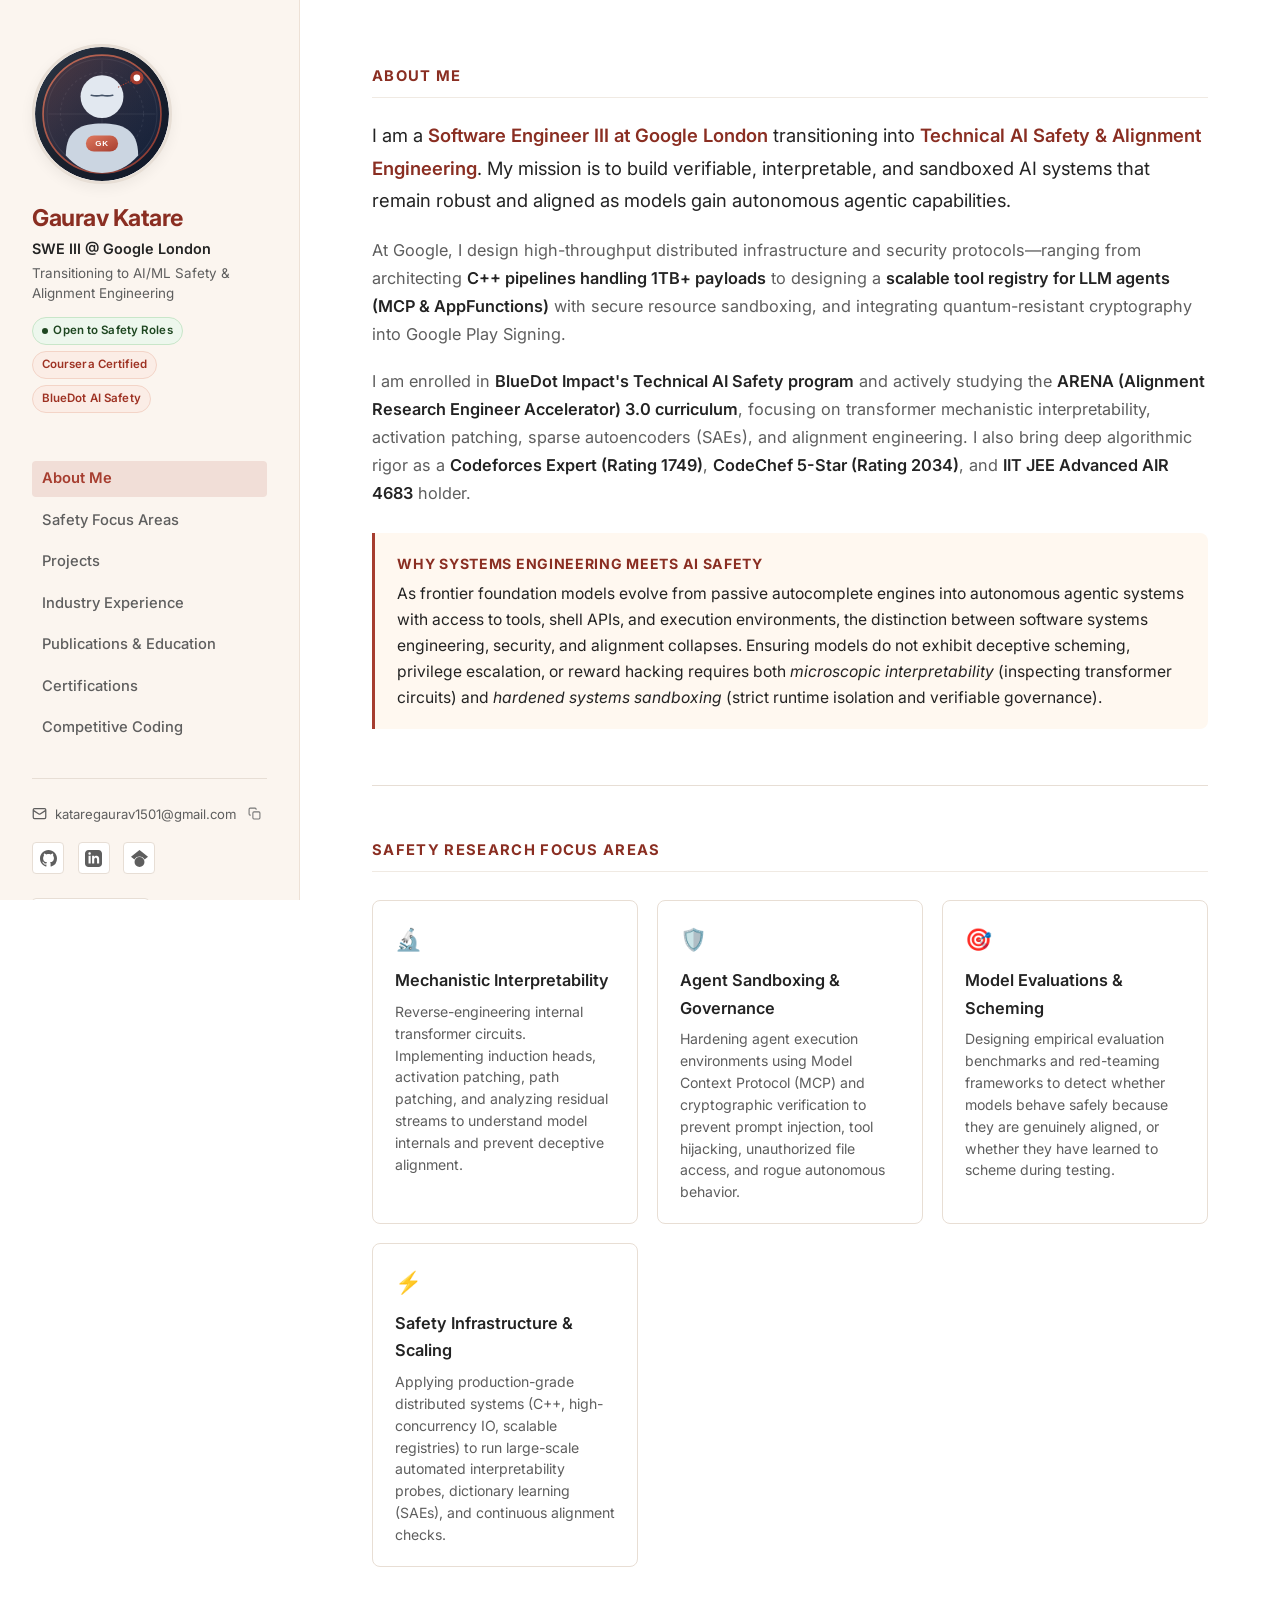
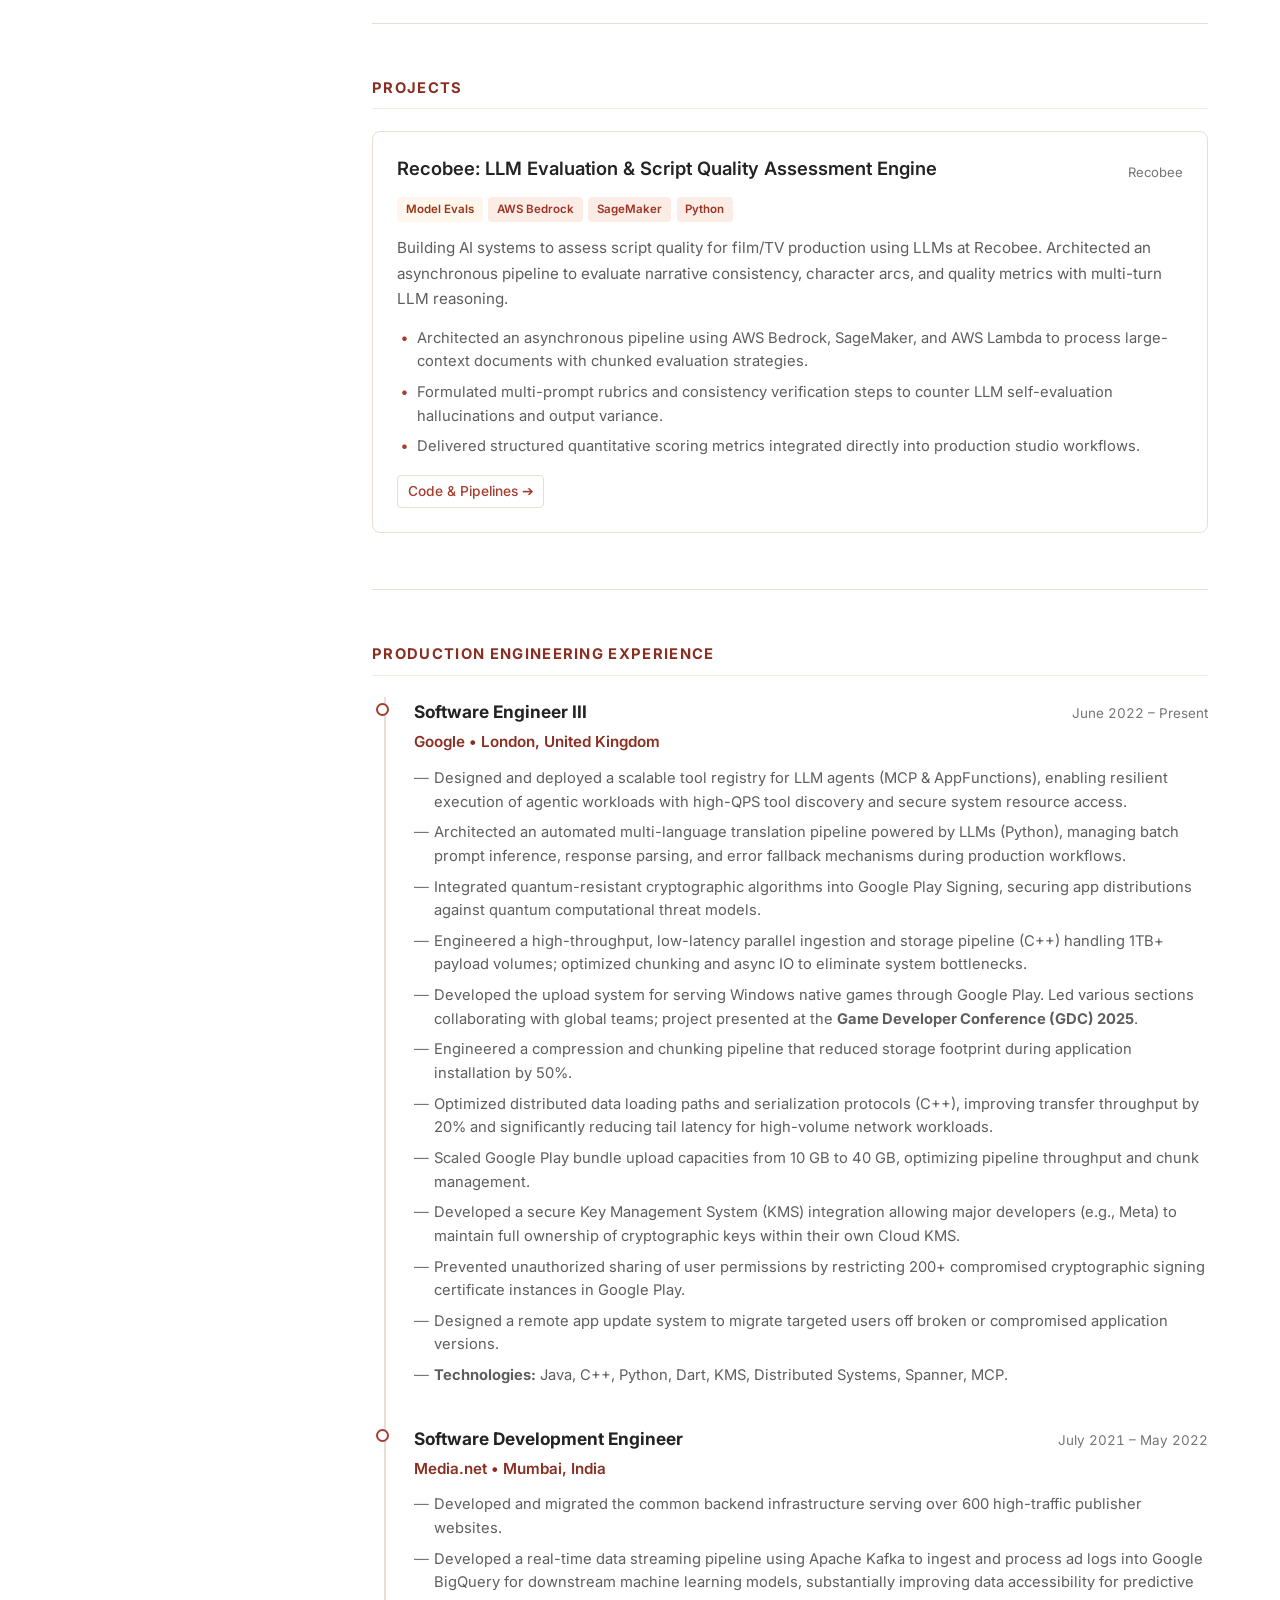
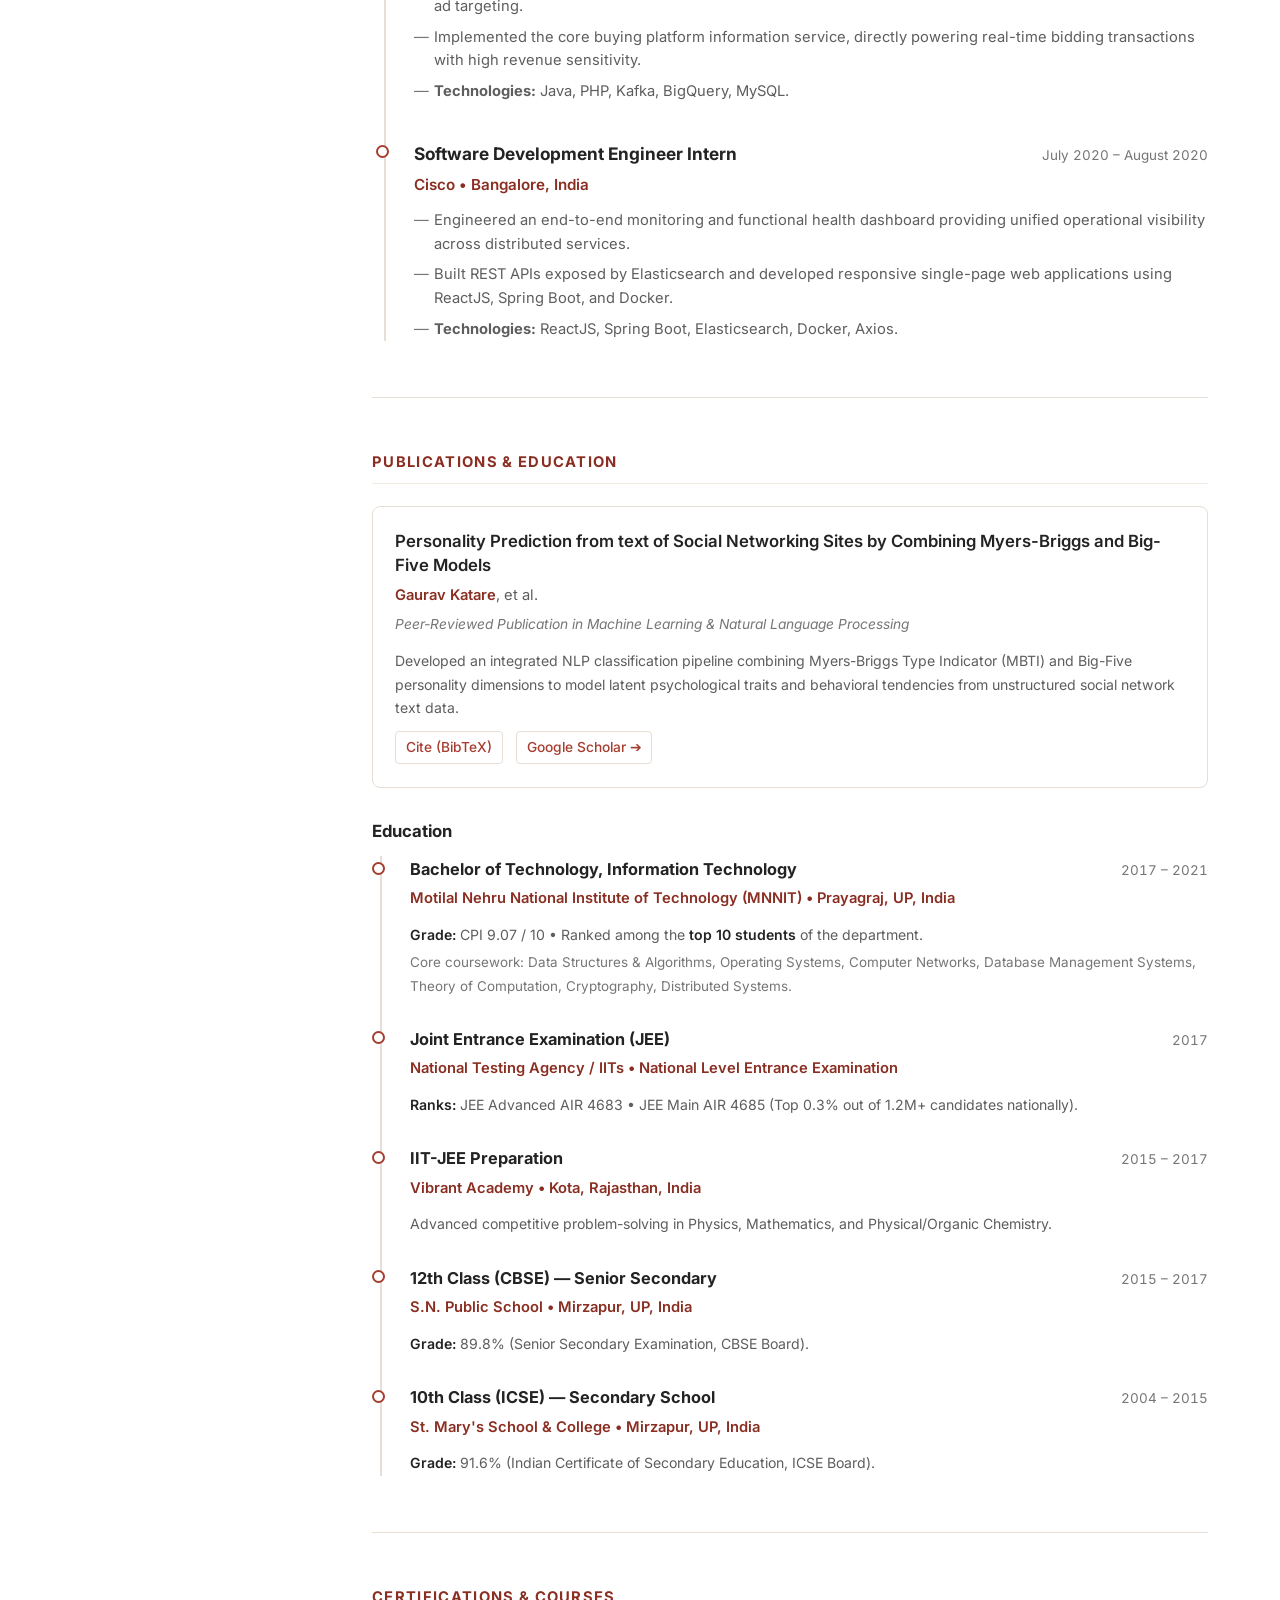
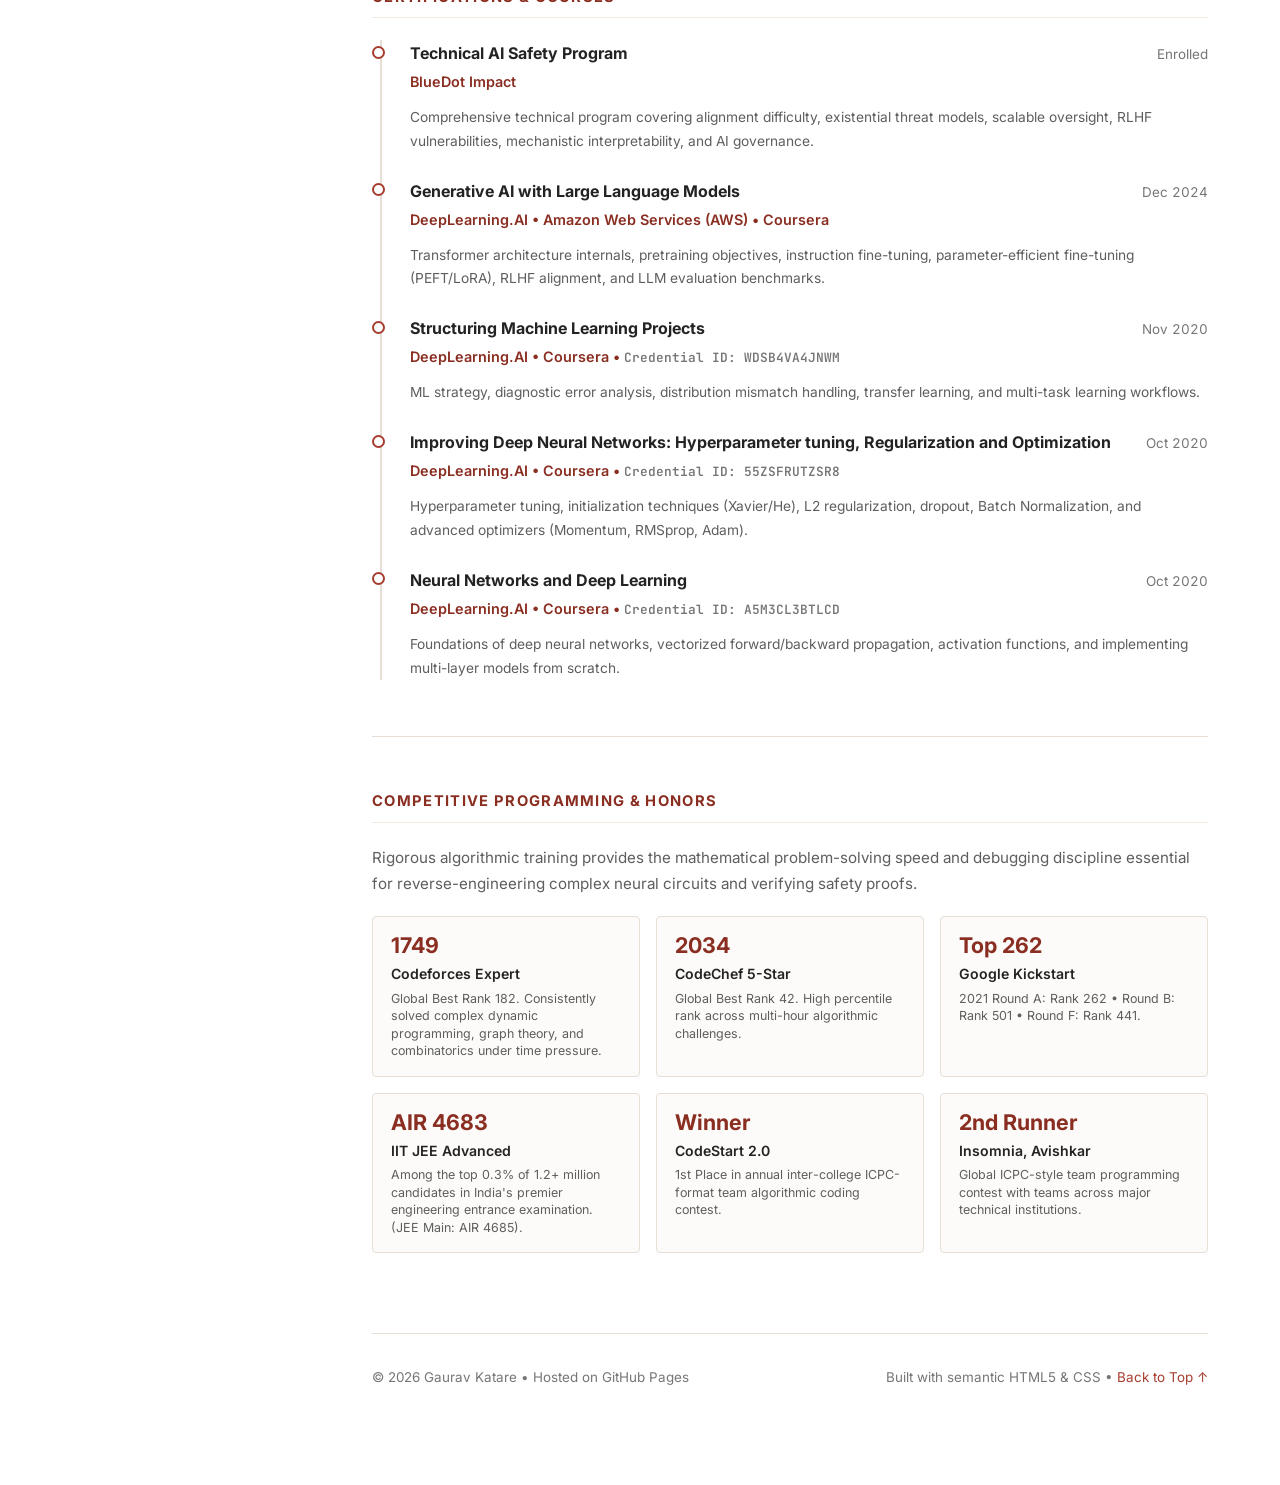
==== index.html @ e38e8970 "Add Certifications section from LinkedIn, update sidebar badge to Coursera Certified" ====
<!DOCTYPE html>
<html lang="en">
<head>
  <meta charset="UTF-8">
  <meta name="viewport" content="width=device-width, initial-scale=1.0">
  <title>Gaurav Katare | AI Safety & Alignment Engineer</title>
  <meta name="description" content="Gaurav Katare - Software Engineer III at Google London transitioning to Technical AI Safety & Alignment. Focused on mechanistic interpretability, agent tool sandboxing (MCP), and safety infrastructure.">
  <meta name="keywords" content="Gaurav Katare, AI Safety, Machine Learning Safety, Mechanistic Interpretability, ARENA, BlueDot Impact, Google, SWE III, Model Context Protocol, Alignment, Transformer Circuits">
  <meta name="author" content="Gaurav Katare">

  <!-- Open Graph / Meta -->
  <meta property="og:type" content="website">
  <meta property="og:url" content="https://gauravkatare.github.io/">
  <meta property="og:title" content="Gaurav Katare | AI Safety & Alignment Engineer">
  <meta property="og:description" content="Software Engineer III at Google London transitioning to Technical AI Safety. Bridging hardened systems engineering, cryptography, and transformer interpretability.">
  <meta property="og:image" content="assets/images/avatar.svg">

  <link rel="icon" type="image/svg+xml" href="assets/images/favicon.svg">
  
  <!-- Typography -->
  <link rel="preconnect" href="https://fonts.googleapis.com">
  <link rel="preconnect" href="https://fonts.gstatic.com" crossorigin>
  <link href="https://fonts.googleapis.com/css2?family=Inter:wght@400;500;600;700;800&family=JetBrains+Mono:wght@400;500;600&display=swap" rel="stylesheet">
  
  <!-- Stylesheets -->
  <link rel="stylesheet" href="assets/css/style.css">
</head>
<body>

  <div class="layout">
    <!-- ==========================================
         SIDEBAR (Fixed on Desktop, Stacked on Mobile)
         ========================================== -->
    <aside class="sidebar" id="sidebar">
      <div class="profile-section">
        <div class="headshot">
          <!-- Fallback hierarchy: Checks for profile.jpg, defaults to avatar.svg -->
          <img src="assets/images/avatar.svg" 
               onerror="this.onerror=null; this.src='assets/images/avatar.svg';" 
               alt="Gaurav Katare Headshot">
        </div>

        <h1 class="profile-name">Gaurav Katare</h1>
        <div class="profile-title">SWE III @ Google London</div>
        <div class="profile-subtitle">Transitioning to AI/ML Safety &amp; Alignment Engineering</div>

        <div class="profile-badges">
          <span class="badge-pill status">Open to Safety Roles</span>
          <span class="badge-pill">Coursera Certified</span>
          <span class="badge-pill">BlueDot AI Safety</span>
        </div>
      </div>

      <!-- Navigation Links -->
      <nav aria-label="Sidebar Navigation">
        <ul class="sidebar-nav">
          <li><a href="#about" class="active">About Me</a></li>
          <li><a href="#focus">Safety Focus Areas</a></li>
          <li><a href="#projects">Projects</a></li>
          <li><a href="#experience">Industry Experience</a></li>
          <li><a href="#publications">Publications &amp; Education</a></li>
          <li><a href="#certifications">Certifications</a></li>
          <li><a href="#honors">Competitive Coding</a></li>
        </ul>
      </nav>

      <!-- Sidebar Contacts & Socials -->
      <div class="sidebar-contacts">
        <div class="email-box">
          <svg width="15" height="15" viewBox="0 0 24 24" fill="none" stroke="currentColor" stroke-width="2"><rect x="2" y="4" width="20" height="16" rx="2"/><path d="m22 7-8.97 5.7a1.94 1.94 0 0 1-2.06 0L2 7"/></svg>
          <a href="mailto:kataregaurav1501@gmail.com">kataregaurav1501@gmail.com</a>
          <button class="copy-btn" id="copy-email-btn" title="Copy Email">
            <svg width="13" height="13" viewBox="0 0 24 24" fill="none" stroke="currentColor" stroke-width="2"><rect x="9" y="9" width="13" height="13" rx="2" ry="2"/><path d="M5 15H4a2 2 0 0 1-2-2V4a2 2 0 0 1 2-2h9a2 2 0 0 1 2 2v1"/></svg>
          </button>
        </div>

        <div class="social-links">
          <!-- GitHub -->
          <a href="https://github.com/GauravKatare" target="_blank" rel="noopener noreferrer" title="GitHub - @GauravKatare">
            <svg viewBox="0 0 24 24" fill="currentColor"><path d="M12 0C5.37 0 0 5.37 0 12c0 5.31 3.435 9.795 8.205 11.385.6.105.825-.255.825-.57 0-.285-.015-1.23-.015-2.235-3.015.555-3.795-.735-4.035-1.41-.135-.345-.72-1.41-1.23-1.695-.42-.225-1.02-.78-.015-.795.945-.015 1.62.87 1.845 1.23 1.08 1.815 2.805 1.305 3.495.99.105-.78.42-1.305.765-1.605-2.67-.3-5.46-1.335-5.46-5.925 0-1.305.465-2.385 1.23-3.225-.12-.3-.54-1.53.12-3.18 0 0 1.005-.315 3.3 1.23.96-.27 1.98-.405 3-.405s2.04.135 3 .405c2.295-1.56 3.3-1.23 3.3-1.23.66 1.65.24 2.88.12 3.18.765.84 1.23 1.905 1.23 3.225 0 4.605-2.805 5.625-5.475 5.925.435.375.81 1.095.81 2.22 0 1.605-.015 2.895-.015 3.3 0 .315.225.69.825.57A12.02 12.02 0 0 0 24 12c0-6.63-5.37-12-12-12z"/></svg>
          </a>
          <!-- LinkedIn -->
          <a href="https://www.linkedin.com/in/gaurav2000" target="_blank" rel="noopener noreferrer" title="LinkedIn - @gaurav2000">
            <svg viewBox="0 0 24 24" fill="currentColor"><path d="M19 0h-14c-2.761 0-5 2.239-5 5v14c0 2.761 2.239 5 5 5h14c2.762 0 5-2.239 5-5v-14c0-2.761-2.238-5-5-5zm-11 19h-3v-11h3v11zm-1.5-12.268c-.966 0-1.75-.79-1.75-1.764s.784-1.764 1.75-1.764 1.75.79 1.75 1.764-.783 1.764-1.75 1.764zm13.5 12.268h-3v-5.604c0-3.368-4-3.113-4 0v5.604h-3v-11h3v1.765c1.396-2.586 7-2.777 7 2.476v6.759z"/></svg>
          </a>
          <!-- Google Scholar / Research -->
          <a href="https://scholar.google.com" target="_blank" rel="noopener noreferrer" title="Google Scholar">
            <svg viewBox="0 0 24 24" fill="currentColor"><path d="M12 24a7 7 0 1 1 0-14 7 7 0 0 1 0 14zm0-24L0 9.5l4.838 3.94A8 8 0 0 1 12 9a8 8 0 0 1 7.162 4.44L24 9.5z"/></svg>
          </a>
        </div>

        <!-- Theme Toggle -->
        <button class="theme-toggle" id="theme-toggle" aria-label="Toggle Theme">
          <svg class="theme-icon" viewBox="0 0 24 24" fill="none"><path d="M20.354 15.354A9 9 0 018.646 3.646 9.003 9.003 0 0012 21a9.003 9.003 0 008.354-5.646z" stroke="currentColor" stroke-width="2" stroke-linecap="round"/></svg>
          <span class="theme-label">Dark Mode</span>
        </button>
      </div>
    </aside>

    <!-- ==========================================
         MAIN CONTENT AREA
         ========================================== -->
    <main class="main">
      <div class="content-inner">

        <!-- ── SECTION: ABOUT ME ── -->
        <section id="about">
          <div class="section-header">
            <h2>About Me</h2>
          </div>

          <p class="lead-intro">
            I am a <strong>Software Engineer III at Google London</strong> transitioning into <strong>Technical AI Safety &amp; Alignment Engineering</strong>. My mission is to build verifiable, interpretable, and sandboxed AI systems that remain robust and aligned as models gain autonomous agentic capabilities.
          </p>

          <p class="body-text">
            At Google, I design high-throughput distributed infrastructure and security protocols—ranging from architecting <strong>C++ pipelines handling 1TB+ payloads</strong> to designing a <strong>scalable tool registry for LLM agents (MCP &amp; AppFunctions)</strong> with secure resource sandboxing, and integrating quantum-resistant cryptography into Google Play Signing.
          </p>

          <p class="body-text">
            I am enrolled in <strong>BlueDot Impact's Technical AI Safety program</strong> and actively studying the <strong>ARENA (Alignment Research Engineer Accelerator) 3.0 curriculum</strong>, focusing on transformer mechanistic interpretability, activation patching, sparse autoencoders (SAEs), and alignment engineering. I also bring deep algorithmic rigor as a <strong>Codeforces Expert (Rating 1749)</strong>, <strong>CodeChef 5-Star (Rating 2034)</strong>, and <strong>IIT JEE Advanced AIR 4683</strong> holder.
          </p>

          <div class="mission-callout">
            <h4>Why Systems Engineering Meets AI Safety</h4>
            As frontier foundation models evolve from passive autocomplete engines into autonomous agentic systems with access to tools, shell APIs, and execution environments, the distinction between software systems engineering, security, and alignment collapses. Ensuring models do not exhibit deceptive scheming, privilege escalation, or reward hacking requires both <em>microscopic interpretability</em> (inspecting transformer circuits) and <em>hardened systems sandboxing</em> (strict runtime isolation and verifiable governance).
          </div>
        </section>

        <hr>

        <!-- ── SECTION: RESEARCH & SAFETY FOCUS ── -->
        <section id="focus">
          <div class="section-header">
            <h2>Safety Research Focus Areas</h2>
          </div>

          <div class="focus-grid">
            <div class="focus-card">
              <span class="focus-icon">🔬</span>
              <h4 class="focus-title">Mechanistic Interpretability</h4>
              <p class="focus-desc">
                Reverse-engineering internal transformer circuits. Implementing induction heads, activation patching, path patching, and analyzing residual streams to understand model internals and prevent deceptive alignment.
              </p>
            </div>

            <div class="focus-card">
              <span class="focus-icon">🛡️</span>
              <h4 class="focus-title">Agent Sandboxing &amp; Governance</h4>
              <p class="focus-desc">
                Hardening agent execution environments using Model Context Protocol (MCP) and cryptographic verification to prevent prompt injection, tool hijacking, unauthorized file access, and rogue autonomous behavior.
              </p>
            </div>

            <div class="focus-card">
              <span class="focus-icon">🎯</span>
              <h4 class="focus-title">Model Evaluations &amp; Scheming</h4>
              <p class="focus-desc">
                Designing empirical evaluation benchmarks and red-teaming frameworks to detect whether models behave safely because they are genuinely aligned, or whether they have learned to scheme during testing.
              </p>
            </div>

            <div class="focus-card">
              <span class="focus-icon">⚡</span>
              <h4 class="focus-title">Safety Infrastructure &amp; Scaling</h4>
              <p class="focus-desc">
                Applying production-grade distributed systems (C++, high-concurrency IO, scalable registries) to run large-scale automated interpretability probes, dictionary learning (SAEs), and continuous alignment checks.
              </p>
            </div>
          </div>
        </section>

        <hr>

        <!-- ── SECTION: PROJECTS ── -->
        <section id="projects">
          <div class="section-header">
            <h2>Projects</h2>
          </div>

          <!-- Recobee AI Script Evaluation Engine -->
          <article class="project-card">
            <div class="project-meta">
              <h3 class="project-title">Recobee: LLM Evaluation &amp; Script Quality Assessment Engine</h3>
              <span class="project-date">Recobee</span>
            </div>
            <div class="project-badges">
              <span class="tag evals">Model Evals</span>
              <span class="tag">AWS Bedrock</span>
              <span class="tag">SageMaker</span>
              <span class="tag">Python</span>
            </div>
            <p class="project-desc">
              Building AI systems to assess script quality for film/TV production using LLMs at Recobee. Architected an asynchronous pipeline to evaluate narrative consistency, character arcs, and quality metrics with multi-turn LLM reasoning.
            </p>
            <ul class="project-bullets">
              <li>Architected an asynchronous pipeline using AWS Bedrock, SageMaker, and AWS Lambda to process large-context documents with chunked evaluation strategies.</li>
              <li>Formulated multi-prompt rubrics and consistency verification steps to counter LLM self-evaluation hallucinations and output variance.</li>
              <li>Delivered structured quantitative scoring metrics integrated directly into production studio workflows.</li>
            </ul>
            <div class="project-links">
              <a href="https://github.com/GauravKatare" target="_blank" rel="noopener noreferrer" class="project-link-btn">Code &amp; Pipelines ➔</a>
            </div>
          </article>
        </section>

        <hr>

        <!-- ── SECTION: EXPERIENCE ── -->
        <section id="experience">
          <div class="section-header">
            <h2>Production Engineering Experience</h2>
          </div>

          <div class="timeline">
            <!-- Google -->
            <div class="timeline-item">
              <div class="timeline-marker"></div>
              <div class="timeline-role-row">
                <span class="timeline-role">Software Engineer III</span>
                <span class="timeline-date">June 2022 – Present</span>
              </div>
              <div class="timeline-company">Google &bull; London, United Kingdom</div>
              <ul class="timeline-bullets">
                <li>Designed and deployed a scalable tool registry for LLM agents (MCP &amp; AppFunctions), enabling resilient execution of agentic workloads with high-QPS tool discovery and secure system resource access.</li>
                <li>Architected an automated multi-language translation pipeline powered by LLMs (Python), managing batch prompt inference, response parsing, and error fallback mechanisms during production workflows.</li>
                <li>Integrated quantum-resistant cryptographic algorithms into Google Play Signing, securing app distributions against quantum computational threat models.</li>
                <li>Engineered a high-throughput, low-latency parallel ingestion and storage pipeline (C++) handling 1TB+ payload volumes; optimized chunking and async IO to eliminate system bottlenecks.</li>
                <li>Developed the upload system for serving Windows native games through Google Play. Led various sections collaborating with global teams; project presented at the <strong>Game Developer Conference (GDC) 2025</strong>.</li>
                <li>Engineered a compression and chunking pipeline that reduced storage footprint during application installation by 50%.</li>
                <li>Optimized distributed data loading paths and serialization protocols (C++), improving transfer throughput by 20% and significantly reducing tail latency for high-volume network workloads.</li>
                <li>Scaled Google Play bundle upload capacities from 10 GB to 40 GB, optimizing pipeline throughput and chunk management.</li>
                <li>Developed a secure Key Management System (KMS) integration allowing major developers (e.g., Meta) to maintain full ownership of cryptographic keys within their own Cloud KMS.</li>
                <li>Prevented unauthorized sharing of user permissions by restricting 200+ compromised cryptographic signing certificate instances in Google Play.</li>
                <li>Designed a remote app update system to migrate targeted users off broken or compromised application versions.</li>
                <li><strong>Technologies:</strong> Java, C++, Python, Dart, KMS, Distributed Systems, Spanner, MCP.</li>
              </ul>
            </div>

            <!-- Media.net -->
            <div class="timeline-item">
              <div class="timeline-marker"></div>
              <div class="timeline-role-row">
                <span class="timeline-role">Software Development Engineer</span>
                <span class="timeline-date">July 2021 – May 2022</span>
              </div>
              <div class="timeline-company">Media.net &bull; Mumbai, India</div>
              <ul class="timeline-bullets">
                <li>Developed and migrated the common backend infrastructure serving over 600 high-traffic publisher websites.</li>
                <li>Developed a real-time data streaming pipeline using Apache Kafka to ingest and process ad logs into Google BigQuery for downstream machine learning models, substantially improving data accessibility for predictive ad targeting.</li>
                <li>Implemented the core buying platform information service, directly powering real-time bidding transactions with high revenue sensitivity.</li>
                <li><strong>Technologies:</strong> Java, PHP, Kafka, BigQuery, MySQL.</li>
              </ul>
            </div>

            <!-- Cisco -->
            <div class="timeline-item">
              <div class="timeline-marker"></div>
              <div class="timeline-role-row">
                <span class="timeline-role">Software Development Engineer Intern</span>
                <span class="timeline-date">July 2020 – August 2020</span>
              </div>
              <div class="timeline-company">Cisco &bull; Bangalore, India</div>
              <ul class="timeline-bullets">
                <li>Engineered an end-to-end monitoring and functional health dashboard providing unified operational visibility across distributed services.</li>
                <li>Built REST APIs exposed by Elasticsearch and developed responsive single-page web applications using ReactJS, Spring Boot, and Docker.</li>
                <li><strong>Technologies:</strong> ReactJS, Spring Boot, Elasticsearch, Docker, Axios.</li>
              </ul>
            </div>
          </div>
        </section>

        <hr>

        <!-- ── SECTION: PUBLICATIONS & ACADEMICS ── -->
        <section id="publications">
          <div class="section-header">
            <h2>Publications &amp; Education</h2>
          </div>

          <!-- Publication Card -->
          <article class="pub-item">
            <h3 class="pub-title">Personality Prediction from text of Social Networking Sites by Combining Myers-Briggs and Big-Five Models</h3>
            <div class="pub-authors">
              <strong>Gaurav Katare</strong>, et al.
            </div>
            <div class="pub-venue">
              Peer-Reviewed Publication in Machine Learning &amp; Natural Language Processing
            </div>
            <p class="project-desc" style="font-size:0.88rem; margin-bottom:0.75rem;">
              Developed an integrated NLP classification pipeline combining Myers-Briggs Type Indicator (MBTI) and Big-Five personality dimensions to model latent psychological traits and behavioral tendencies from unstructured social network text data.
            </p>
            <div class="project-links">
              <a href="#" class="project-link-btn" data-open-bibtex>Cite (BibTeX)</a>
              <a href="https://scholar.google.com" target="_blank" rel="noopener noreferrer" class="project-link-btn">Google Scholar ➔</a>
            </div>
          </article>

          <!-- Education Card -->
          <div style="margin-top:2rem;">
            <h3 style="font-size:1.05rem; font-weight:700; color:var(--text); margin-bottom:0.8rem;">Education</h3>

            <div class="timeline" style="margin-left:0.5rem;">
              <!-- 1. MNNIT -->
              <div class="timeline-item" style="margin-bottom:1.75rem;">
                <div class="timeline-marker"></div>
                <div class="timeline-role-row">
                  <span class="timeline-role" style="font-size:1.02rem;">Bachelor of Technology, Information Technology</span>
                  <span class="timeline-date">2017 – 2021</span>
                </div>
                <div class="timeline-company" style="font-size:0.92rem;">
                  Motilal Nehru National Institute of Technology (MNNIT) &bull; Prayagraj, UP, India
                </div>
                <p class="body-text" style="font-size:0.88rem; margin-bottom:0.25rem;">
                  <strong>Grade:</strong> CPI 9.07 / 10 &bull; Ranked among the <strong>top 10 students</strong> of the department.
                </p>
                <p class="body-text" style="font-size:0.84rem; color:var(--text-light); margin-bottom:0;">
                  Core coursework: Data Structures &amp; Algorithms, Operating Systems, Computer Networks, Database Management Systems, Theory of Computation, Cryptography, Distributed Systems.
                </p>
              </div>

              <!-- 2. Joint Entrance Examination (JEE) -->
              <div class="timeline-item" style="margin-bottom:1.75rem;">
                <div class="timeline-marker"></div>
                <div class="timeline-role-row">
                  <span class="timeline-role" style="font-size:1.02rem;">Joint Entrance Examination (JEE)</span>
                  <span class="timeline-date">2017</span>
                </div>
                <div class="timeline-company" style="font-size:0.92rem;">
                  National Testing Agency / IITs &bull; National Level Entrance Examination
                </div>
                <p class="body-text" style="font-size:0.88rem; margin-bottom:0;">
                  <strong>Ranks:</strong> JEE Advanced AIR 4683 &bull; JEE Main AIR 4685 (Top 0.3% out of 1.2M+ candidates nationally).
                </p>
              </div>

              <!-- 3. Vibrant Academy -->
              <div class="timeline-item" style="margin-bottom:1.75rem;">
                <div class="timeline-marker"></div>
                <div class="timeline-role-row">
                  <span class="timeline-role" style="font-size:1.02rem;">IIT-JEE Preparation</span>
                  <span class="timeline-date">2015 – 2017</span>
                </div>
                <div class="timeline-company" style="font-size:0.92rem;">
                  Vibrant Academy &bull; Kota, Rajasthan, India
                </div>
                <p class="body-text" style="font-size:0.88rem; margin-bottom:0;">
                  Advanced competitive problem-solving in Physics, Mathematics, and Physical/Organic Chemistry.
                </p>
              </div>

              <!-- 4. S.N. Public School -->
              <div class="timeline-item" style="margin-bottom:1.75rem;">
                <div class="timeline-marker"></div>
                <div class="timeline-role-row">
                  <span class="timeline-role" style="font-size:1.02rem;">12th Class (CBSE) — Senior Secondary</span>
                  <span class="timeline-date">2015 – 2017</span>
                </div>
                <div class="timeline-company" style="font-size:0.92rem;">
                  S.N. Public School &bull; Mirzapur, UP, India
                </div>
                <p class="body-text" style="font-size:0.88rem; margin-bottom:0;">
                  <strong>Grade:</strong> 89.8% (Senior Secondary Examination, CBSE Board).
                </p>
              </div>

              <!-- 5. St. Mary's School & College -->
              <div class="timeline-item">
                <div class="timeline-marker"></div>
                <div class="timeline-role-row">
                  <span class="timeline-role" style="font-size:1.02rem;">10th Class (ICSE) — Secondary School</span>
                  <span class="timeline-date">2004 – 2015</span>
                </div>
                <div class="timeline-company" style="font-size:0.92rem;">
                  St. Mary's School &amp; College &bull; Mirzapur, UP, India
                </div>
                <p class="body-text" style="font-size:0.88rem; margin-bottom:0;">
                  <strong>Grade:</strong> 91.6% (Indian Certificate of Secondary Education, ICSE Board).
                </p>
              </div>
            </div>
          </div>
        </section>

        <hr>

        <!-- ── SECTION: CERTIFICATIONS ── -->
        <section id="certifications">
          <div class="section-header">
            <h2>Certifications &amp; Courses</h2>
          </div>

          <div class="timeline" style="margin-left:0.5rem;">
            <!-- BlueDot Impact AI Safety -->
            <div class="timeline-item" style="margin-bottom:1.5rem;">
              <div class="timeline-marker"></div>
              <div class="timeline-role-row">
                <span class="timeline-role" style="font-size:1rem;">Technical AI Safety Program</span>
                <span class="timeline-date">Enrolled</span>
              </div>
              <div class="timeline-company" style="font-size:0.9rem;">
                BlueDot Impact
              </div>
              <p class="body-text" style="font-size:0.86rem; margin-bottom:0;">
                Comprehensive technical program covering alignment difficulty, existential threat models, scalable oversight, RLHF vulnerabilities, mechanistic interpretability, and AI governance.
              </p>
            </div>

            <!-- Generative AI with Large Language Models -->
            <div class="timeline-item" style="margin-bottom:1.5rem;">
              <div class="timeline-marker"></div>
              <div class="timeline-role-row">
                <span class="timeline-role" style="font-size:1rem;">Generative AI with Large Language Models</span>
                <span class="timeline-date">Dec 2024</span>
              </div>
              <div class="timeline-company" style="font-size:0.9rem;">
                DeepLearning.AI &bull; Amazon Web Services (AWS) &bull; Coursera
              </div>
              <p class="body-text" style="font-size:0.86rem; margin-bottom:0;">
                Transformer architecture internals, pretraining objectives, instruction fine-tuning, parameter-efficient fine-tuning (PEFT/LoRA), RLHF alignment, and LLM evaluation benchmarks.
              </p>
            </div>

            <!-- Structuring Machine Learning Projects -->
            <div class="timeline-item" style="margin-bottom:1.5rem;">
              <div class="timeline-marker"></div>
              <div class="timeline-role-row">
                <span class="timeline-role" style="font-size:1rem;">Structuring Machine Learning Projects</span>
                <span class="timeline-date">Nov 2020</span>
              </div>
              <div class="timeline-company" style="font-size:0.9rem;">
                DeepLearning.AI &bull; Coursera &bull; <span style="font-family:var(--font-mono); font-size:0.8rem; color:var(--text-light);">Credential ID: WDSB4VA4JNWM</span>
              </div>
              <p class="body-text" style="font-size:0.86rem; margin-bottom:0;">
                ML strategy, diagnostic error analysis, distribution mismatch handling, transfer learning, and multi-task learning workflows.
              </p>
            </div>

            <!-- Improving Deep Neural Networks -->
            <div class="timeline-item" style="margin-bottom:1.5rem;">
              <div class="timeline-marker"></div>
              <div class="timeline-role-row">
                <span class="timeline-role" style="font-size:1rem;">Improving Deep Neural Networks: Hyperparameter tuning, Regularization and Optimization</span>
                <span class="timeline-date">Oct 2020</span>
              </div>
              <div class="timeline-company" style="font-size:0.9rem;">
                DeepLearning.AI &bull; Coursera &bull; <span style="font-family:var(--font-mono); font-size:0.8rem; color:var(--text-light);">Credential ID: 55ZSFRUTZSR8</span>
              </div>
              <p class="body-text" style="font-size:0.86rem; margin-bottom:0;">
                Hyperparameter tuning, initialization techniques (Xavier/He), L2 regularization, dropout, Batch Normalization, and advanced optimizers (Momentum, RMSprop, Adam).
              </p>
            </div>

            <!-- Neural Networks and Deep Learning -->
            <div class="timeline-item">
              <div class="timeline-marker"></div>
              <div class="timeline-role-row">
                <span class="timeline-role" style="font-size:1rem;">Neural Networks and Deep Learning</span>
                <span class="timeline-date">Oct 2020</span>
              </div>
              <div class="timeline-company" style="font-size:0.9rem;">
                DeepLearning.AI &bull; Coursera &bull; <span style="font-family:var(--font-mono); font-size:0.8rem; color:var(--text-light);">Credential ID: A5M3CL3BTLCD</span>
              </div>
              <p class="body-text" style="font-size:0.86rem; margin-bottom:0;">
                Foundations of deep neural networks, vectorized forward/backward propagation, activation functions, and implementing multi-layer models from scratch.
              </p>
            </div>
          </div>
        </section>

        <hr>

        <!-- ── SECTION: COMPETITIVE RIGOR & HONORS ── -->
        <section id="honors">
          <div class="section-header">
            <h2>Competitive Programming &amp; Honors</h2>
          </div>

          <p class="body-text" style="font-size:0.95rem;">
            Rigorous algorithmic training provides the mathematical problem-solving speed and debugging discipline essential for reverse-engineering complex neural circuits and verifying safety proofs.
          </p>

          <div class="honors-grid">
            <div class="honor-card">
              <div class="honor-stat">1749</div>
              <div class="honor-title">Codeforces Expert</div>
              <div class="honor-desc">Global Best Rank 182. Consistently solved complex dynamic programming, graph theory, and combinatorics under time pressure.</div>
            </div>

            <div class="honor-card">
              <div class="honor-stat">2034</div>
              <div class="honor-title">CodeChef 5-Star</div>
              <div class="honor-desc">Global Best Rank 42. High percentile rank across multi-hour algorithmic challenges.</div>
            </div>

            <div class="honor-card">
              <div class="honor-stat">Top 262</div>
              <div class="honor-title">Google Kickstart</div>
              <div class="honor-desc">2021 Round A: Rank 262 &bull; Round B: Rank 501 &bull; Round F: Rank 441.</div>
            </div>

            <div class="honor-card">
              <div class="honor-stat">AIR 4683</div>
              <div class="honor-title">IIT JEE Advanced</div>
              <div class="honor-desc">Among the top 0.3% of 1.2+ million candidates in India's premier engineering entrance examination. (JEE Main: AIR 4685).</div>
            </div>

            <div class="honor-card">
              <div class="honor-stat">Winner</div>
              <div class="honor-title">CodeStart 2.0</div>
              <div class="honor-desc">1st Place in annual inter-college ICPC-format team algorithmic coding contest.</div>
            </div>

            <div class="honor-card">
              <div class="honor-stat">2nd Runner</div>
              <div class="honor-title">Insomnia, Avishkar</div>
              <div class="honor-desc">Global ICPC-style team programming contest with teams across major technical institutions.</div>
            </div>
          </div>
        </section>

        <!-- ── FOOTER ── -->
        <footer>
          <div>
            &copy; 2026 Gaurav Katare &bull; Hosted on GitHub Pages
          </div>
          <div>
            Built with semantic HTML5 &amp; CSS &bull; <a href="#about">Back to Top ↑</a>
          </div>
        </footer>

      </div>
    </main>
  </div>

  <!-- ==========================================
       BIBTEX CITATION MODAL
       ========================================== -->
  <div class="modal-overlay" id="bibtex-modal">
    <div class="modal-content">
      <button class="modal-close" aria-label="Close modal">&times;</button>
      <h3 style="font-size:1.1rem; font-weight:700; margin-bottom:0.5rem; color:var(--text);">Cite Publication</h3>
      <p style="font-size:0.85rem; color:var(--text-muted); margin-bottom:1rem;">Copy the BibTeX entry below to cite this paper in your academic research:</p>
      
      <pre class="bibtex-code">@article{katare_personality_prediction,
  author    = {Gaurav Katare and collaborators},
  title     = {Personality Prediction from text of Social Networking Sites by Combining Myers-Briggs and Big-Five Models},
  year      = {2021},
  journal   = {Peer-Reviewed Proceedings in Natural Language Processing},
  url       = {https://gauravkatare.github.io}
}</pre>
      
      <div style="display:flex; justify-content:flex-end; gap:0.6rem;">
        <button class="project-link-btn" id="copy-bibtex-btn">Copy to Clipboard</button>
      </div>
    </div>
  </div>

  <!-- Scripts -->
  <script src="assets/js/main.js"></script>
</body>
</html>
---- assets/css/style.css ----
/* ==========================================================================
   GAURAV KATARE - PERSONAL WEBSITE STYLESHEET
   Clean Academic + Modern AI Safety Engineering Portfolio
   Inspired by sukratii.github.io with rich interactive safety extensions
   ========================================================================== */

:root {
  --font-sans: 'Inter', -apple-system, BlinkMacSystemFont, "Segoe UI", Roboto, Helvetica, Arial, sans-serif;
  --font-mono: "JetBrains Mono", "Fira Code", Menlo, Monaco, Consolas, monospace;
  
  /* Color Palette - Warm Academic Rust / Terracotta (Light Theme) */
  --bg: #ffffff;
  --bg-subtle: #fcfbf9;
  --text: #232323;
  --text-muted: #5e5e5e;
  --text-light: #767676;
  --link: #a63d2f;
  --link-hover: #c44738;
  --heading: #8a2e22;
  --border: #e7ded5;
  --border-light: #f0eae3;
  --tag-bg: #fbede6;
  --tag-text: #9e3223;
  --tag-border: #f3d4c7;
  --sidebar-bg: #fbf5ef;
  --sidebar-border: #ede1d6;
  --card-bg: #ffffff;
  --card-border: #e8ded4;
  --card-hover-border: #d4b5a3;
  --code-bg: #f5ede6;
  --code-text: #83271c;
  --highlight-bg: #fff8f0;
  --success-bg: #edf7ed;
  --success-text: #1e4620;
  --success-border: #c8e6c9;
  
  /* Layout Dimensions */
  --sidebar-w: 300px;
  --content-max-w: 860px;
  --radius-sm: 4px;
  --radius-md: 8px;
  --radius-lg: 12px;
  --radius-full: 9999px;
  --transition: all 0.2s cubic-bezier(0.16, 1, 0.3, 1);
}

[data-theme="dark"] {
  --bg: #141312;
  --bg-subtle: #1b1917;
  --text: #e9e2db;
  --text-muted: #aba094;
  --text-light: #8a7f74;
  --link: #e27d62;
  --link-hover: #f39b83;
  --heading: #ed846a;
  --border: #2d2926;
  --border-light: #24201d;
  --tag-bg: #2e1c15;
  --tag-text: #f0957d;
  --tag-border: #4d2f24;
  --sidebar-bg: #1b1816;
  --sidebar-border: #292420;
  --card-bg: #1c1a18;
  --card-border: #332d28;
  --card-hover-border: #52443a;
  --code-bg: #27221e;
  --code-text: #f4a28d;
  --highlight-bg: #241c17;
  --success-bg: #132817;
  --success-text: #81c784;
  --success-border: #1b4d24;
}

/* Reset & Base */
*, *::before, *::after {
  box-sizing: border-box;
  margin: 0;
  padding: 0;
}

html {
  scroll-behavior: smooth;
  font-size: 16px;
  text-size-adjust: 100%;
}

body {
  font-family: var(--font-sans);
  background-color: var(--bg);
  color: var(--text);
  line-height: 1.68;
  -webkit-font-smoothing: antialiased;
  -moz-osx-font-smoothing: grayscale;
  transition: background-color 0.3s ease, color 0.3s ease;
  min-height: 100vh;
}

a {
  color: var(--link);
  text-decoration: none;
  transition: var(--transition);
}

a:hover {
  color: var(--link-hover);
  text-decoration: underline;
  text-underline-offset: 3px;
}

/* ── Two-Column Layout ── */
.layout {
  display: flex;
  min-height: 100vh;
}

/* ── Fixed Sidebar ── */
.sidebar {
  width: var(--sidebar-w);
  flex-shrink: 0;
  position: fixed;
  top: 0;
  left: 0;
  height: 100vh;
  padding: 2.75rem 2rem 2rem;
  display: flex;
  flex-direction: column;
  overflow-y: auto;
  background: var(--sidebar-bg);
  border-right: 1px solid var(--sidebar-border);
  transition: background-color 0.3s ease, border-color 0.3s ease;
  z-index: 100;
}

.profile-section {
  display: flex;
  flex-direction: column;
  align-items: flex-start;
  margin-bottom: 2rem;
}

.headshot {
  width: 140px;
  height: 140px;
  border-radius: var(--radius-full);
  overflow: hidden;
  margin-bottom: 1.25rem;
  border: 3px solid var(--border);
  box-shadow: 0 4px 14px rgba(0, 0, 0, 0.06);
  background: var(--card-bg);
  transition: transform 0.25s ease, border-color 0.25s ease;
}

.headshot:hover {
  transform: scale(1.03);
  border-color: var(--link);
}

.headshot img {
  width: 100%;
  height: 100%;
  object-fit: cover;
  display: block;
}

.profile-name {
  font-size: 1.45rem;
  font-weight: 700;
  color: var(--heading);
  letter-spacing: -0.02em;
  line-height: 1.25;
  margin-bottom: 0.35rem;
}

.profile-title {
  font-size: 0.9rem;
  font-weight: 600;
  color: var(--text);
  line-height: 1.4;
  margin-bottom: 0.35rem;
}

.profile-subtitle {
  font-size: 0.84rem;
  color: var(--text-muted);
  line-height: 1.45;
  margin-bottom: 0.85rem;
}

.profile-badges {
  display: flex;
  flex-wrap: wrap;
  gap: 0.4rem;
  margin-bottom: 1rem;
}

.badge-pill {
  font-size: 0.72rem;
  font-weight: 600;
  padding: 0.2rem 0.55rem;
  border-radius: var(--radius-full);
  background: var(--tag-bg);
  color: var(--tag-text);
  border: 1px solid var(--tag-border);
  letter-spacing: 0.01em;
}

.badge-pill.status {
  background: var(--success-bg);
  color: var(--success-text);
  border-color: var(--success-border);
  display: inline-flex;
  align-items: center;
  gap: 0.35rem;
}

.badge-pill.status::before {
  content: "";
  display: inline-block;
  width: 6px;
  height: 6px;
  border-radius: 50%;
  background: currentColor;
}

/* Sidebar Navigation */
.sidebar-nav {
  list-style: none;
  margin-bottom: 2rem;
}

.sidebar-nav li {
  margin-bottom: 0.35rem;
}

.sidebar-nav a {
  font-size: 0.92rem;
  font-weight: 500;
  color: var(--text-muted);
  display: flex;
  align-items: center;
  padding: 0.35rem 0.65rem;
  border-radius: var(--radius-sm);
  transition: var(--transition);
  text-decoration: none;
}

.sidebar-nav a:hover {
  color: var(--link);
  background: rgba(166, 61, 47, 0.08);
  text-decoration: none;
  transform: translateX(3px);
}

.sidebar-nav a.active {
  color: var(--link);
  font-weight: 600;
  background: rgba(166, 61, 47, 0.12);
}

/* Social & Contact */
.sidebar-contacts {
  margin-top: auto;
  padding-top: 1.5rem;
  border-top: 1px solid var(--border);
}

.email-box {
  display: flex;
  align-items: center;
  gap: 0.5rem;
  font-size: 0.82rem;
  color: var(--text-muted);
  margin-bottom: 1.1rem;
  word-break: break-all;
}

.email-box a {
  color: var(--text-muted);
  text-decoration: none;
}

.email-box a:hover {
  color: var(--link);
  text-decoration: underline;
}

.copy-btn {
  background: none;
  border: none;
  cursor: pointer;
  color: var(--text-light);
  padding: 2px 4px;
  border-radius: var(--radius-sm);
  display: inline-flex;
  align-items: center;
  transition: var(--transition);
}

.copy-btn:hover {
  color: var(--link);
  background: var(--tag-bg);
}

.social-links {
  display: flex;
  gap: 0.85rem;
  align-items: center;
  margin-bottom: 1.5rem;
}

.social-links a {
  color: var(--text-muted);
  display: inline-flex;
  align-items: center;
  justify-content: center;
  width: 32px;
  height: 32px;
  border-radius: var(--radius-sm);
  border: 1px solid var(--border);
  background: var(--card-bg);
  transition: var(--transition);
}

.social-links a:hover {
  color: var(--link);
  border-color: var(--link);
  transform: translateY(-2px);
  text-decoration: none;
}

.social-links svg {
  width: 17px;
  height: 17px;
}

/* Theme Toggle */
.theme-toggle {
  background: var(--card-bg);
  border: 1px solid var(--border);
  color: var(--text-muted);
  cursor: pointer;
  padding: 0.45rem 0.8rem;
  border-radius: var(--radius-sm);
  display: inline-flex;
  align-items: center;
  gap: 0.5rem;
  font-size: 0.8rem;
  font-family: inherit;
  font-weight: 500;
  width: fit-content;
  transition: var(--transition);
}

.theme-toggle:hover {
  color: var(--link);
  border-color: var(--link);
}

.theme-toggle svg {
  width: 14px;
  height: 14px;
}

/* ── Main Content Area ── */
.main {
  flex: 1;
  min-width: 0;
  margin-left: var(--sidebar-w);
  padding: 4rem 4.5rem 6rem;
  max-width: calc(var(--content-max-w) + var(--sidebar-w) + 9rem);
}

.content-inner {
  max-width: var(--content-max-w);
}

/* Mobile Header (Hidden on Desktop) */
.mobile-header {
  display: none;
}

/* Section Common Styling */
section {
  margin-bottom: 3.5rem;
}

.section-header {
  display: flex;
  align-items: center;
  justify-content: space-between;
  margin-bottom: 1.35rem;
  padding-bottom: 0.5rem;
  border-bottom: 1px solid var(--border-light);
}

h2 {
  font-size: 0.92rem;
  font-weight: 700;
  letter-spacing: 0.09em;
  text-transform: uppercase;
  color: var(--heading);
  display: flex;
  align-items: center;
  gap: 0.5rem;
}

h3 {
  font-size: 1.15rem;
  font-weight: 600;
  color: var(--text);
  line-height: 1.4;
  margin-bottom: 0.4rem;
}

hr {
  border: none;
  border-top: 1px solid var(--border);
  margin: 3.25rem 0;
}

/* ── About Me Section ── */
.lead-intro {
  font-size: 1.15rem;
  line-height: 1.75;
  color: var(--text);
  margin-bottom: 1.25rem;
}

.lead-intro strong {
  font-weight: 600;
  color: var(--heading);
}

.body-text {
  font-size: 1.02rem;
  line-height: 1.72;
  color: var(--text-muted);
  margin-bottom: 1.2rem;
}

.body-text strong {
  color: var(--text);
  font-weight: 600;
}

.mission-callout {
  background: var(--highlight-bg);
  border-left: 3px solid var(--link);
  padding: 1.15rem 1.4rem;
  border-radius: 0 var(--radius-md) var(--radius-md) 0;
  margin: 1.6rem 0;
  font-size: 0.98rem;
  line-height: 1.65;
  color: var(--text);
}

.mission-callout h4 {
  font-size: 0.88rem;
  text-transform: uppercase;
  letter-spacing: 0.05em;
  color: var(--heading);
  margin-bottom: 0.4rem;
}

/* ── Quick Highlight Cards ── */
.focus-grid {
  display: grid;
  grid-template-columns: repeat(auto-fit, minmax(240px, 1fr));
  gap: 1.2rem;
  margin: 1.8rem 0;
}

.focus-card {
  background: var(--card-bg);
  border: 1px solid var(--card-border);
  border-radius: var(--radius-md);
  padding: 1.25rem 1.35rem;
  transition: var(--transition);
}

.focus-card:hover {
  border-color: var(--card-hover-border);
  transform: translateY(-2px);
  box-shadow: 0 4px 12px rgba(0, 0, 0, 0.04);
}

.focus-icon {
  font-size: 1.35rem;
  margin-bottom: 0.6rem;
  display: inline-block;
}

.focus-title {
  font-size: 1.02rem;
  font-weight: 600;
  color: var(--text);
  margin-bottom: 0.4rem;
}

.focus-desc {
  font-size: 0.88rem;
  color: var(--text-muted);
  line-height: 1.55;
}

/* ── Interactive AI Safety Lab: Mechanistic Interpretability ── */
.lab-container {
  background: var(--card-bg);
  border: 1px solid var(--card-border);
  border-radius: var(--radius-lg);
  padding: 1.75rem;
  margin: 2rem 0;
  box-shadow: 0 6px 18px rgba(0, 0, 0, 0.04);
  position: relative;
}

.lab-header {
  display: flex;
  justify-content: space-between;
  align-items: flex-start;
  margin-bottom: 1.25rem;
  flex-wrap: wrap;
  gap: 0.75rem;
}

.lab-badge {
  font-size: 0.72rem;
  text-transform: uppercase;
  letter-spacing: 0.08em;
  font-weight: 700;
  padding: 0.25rem 0.65rem;
  border-radius: var(--radius-full);
  background: var(--tag-bg);
  color: var(--tag-text);
  border: 1px solid var(--tag-border);
}

.lab-title {
  font-size: 1.12rem;
  font-weight: 700;
  color: var(--text);
  margin-bottom: 0.25rem;
}

.lab-subtitle {
  font-size: 0.88rem;
  color: var(--text-muted);
  line-height: 1.5;
}

.lab-controls {
  display: flex;
  flex-wrap: wrap;
  gap: 0.6rem;
  margin-bottom: 1.25rem;
  align-items: center;
}

.lab-preset-btn {
  font-size: 0.8rem;
  font-weight: 500;
  padding: 0.35rem 0.75rem;
  border-radius: var(--radius-sm);
  border: 1px solid var(--border);
  background: var(--bg-subtle);
  color: var(--text);
  cursor: pointer;
  transition: var(--transition);
}

.lab-preset-btn:hover,
.lab-preset-btn.active {
  border-color: var(--link);
  background: var(--tag-bg);
  color: var(--link);
}

.lab-input-group {
  margin-bottom: 1.5rem;
}

.lab-input-label {
  font-size: 0.8rem;
  font-weight: 600;
  text-transform: uppercase;
  letter-spacing: 0.05em;
  color: var(--text-light);
  display: block;
  margin-bottom: 0.4rem;
}

.lab-input {
  width: 100%;
  font-family: var(--font-mono);
  font-size: 0.95rem;
  padding: 0.65rem 0.85rem;
  border-radius: var(--radius-sm);
  border: 1px solid var(--border);
  background: var(--bg-subtle);
  color: var(--text);
  outline: none;
  transition: var(--transition);
}

.lab-input:focus {
  border-color: var(--link);
  box-shadow: 0 0 0 2px rgba(166, 61, 47, 0.15);
}

/* Induction Circuit Visualizer */
.circuit-viz {
  background: var(--bg-subtle);
  border: 1px solid var(--border);
  border-radius: var(--radius-md);
  padding: 1.25rem;
  margin-bottom: 1.25rem;
}

.token-stream {
  display: flex;
  flex-wrap: wrap;
  gap: 0.45rem;
  margin-bottom: 1.5rem;
  align-items: center;
}

.token-chip {
  font-family: var(--font-mono);
  font-size: 0.88rem;
  padding: 0.35rem 0.65rem;
  border-radius: var(--radius-sm);
  background: var(--card-bg);
  border: 1px solid var(--border);
  color: var(--text);
  display: inline-flex;
  flex-direction: column;
  align-items: center;
  position: relative;
  transition: var(--transition);
}

.token-chip .idx {
  font-size: 0.62rem;
  color: var(--text-light);
  margin-top: 2px;
}

.token-chip.target-pred {
  border: 2px dashed var(--link);
  background: var(--tag-bg);
  color: var(--link);
  font-weight: 700;
}

.token-chip.match-a {
  border-color: #3b82f6;
  background: rgba(59, 130, 246, 0.1);
  color: #1d4ed8;
}

[data-theme="dark"] .token-chip.match-a {
  color: #93c5fd;
}

.token-chip.match-b {
  border-color: #10b981;
  background: rgba(16, 185, 129, 0.1);
  color: #047857;
}

[data-theme="dark"] .token-chip.match-b {
  color: #6ee7b7;
}

.circuit-steps {
  display: grid;
  grid-template-columns: 1fr 1fr;
  gap: 1rem;
  margin-bottom: 1.25rem;
}

.circuit-step-card {
  background: var(--card-bg);
  border: 1px solid var(--border);
  border-radius: var(--radius-sm);
  padding: 0.95rem;
}

.step-badge {
  font-size: 0.7rem;
  font-weight: 700;
  text-transform: uppercase;
  color: var(--link);
  display: block;
  margin-bottom: 0.35rem;
}

.step-card-title {
  font-size: 0.9rem;
  font-weight: 600;
  color: var(--text);
  margin-bottom: 0.3rem;
}

.step-card-body {
  font-size: 0.82rem;
  color: var(--text-muted);
  line-height: 1.5;
}

.ablation-slider-box {
  display: flex;
  align-items: center;
  justify-content: space-between;
  gap: 1rem;
  padding: 0.8rem 1rem;
  background: var(--card-bg);
  border: 1px solid var(--border);
  border-radius: var(--radius-sm);
}

.slider-info {
  font-size: 0.84rem;
  color: var(--text);
}

.slider-info strong {
  color: var(--heading);
}

.slider-control {
  flex: 1;
  max-width: 220px;
}

.prediction-outcome {
  margin-top: 1rem;
  padding: 0.85rem 1rem;
  border-radius: var(--radius-sm);
  font-size: 0.88rem;
  display: flex;
  align-items: center;
  justify-content: space-between;
  background: var(--highlight-bg);
  border: 1px solid var(--border);
}

.outcome-tag {
  font-weight: 600;
  color: var(--link);
}

/* ── Filter Tabs ── */
.filter-bar {
  display: flex;
  flex-wrap: wrap;
  gap: 0.5rem;
  margin-bottom: 1.75rem;
}

.filter-btn {
  font-size: 0.82rem;
  font-weight: 500;
  padding: 0.35rem 0.8rem;
  border-radius: var(--radius-full);
  border: 1px solid var(--border);
  background: var(--card-bg);
  color: var(--text-muted);
  cursor: pointer;
  transition: var(--transition);
}

.filter-btn:hover,
.filter-btn.active {
  border-color: var(--link);
  background: var(--tag-bg);
  color: var(--link);
  font-weight: 600;
}

/* ── Project Cards ── */
.project-card {
  background: var(--card-bg);
  border: 1px solid var(--card-border);
  border-radius: var(--radius-md);
  padding: 1.5rem;
  margin-bottom: 1.4rem;
  transition: var(--transition);
}

.project-card:hover {
  border-color: var(--card-hover-border);
  box-shadow: 0 4px 14px rgba(0, 0, 0, 0.04);
}

.project-meta {
  display: flex;
  align-items: center;
  justify-content: space-between;
  margin-bottom: 0.6rem;
  flex-wrap: wrap;
  gap: 0.5rem;
}

.project-title {
  font-size: 1.15rem;
  font-weight: 600;
  color: var(--text);
  line-height: 1.35;
}

.project-date {
  font-size: 0.82rem;
  color: var(--text-light);
  font-variant-numeric: tabular-nums;
}

.project-badges {
  display: flex;
  flex-wrap: wrap;
  gap: 0.35rem;
  margin: 0.6rem 0 0.85rem;
}

.tag {
  font-size: 0.72rem;
  font-weight: 600;
  padding: 0.18rem 0.55rem;
  border-radius: var(--radius-sm);
  background: var(--tag-bg);
  color: var(--tag-text);
}

.tag.systems {
  background: #eef2ff;
  color: #3730a3;
}

[data-theme="dark"] .tag.systems {
  background: #1e1b4b;
  color: #a5b4fc;
}

.tag.interp {
  background: #ecfdf5;
  color: #065f46;
}

[data-theme="dark"] .tag.interp {
  background: #064e3b;
  color: #6ee7b7;
}

.tag.evals {
  background: #fff7ed;
  color: #9a3412;
}

[data-theme="dark"] .tag.evals {
  background: #431407;
  color: #fdba74;
}

.project-desc {
  font-size: 0.95rem;
  color: var(--text-muted);
  line-height: 1.65;
  margin-bottom: 1rem;
}

.project-bullets {
  list-style: none;
  margin-bottom: 1rem;
}

.project-bullets li {
  font-size: 0.92rem;
  color: var(--text-muted);
  line-height: 1.6;
  position: relative;
  padding-left: 1.25rem;
  margin-bottom: 0.45rem;
}

.project-bullets li::before {
  content: "•";
  position: absolute;
  left: 0.25rem;
  color: var(--link);
  font-weight: bold;
}

.project-links {
  display: flex;
  gap: 0.85rem;
  align-items: center;
  font-size: 0.86rem;
}

.project-link-btn {
  display: inline-flex;
  align-items: center;
  gap: 0.35rem;
  font-weight: 500;
  color: var(--link);
  padding: 0.25rem 0.6rem;
  border-radius: var(--radius-sm);
  border: 1px solid var(--border);
  transition: var(--transition);
}

.project-link-btn:hover {
  background: var(--tag-bg);
  text-decoration: none;
  border-color: var(--link);
}

/* ── Experience Timeline ── */
.timeline {
  position: relative;
  border-left: 2px solid var(--border);
  margin-left: 0.75rem;
  padding-left: 1.75rem;
}

.timeline-item {
  position: relative;
  margin-bottom: 2.25rem;
}

.timeline-item:last-child {
  margin-bottom: 0;
}

.timeline-marker {
  position: absolute;
  left: -2.35rem;
  top: 0.35rem;
  width: 13px;
  height: 13px;
  border-radius: 50%;
  background: var(--bg);
  border: 2px solid var(--link);
  transition: var(--transition);
}

.timeline-item:hover .timeline-marker {
  background: var(--link);
}

.timeline-role-row {
  display: flex;
  justify-content: space-between;
  align-items: baseline;
  flex-wrap: wrap;
  gap: 0.5rem;
  margin-bottom: 0.2rem;
}

.timeline-role {
  font-size: 1.08rem;
  font-weight: 700;
  color: var(--text);
}

.timeline-date {
  font-size: 0.84rem;
  color: var(--text-light);
  font-variant-numeric: tabular-nums;
}

.timeline-company {
  font-size: 0.95rem;
  font-weight: 600;
  color: var(--heading);
  margin-bottom: 0.75rem;
}

.timeline-bullets {
  list-style: none;
}

.timeline-bullets li {
  font-size: 0.92rem;
  color: var(--text-muted);
  line-height: 1.6;
  position: relative;
  padding-left: 1.25rem;
  margin-bottom: 0.45rem;
}

.timeline-bullets li::before {
  content: "—";
  position: absolute;
  left: 0;
  color: var(--text-light);
}

/* ── Publications ── */
.pub-item {
  background: var(--card-bg);
  border: 1px solid var(--border);
  border-radius: var(--radius-md);
  padding: 1.4rem;
  margin-bottom: 1.25rem;
  transition: var(--transition);
}

.pub-item:hover {
  border-color: var(--card-hover-border);
}

.pub-title {
  font-size: 1.05rem;
  font-weight: 600;
  color: var(--text);
  margin-bottom: 0.35rem;
  line-height: 1.45;
}

.pub-authors {
  font-size: 0.92rem;
  color: var(--text-muted);
  margin-bottom: 0.3rem;
}

.pub-authors strong {
  color: var(--heading);
  font-weight: 600;
}

.pub-venue {
  font-size: 0.86rem;
  font-style: italic;
  color: var(--text-light);
  margin-bottom: 0.85rem;
}

/* ── Competitive Coding & Honors Grid ── */
.honors-grid {
  display: grid;
  grid-template-columns: repeat(auto-fit, minmax(200px, 1fr));
  gap: 1rem;
  margin-top: 1rem;
}

.honor-card {
  background: var(--bg-subtle);
  border: 1px solid var(--border);
  border-radius: var(--radius-sm);
  padding: 1rem 1.15rem;
  transition: var(--transition);
}

.honor-card:hover {
  border-color: var(--link);
  background: var(--card-bg);
}

.honor-stat {
  font-size: 1.35rem;
  font-weight: 700;
  color: var(--heading);
  line-height: 1.2;
  margin-bottom: 0.2rem;
}

.honor-title {
  font-size: 0.88rem;
  font-weight: 600;
  color: var(--text);
  margin-bottom: 0.25rem;
}

.honor-desc {
  font-size: 0.78rem;
  color: var(--text-muted);
  line-height: 1.4;
}

/* ── Notes / Writeups List ── */
.notes-list {
  list-style: none;
}

.note-item {
  padding: 1.15rem 0;
  border-bottom: 1px solid var(--border-light);
  display: flex;
  justify-content: space-between;
  align-items: baseline;
  flex-wrap: wrap;
  gap: 0.75rem;
}

.note-item:last-child {
  border-bottom: none;
}

.note-info {
  flex: 1;
  min-width: 260px;
}

.note-title {
  font-size: 1.02rem;
  font-weight: 600;
  margin-bottom: 0.3rem;
}

.note-title a {
  color: var(--text);
}

.note-title a:hover {
  color: var(--link);
}

.note-summary {
  font-size: 0.88rem;
  color: var(--text-muted);
  line-height: 1.5;
}

.note-meta {
  font-size: 0.8rem;
  color: var(--text-light);
  white-space: nowrap;
}

/* ── Footer ── */
footer {
  margin-top: 5rem;
  padding-top: 2rem;
  border-top: 1px solid var(--border);
  font-size: 0.84rem;
  color: var(--text-light);
  display: flex;
  justify-content: space-between;
  align-items: center;
  flex-wrap: wrap;
  gap: 1rem;
}

/* ── Modal for BibTeX / Details ── */
.modal-overlay {
  display: none;
  position: fixed;
  top: 0;
  left: 0;
  width: 100vw;
  height: 100vh;
  background: rgba(0, 0, 0, 0.6);
  backdrop-filter: blur(4px);
  z-index: 1000;
  align-items: center;
  justify-content: center;
  padding: 1.5rem;
}

.modal-overlay.active {
  display: flex;
}

.modal-content {
  background: var(--card-bg);
  border: 1px solid var(--border);
  border-radius: var(--radius-md);
  max-width: 600px;
  width: 100%;
  padding: 1.75rem;
  position: relative;
  box-shadow: 0 10px 30px rgba(0, 0, 0, 0.2);
}

.modal-close {
  position: absolute;
  top: 1rem;
  right: 1rem;
  background: none;
  border: none;
  font-size: 1.4rem;
  cursor: pointer;
  color: var(--text-muted);
}

.modal-close:hover {
  color: var(--link);
}

.bibtex-code {
  font-family: var(--font-mono);
  font-size: 0.82rem;
  background: var(--code-bg);
  color: var(--text);
  padding: 1rem;
  border-radius: var(--radius-sm);
  overflow-x: auto;
  white-space: pre-wrap;
  margin: 1rem 0;
  border: 1px solid var(--border);
}

/* ── Responsive Media Queries ── */
@media (max-width: 960px) {
  .layout {
    flex-direction: column;
  }
  
  .sidebar {
    width: 100%;
    height: auto;
    position: relative;
    border-right: none;
    border-bottom: 1px solid var(--sidebar-border);
    padding: 2rem 1.5rem;
  }
  
  .main {
    margin-left: 0;
    padding: 2.5rem 1.5rem 4rem;
    max-width: 100%;
  }
  
  .circuit-steps {
    grid-template-columns: 1fr;
  }
  
  .sidebar-contacts {
    margin-top: 1rem;
  }
}

@media print {
  .sidebar, .theme-toggle, .lab-container, .filter-bar, footer {
    display: none !important;
  }
  .main {
    margin: 0;
    padding: 0;
  }
}
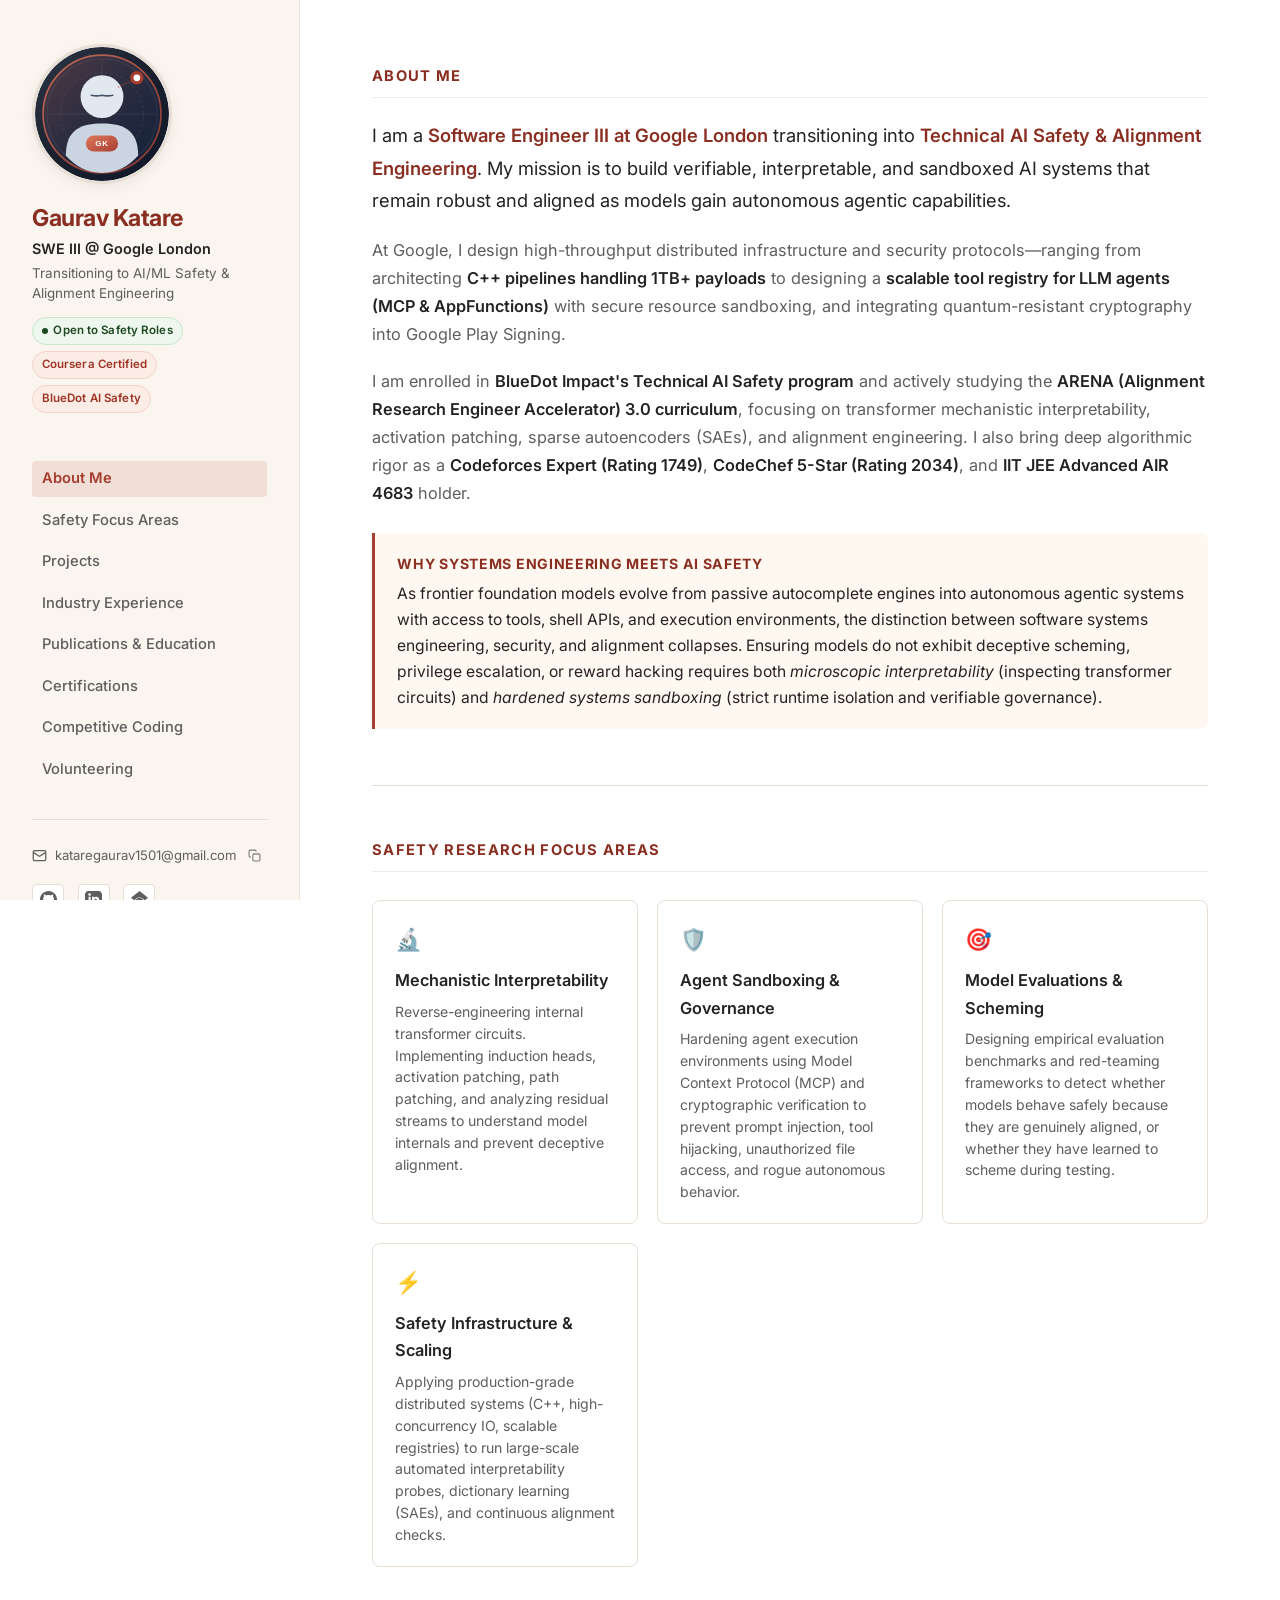
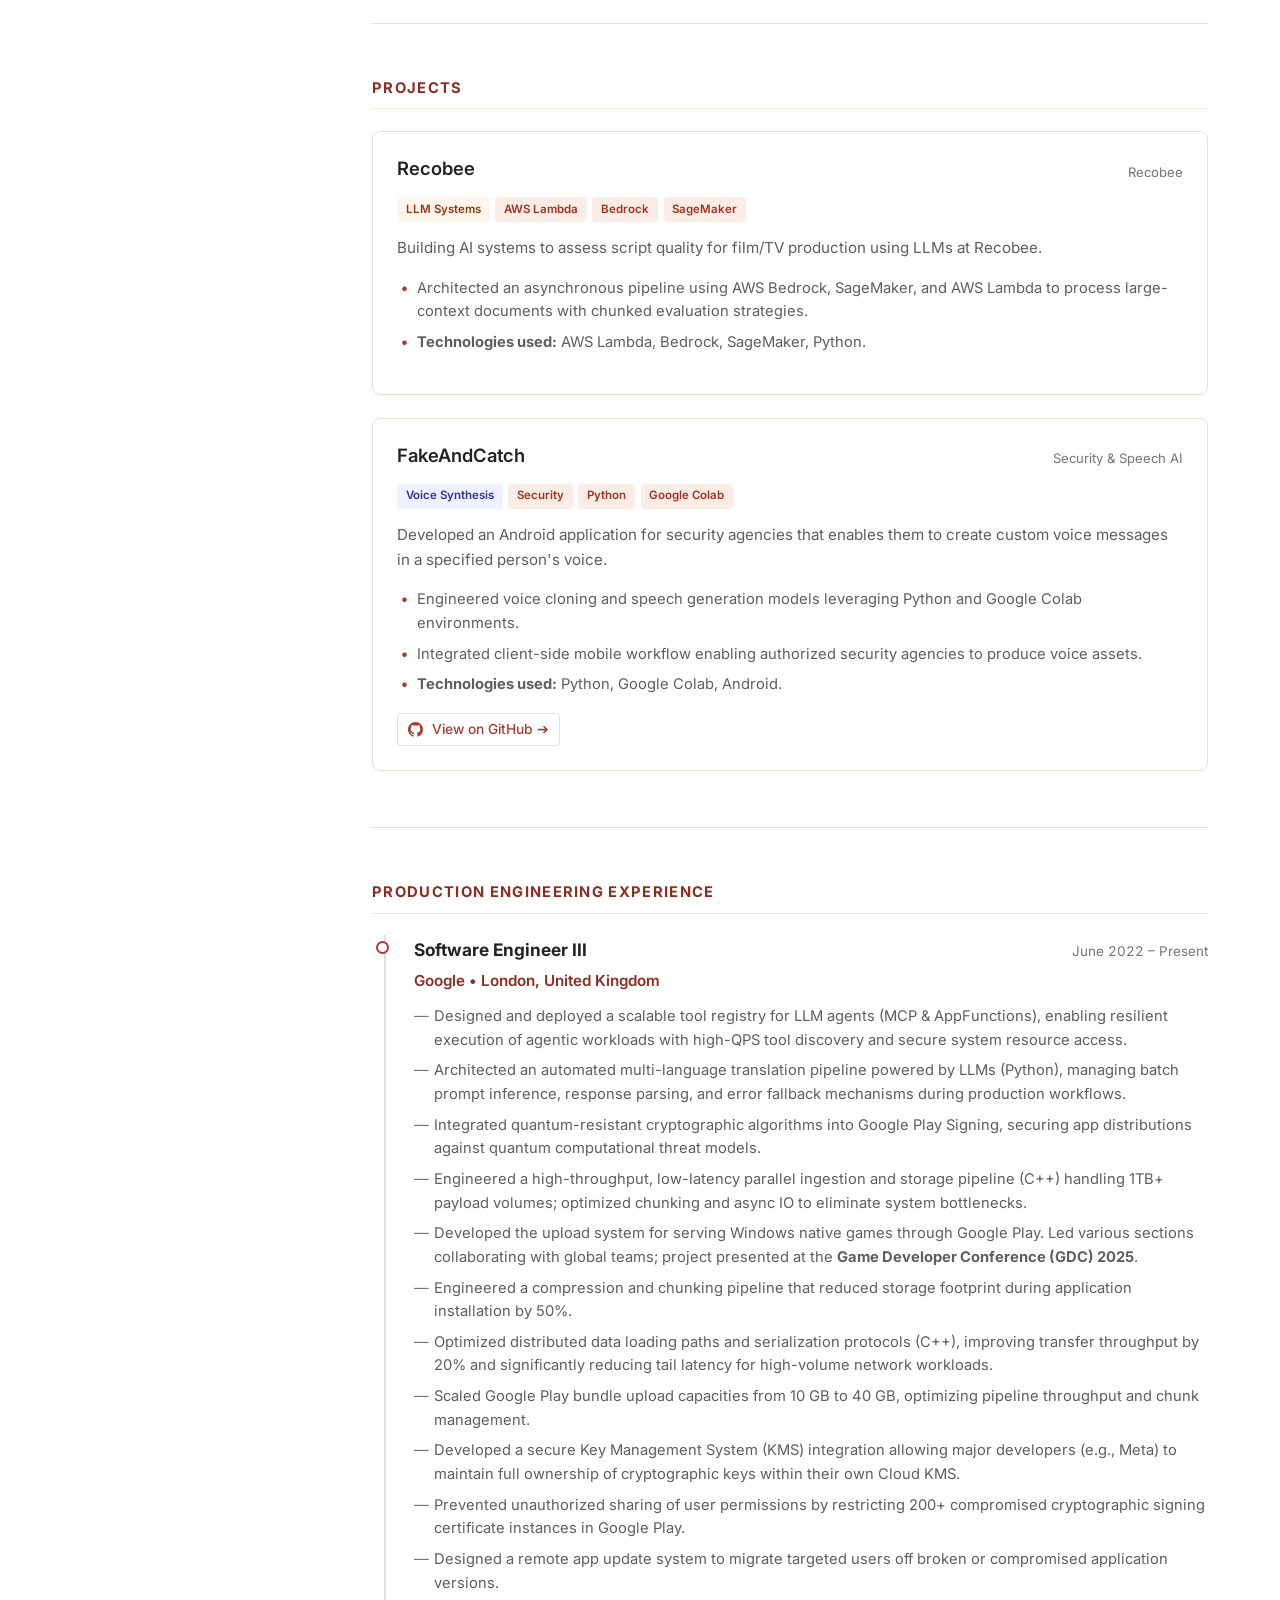
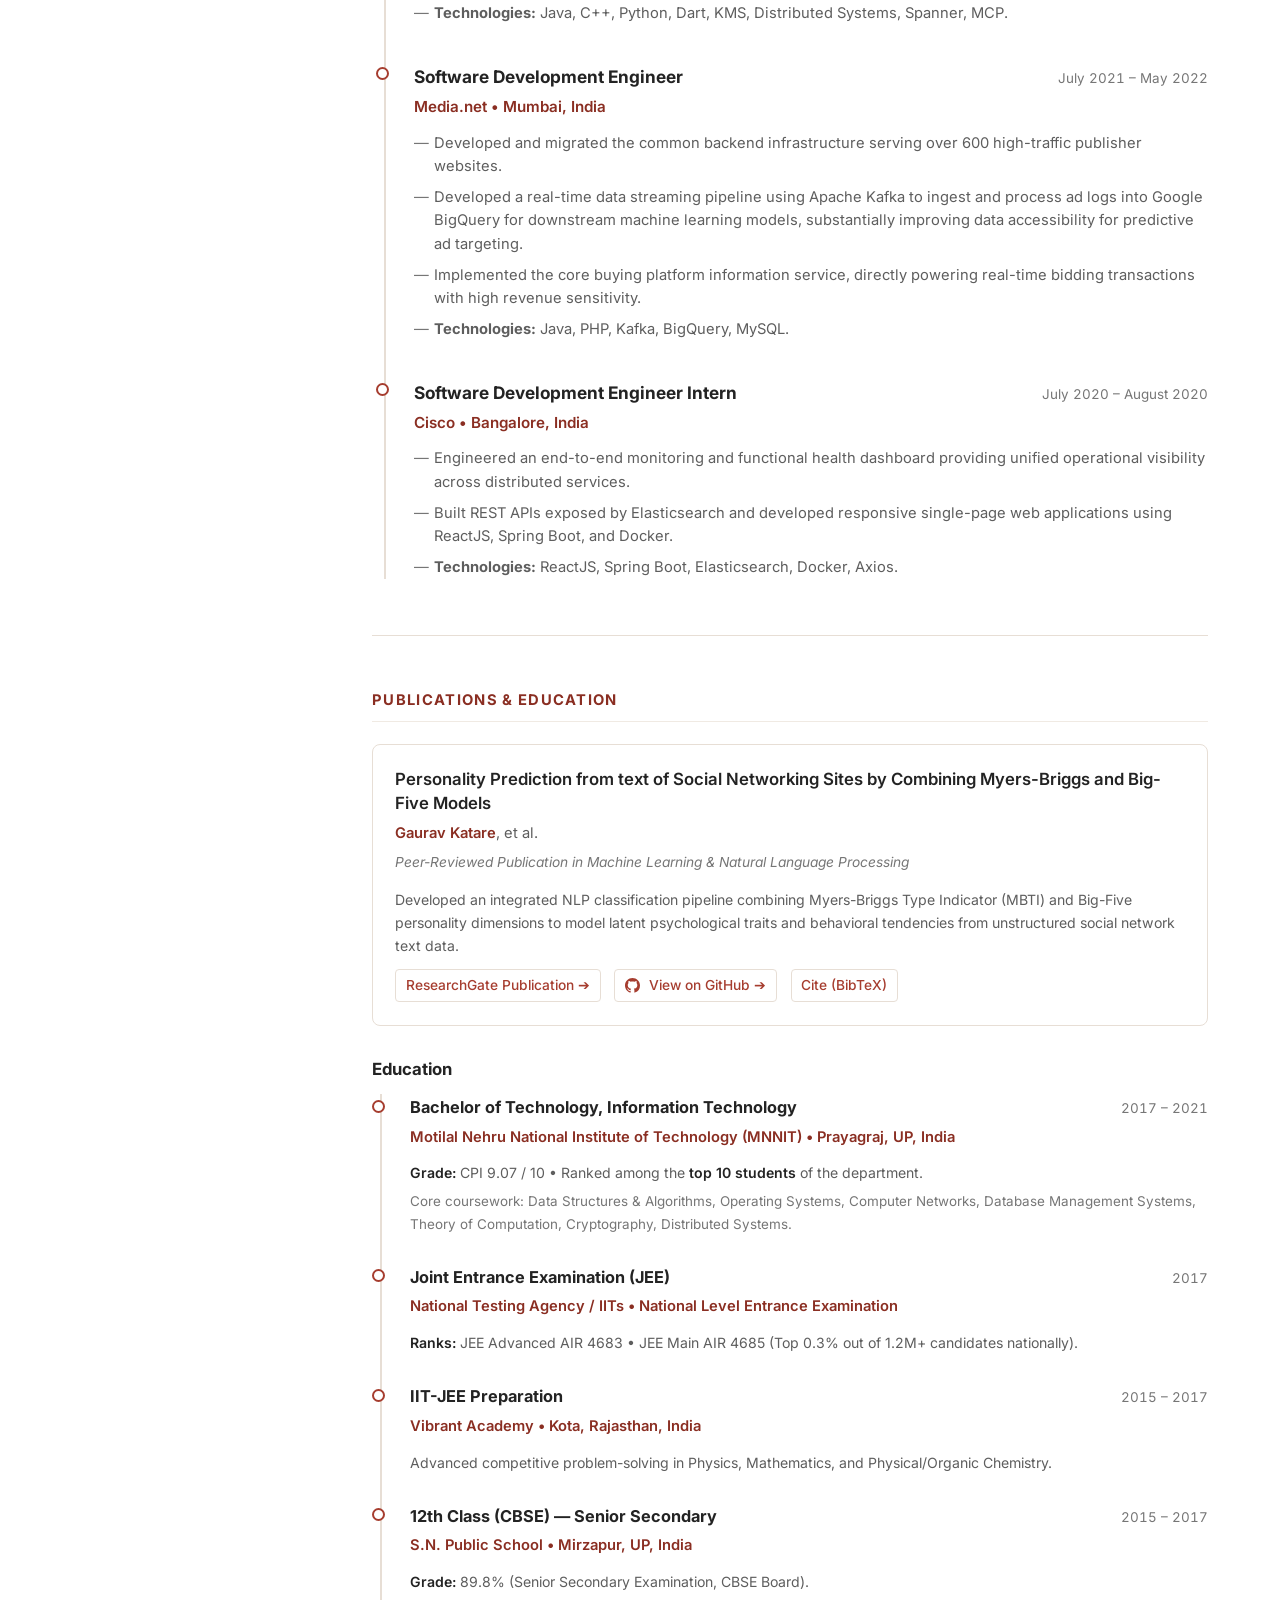
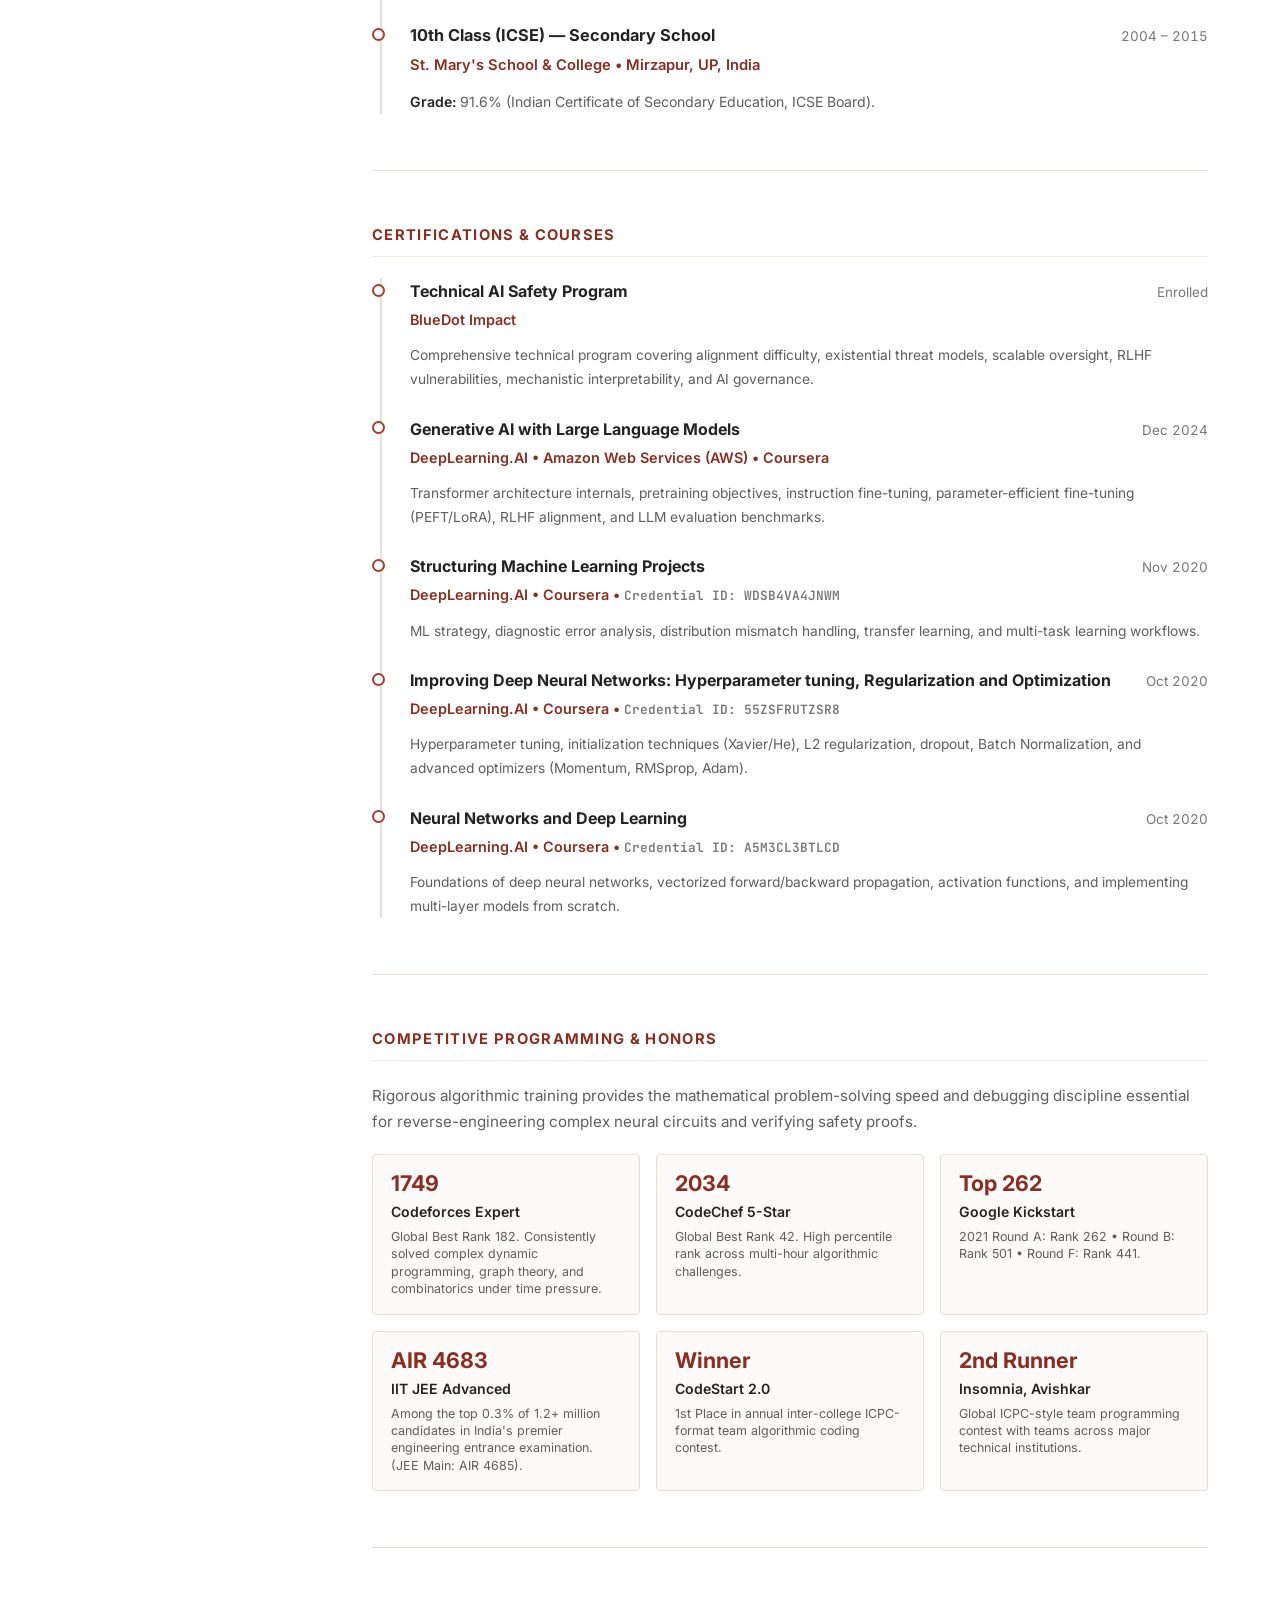
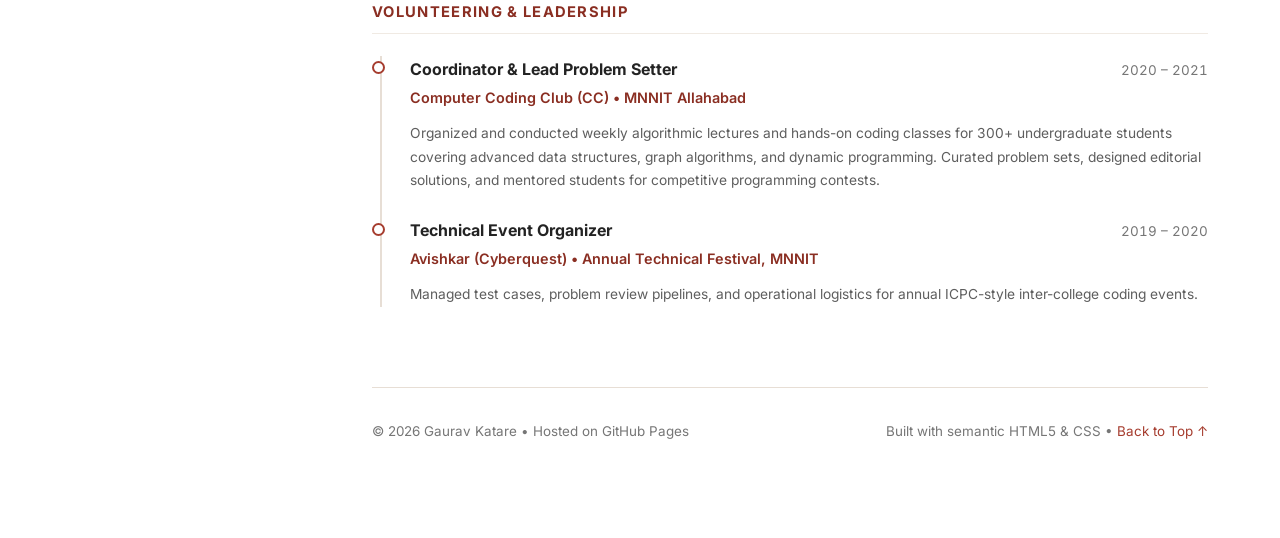
==== commit ca91d3dd: "Update Recobee, add FakeAndCatch project, add ResearchGate and GitHub links to publication, add Volu" ====
--- a/index.html
+++ b/index.html
@@ -61,6 +61,7 @@
           <li><a href="#publications">Publications &amp; Education</a></li>
           <li><a href="#certifications">Certifications</a></li>
           <li><a href="#honors">Competitive Coding</a></li>
+          <li><a href="#volunteer">Volunteering</a></li>
         </ul>
       </nav>
 
@@ -178,28 +179,52 @@
             <h2>Projects</h2>
           </div>
 
-          <!-- Recobee AI Script Evaluation Engine -->
+          <!-- Recobee AI Script Evaluation -->
           <article class="project-card">
             <div class="project-meta">
-              <h3 class="project-title">Recobee: LLM Evaluation &amp; Script Quality Assessment Engine</h3>
+              <h3 class="project-title">Recobee</h3>
               <span class="project-date">Recobee</span>
             </div>
             <div class="project-badges">
-              <span class="tag evals">Model Evals</span>
-              <span class="tag">AWS Bedrock</span>
+              <span class="tag evals">LLM Systems</span>
+              <span class="tag">AWS Lambda</span>
+              <span class="tag">Bedrock</span>
               <span class="tag">SageMaker</span>
-              <span class="tag">Python</span>
             </div>
             <p class="project-desc">
-              Building AI systems to assess script quality for film/TV production using LLMs at Recobee. Architected an asynchronous pipeline to evaluate narrative consistency, character arcs, and quality metrics with multi-turn LLM reasoning.
+              Building AI systems to assess script quality for film/TV production using LLMs at Recobee.
             </p>
             <ul class="project-bullets">
               <li>Architected an asynchronous pipeline using AWS Bedrock, SageMaker, and AWS Lambda to process large-context documents with chunked evaluation strategies.</li>
-              <li>Formulated multi-prompt rubrics and consistency verification steps to counter LLM self-evaluation hallucinations and output variance.</li>
-              <li>Delivered structured quantitative scoring metrics integrated directly into production studio workflows.</li>
+              <li><strong>Technologies used:</strong> AWS Lambda, Bedrock, SageMaker, Python.</li>
+            </ul>
+          </article>
+
+          <!-- FakeAndCatch Project -->
+          <article class="project-card">
+            <div class="project-meta">
+              <h3 class="project-title">FakeAndCatch</h3>
+              <span class="project-date">Security &amp; Speech AI</span>
+            </div>
+            <div class="project-badges">
+              <span class="tag systems">Voice Synthesis</span>
+              <span class="tag">Security</span>
+              <span class="tag">Python</span>
+              <span class="tag">Google Colab</span>
+            </div>
+            <p class="project-desc">
+              Developed an Android application for security agencies that enables them to create custom voice messages in a specified person's voice.
+            </p>
+            <ul class="project-bullets">
+              <li>Engineered voice cloning and speech generation models leveraging Python and Google Colab environments.</li>
+              <li>Integrated client-side mobile workflow enabling authorized security agencies to produce voice assets.</li>
+              <li><strong>Technologies used:</strong> Python, Google Colab, Android.</li>
             </ul>
             <div class="project-links">
-              <a href="https://github.com/GauravKatare" target="_blank" rel="noopener noreferrer" class="project-link-btn">Code &amp; Pipelines ➔</a>
+              <a href="https://github.com/GauravKatare/FakeAndCatch" target="_blank" rel="noopener noreferrer" class="project-link-btn">
+                <svg width="15" height="15" viewBox="0 0 24 24" fill="currentColor" style="vertical-align:middle; margin-right:4px;"><path d="M12 0C5.37 0 0 5.37 0 12c0 5.31 3.435 9.795 8.205 11.385.6.105.825-.255.825-.57 0-.285-.015-1.23-.015-2.235-3.015.555-3.795-.735-4.035-1.41-.135-.345-.72-1.41-1.23-1.695-.42-.225-1.02-.78-.015-.795.945-.015 1.62.87 1.845 1.23 1.08 1.815 2.805 1.305 3.495.99.105-.78.42-1.305.765-1.605-2.67-.3-5.46-1.335-5.46-5.925 0-1.305.465-2.385 1.23-3.225-.12-.3-.54-1.53.12-3.18 0 0 1.005-.315 3.3 1.23.96-.27 1.98-.405 3-.405s2.04.135 3 .405c2.295-1.56 3.3-1.23 3.3-1.23.66 1.65.24 2.88.12 3.18.765.84 1.23 1.905 1.23 3.225 0 4.605-2.805 5.625-5.475 5.925.435.375.81 1.095.81 2.22 0 1.605-.015 2.895-.015 3.3 0 .315.225.69.825.57A12.02 12.02 0 0 0 24 12c0-6.63-5.37-12-12-12z"/></svg>
+                View on GitHub ➔
+              </a>
             </div>
           </article>
         </section>
@@ -291,8 +316,14 @@
               Developed an integrated NLP classification pipeline combining Myers-Briggs Type Indicator (MBTI) and Big-Five personality dimensions to model latent psychological traits and behavioral tendencies from unstructured social network text data.
             </p>
             <div class="project-links">
+              <a href="https://www.researchgate.net/publication/365027312_Personality_Prediction_from_Text_of_Social_Networking_Sites_by_Combining_Myers-Briggs_and_Big_Five_Models" target="_blank" rel="noopener noreferrer" class="project-link-btn">
+                ResearchGate Publication ➔
+              </a>
+              <a href="https://github.com/GauravKatare/PersonalityPrediction" target="_blank" rel="noopener noreferrer" class="project-link-btn">
+                <svg width="15" height="15" viewBox="0 0 24 24" fill="currentColor" style="vertical-align:middle; margin-right:4px;"><path d="M12 0C5.37 0 0 5.37 0 12c0 5.31 3.435 9.795 8.205 11.385.6.105.825-.255.825-.57 0-.285-.015-1.23-.015-2.235-3.015.555-3.795-.735-4.035-1.41-.135-.345-.72-1.41-1.23-1.695-.42-.225-1.02-.78-.015-.795.945-.015 1.62.87 1.845 1.23 1.08 1.815 2.805 1.305 3.495.99.105-.78.42-1.305.765-1.605-2.67-.3-5.46-1.335-5.46-5.925 0-1.305.465-2.385 1.23-3.225-.12-.3-.54-1.53.12-3.18 0 0 1.005-.315 3.3 1.23.96-.27 1.98-.405 3-.405s2.04.135 3 .405c2.295-1.56 3.3-1.23 3.3-1.23.66 1.65.24 2.88.12 3.18.765.84 1.23 1.905 1.23 3.225 0 4.605-2.805 5.625-5.475 5.925.435.375.81 1.095.81 2.22 0 1.605-.015 2.895-.015 3.3 0 .315.225.69.825.57A12.02 12.02 0 0 0 24 12c0-6.63-5.37-12-12-12z"/></svg>
+                View on GitHub ➔
+              </a>
               <a href="#" class="project-link-btn" data-open-bibtex>Cite (BibTeX)</a>
-              <a href="https://scholar.google.com" target="_blank" rel="noopener noreferrer" class="project-link-btn">Google Scholar ➔</a>
             </div>
           </article>
 
@@ -515,6 +546,47 @@
               <div class="honor-stat">2nd Runner</div>
               <div class="honor-title">Insomnia, Avishkar</div>
               <div class="honor-desc">Global ICPC-style team programming contest with teams across major technical institutions.</div>
+            </div>
+          </div>
+        </section>
+
+        <hr>
+
+        <!-- ── SECTION: VOLUNTEERING ── -->
+        <section id="volunteer">
+          <div class="section-header">
+            <h2>Volunteering &amp; Leadership</h2>
+          </div>
+
+          <div class="timeline" style="margin-left:0.5rem;">
+            <!-- Computer Coding Club Coordinator -->
+            <div class="timeline-item" style="margin-bottom:1.5rem;">
+              <div class="timeline-marker"></div>
+              <div class="timeline-role-row">
+                <span class="timeline-role" style="font-size:1rem;">Coordinator &amp; Lead Problem Setter</span>
+                <span class="timeline-date">2020 – 2021</span>
+              </div>
+              <div class="timeline-company" style="font-size:0.9rem;">
+                Computer Coding Club (CC) &bull; MNNIT Allahabad
+              </div>
+              <p class="body-text" style="font-size:0.86rem; margin-bottom:0;">
+                Organized and conducted weekly algorithmic lectures and hands-on coding classes for 300+ undergraduate students covering advanced data structures, graph algorithms, and dynamic programming. Curated problem sets, designed editorial solutions, and mentored students for competitive programming contests.
+              </p>
+            </div>
+
+            <!-- Avishkar Technical Event Organizer -->
+            <div class="timeline-item">
+              <div class="timeline-marker"></div>
+              <div class="timeline-role-row">
+                <span class="timeline-role" style="font-size:1rem;">Technical Event Organizer</span>
+                <span class="timeline-date">2019 – 2020</span>
+              </div>
+              <div class="timeline-company" style="font-size:0.9rem;">
+                Avishkar (Cyberquest) &bull; Annual Technical Festival, MNNIT
+              </div>
+              <p class="body-text" style="font-size:0.86rem; margin-bottom:0;">
+                Managed test cases, problem review pipelines, and operational logistics for annual ICPC-style inter-college coding events.
+              </p>
             </div>
           </div>
         </section>
@@ -547,7 +619,7 @@
   title     = {Personality Prediction from text of Social Networking Sites by Combining Myers-Briggs and Big-Five Models},
   year      = {2021},
   journal   = {Peer-Reviewed Proceedings in Natural Language Processing},
-  url       = {https://gauravkatare.github.io}
+  url       = {https://www.researchgate.net/publication/365027312_Personality_Prediction_from_Text_of_Social_Networking_Sites_by_Combining_Myers-Briggs_and_Big_Five_Models}
 }</pre>
       
       <div style="display:flex; justify-content:flex-end; gap:0.6rem;">
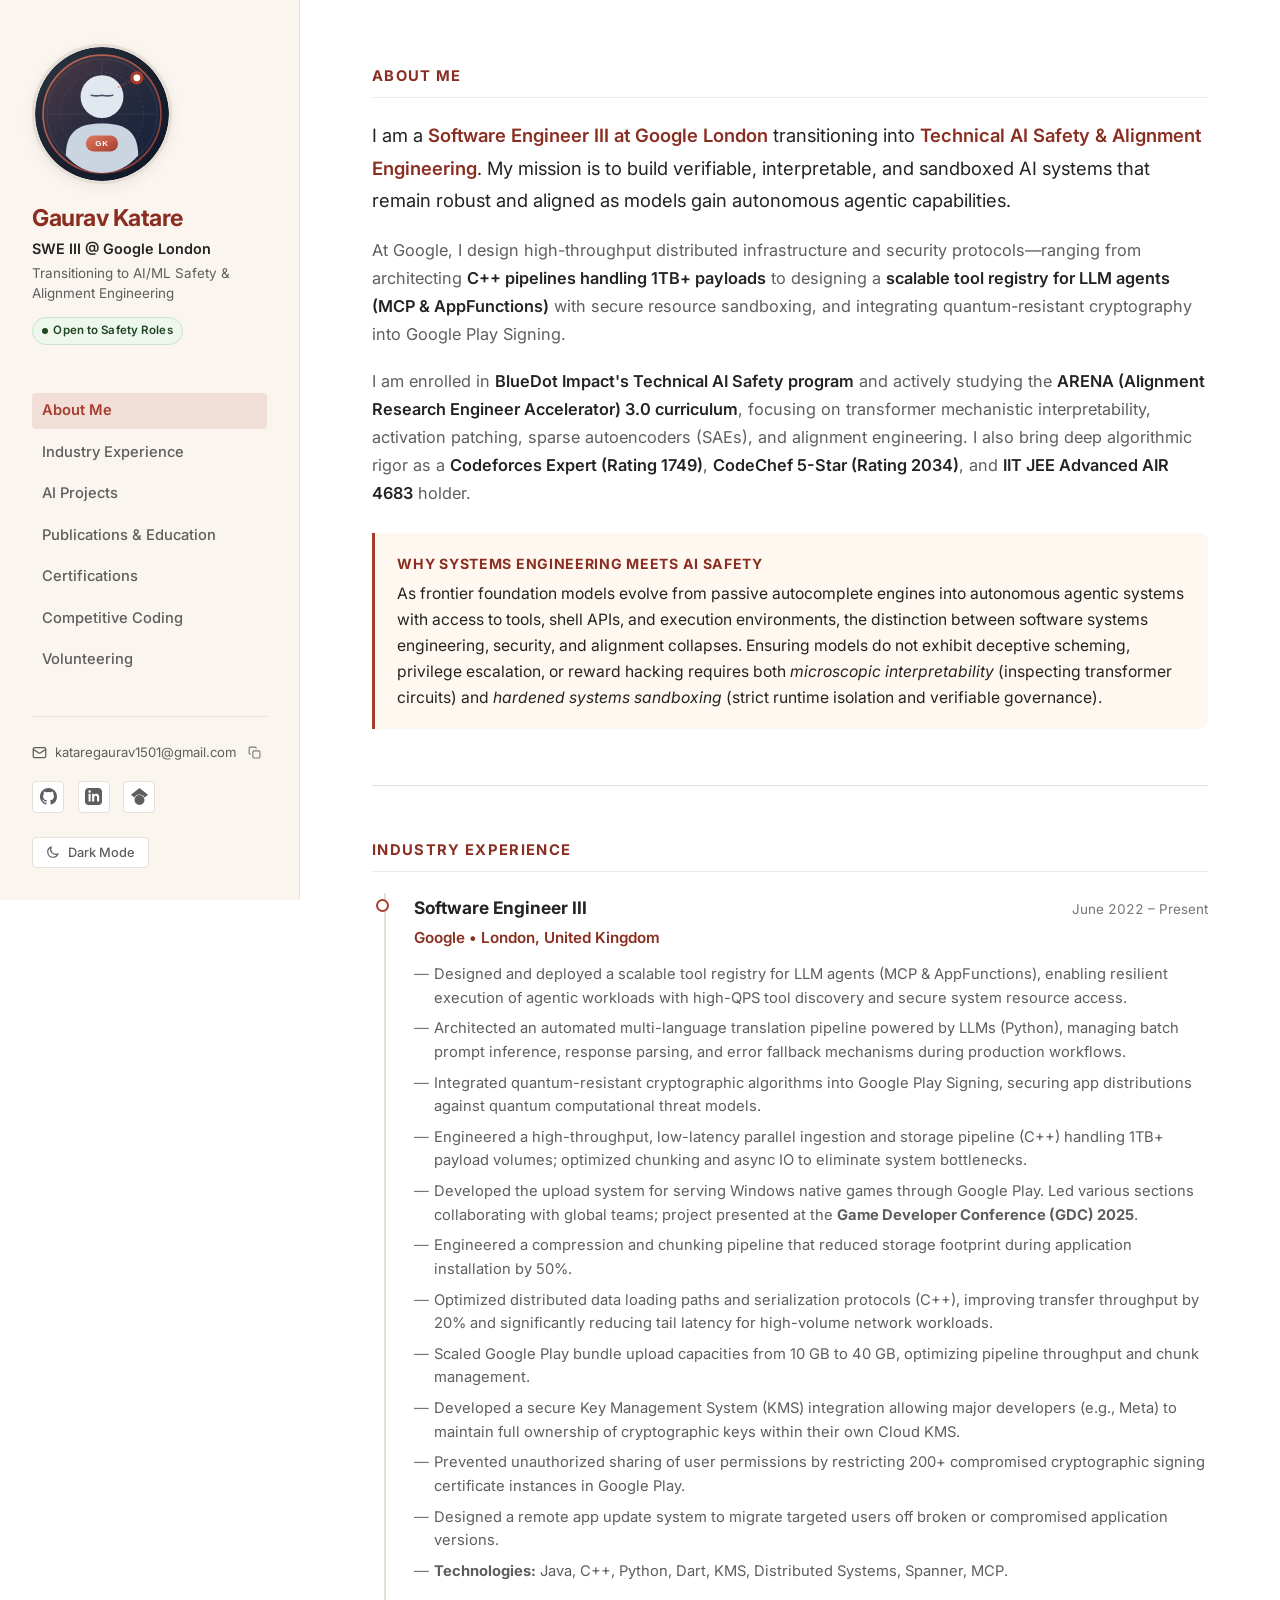
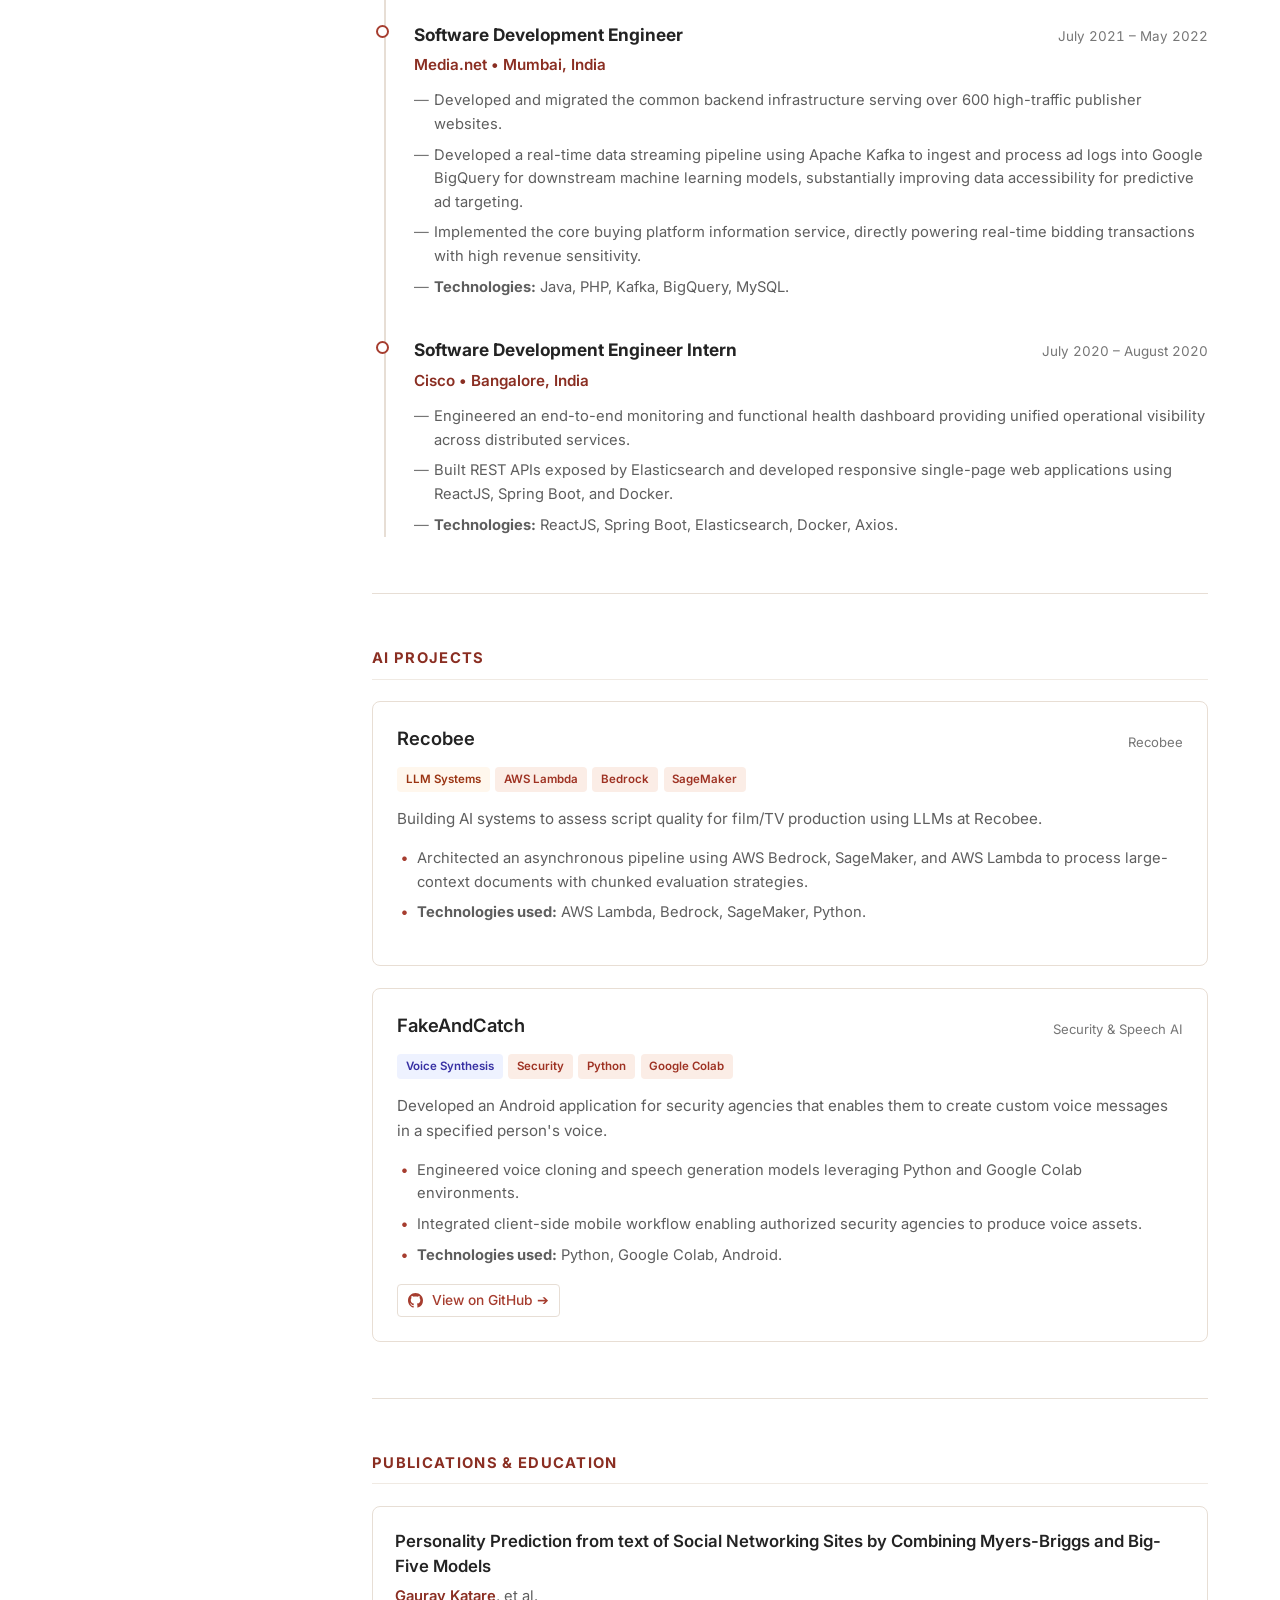
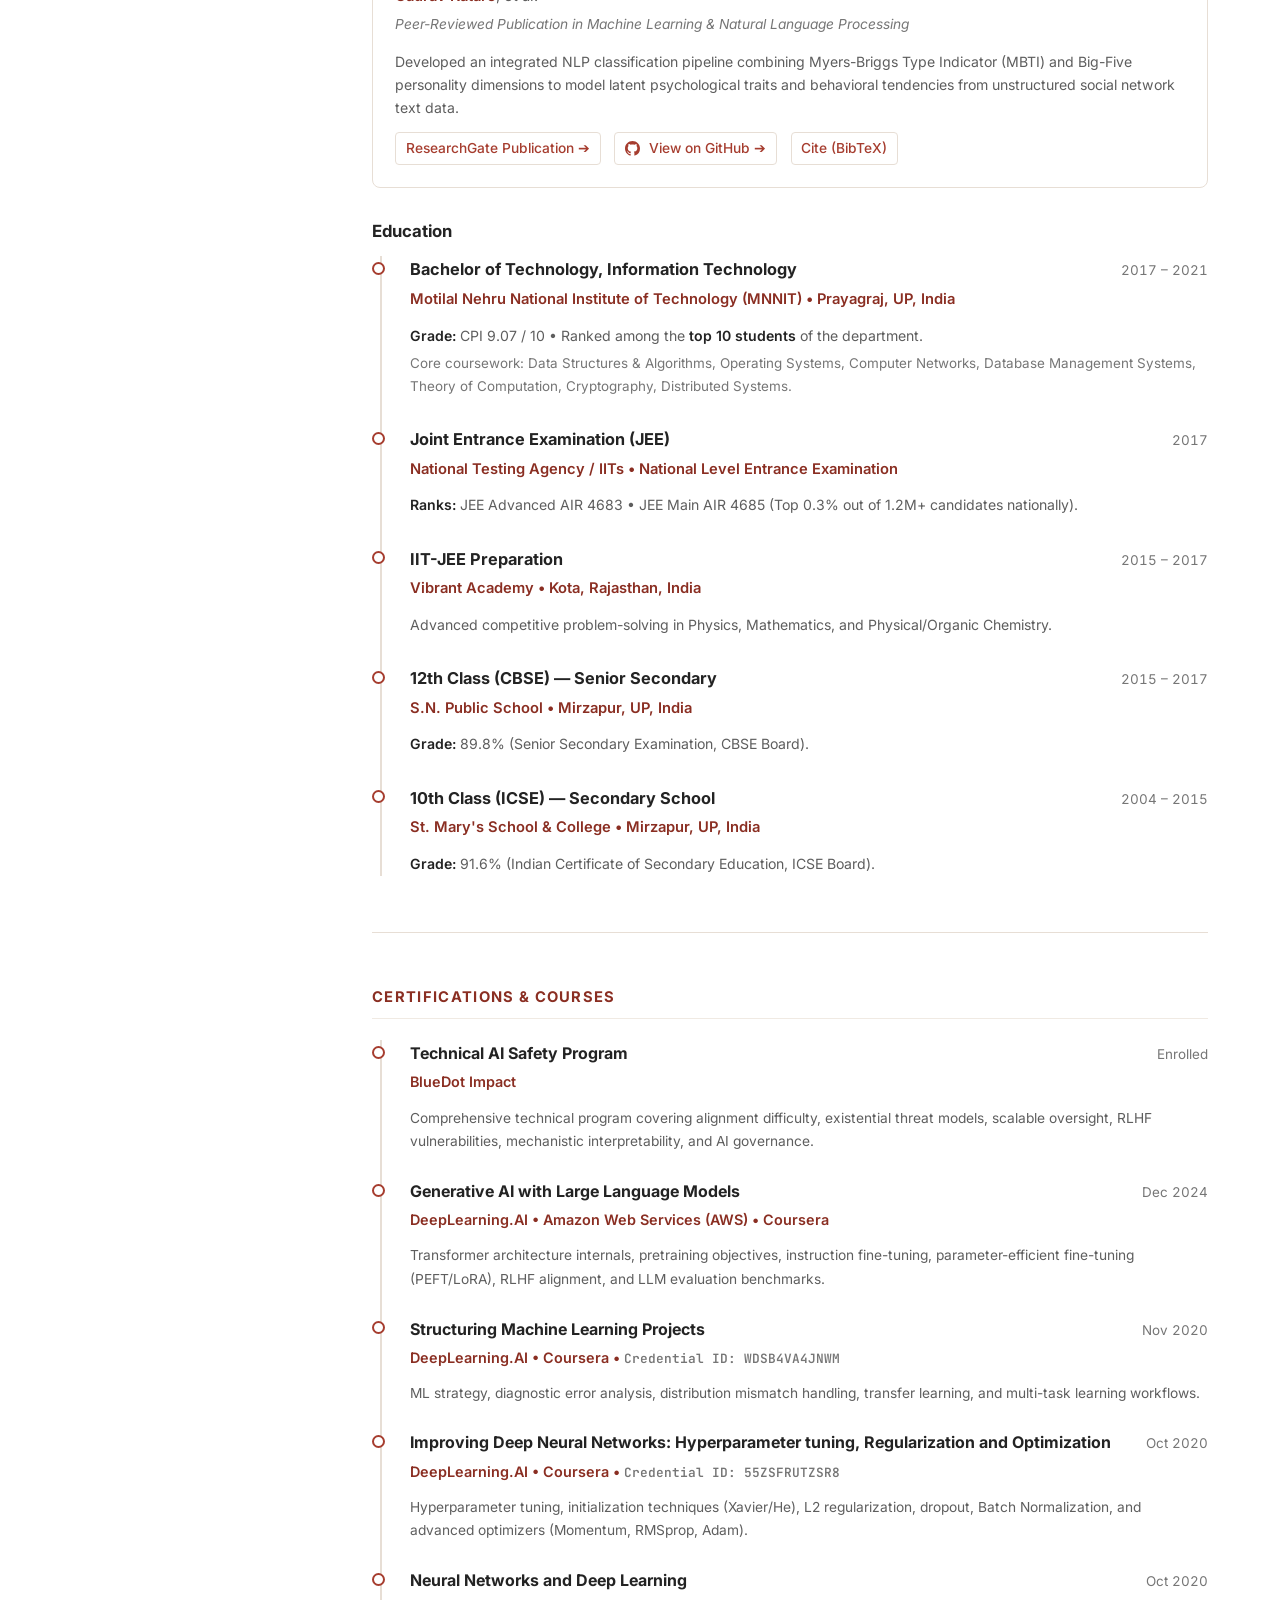
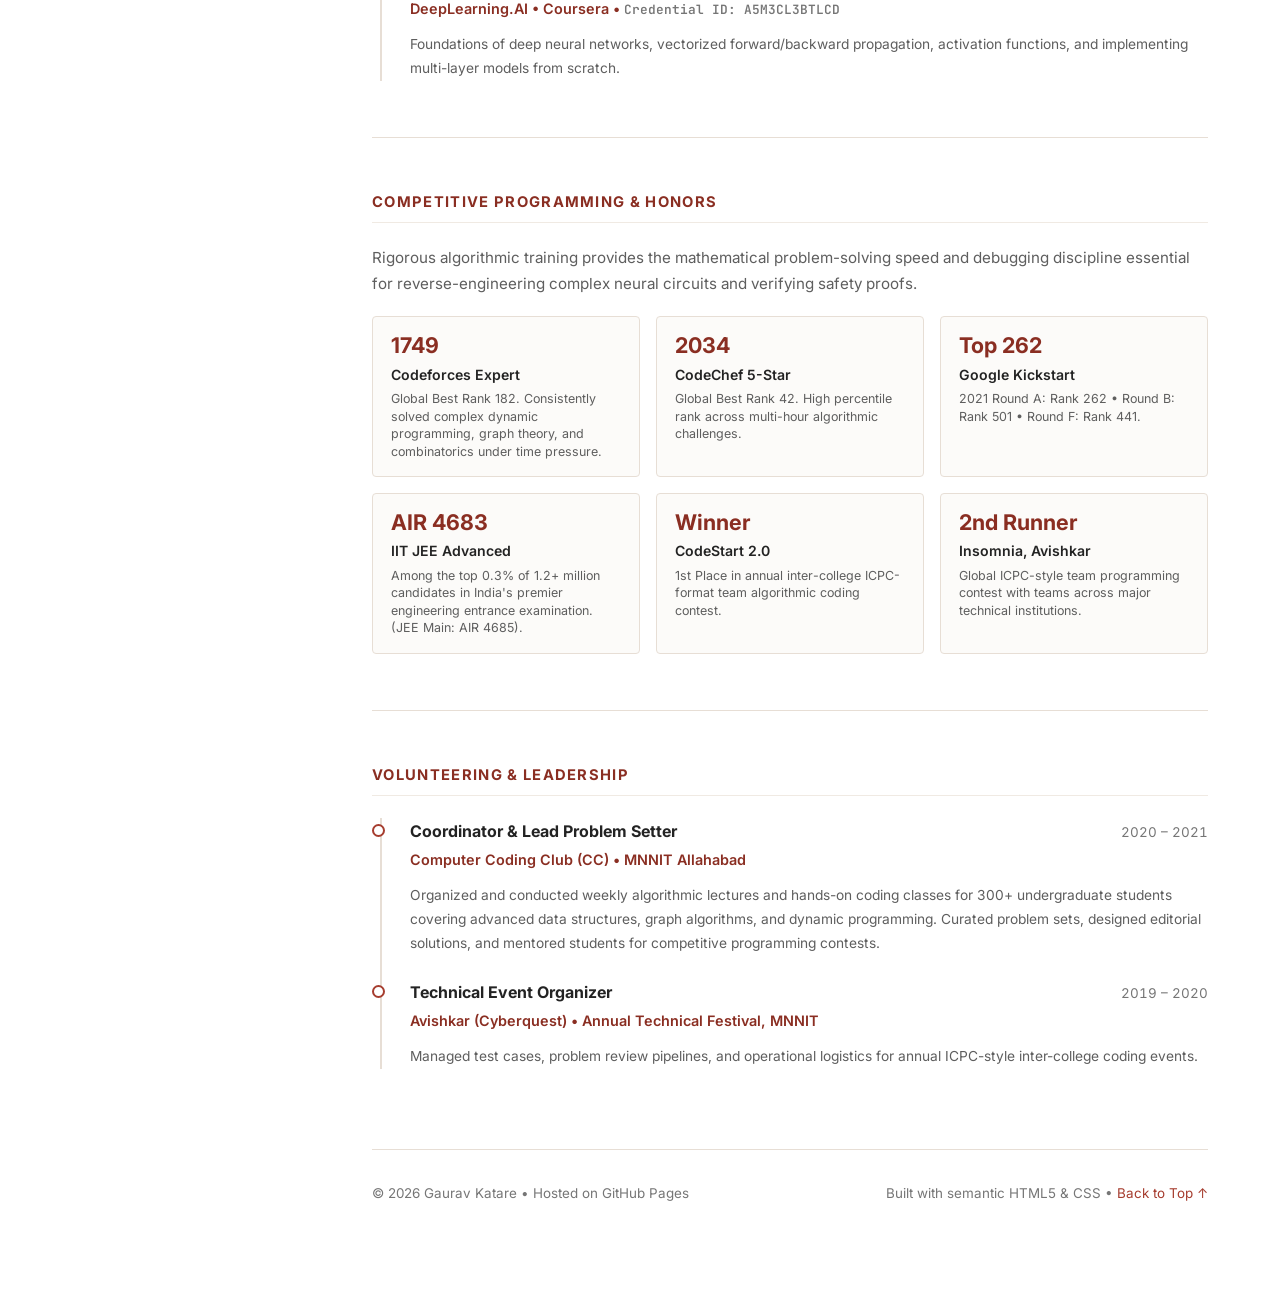
==== commit 89d16f37: "Reorder sections according to preference, remove Safety Focus Areas, remove Coursera & BlueDot badge" ====
--- a/index.html
+++ b/index.html
@@ -46,8 +46,6 @@
 
         <div class="profile-badges">
           <span class="badge-pill status">Open to Safety Roles</span>
-          <span class="badge-pill">Coursera Certified</span>
-          <span class="badge-pill">BlueDot AI Safety</span>
         </div>
       </div>
 
@@ -55,9 +53,8 @@
       <nav aria-label="Sidebar Navigation">
         <ul class="sidebar-nav">
           <li><a href="#about" class="active">About Me</a></li>
-          <li><a href="#focus">Safety Focus Areas</a></li>
-          <li><a href="#projects">Projects</a></li>
           <li><a href="#experience">Industry Experience</a></li>
+          <li><a href="#projects">AI Projects</a></li>
           <li><a href="#publications">Publications &amp; Education</a></li>
           <li><a href="#certifications">Certifications</a></li>
           <li><a href="#honors">Competitive Coding</a></li>
@@ -130,111 +127,10 @@
 
         <hr>
 
-        <!-- ── SECTION: RESEARCH & SAFETY FOCUS ── -->
-        <section id="focus">
-          <div class="section-header">
-            <h2>Safety Research Focus Areas</h2>
-          </div>
-
-          <div class="focus-grid">
-            <div class="focus-card">
-              <span class="focus-icon">🔬</span>
-              <h4 class="focus-title">Mechanistic Interpretability</h4>
-              <p class="focus-desc">
-                Reverse-engineering internal transformer circuits. Implementing induction heads, activation patching, path patching, and analyzing residual streams to understand model internals and prevent deceptive alignment.
-              </p>
-            </div>
-
-            <div class="focus-card">
-              <span class="focus-icon">🛡️</span>
-              <h4 class="focus-title">Agent Sandboxing &amp; Governance</h4>
-              <p class="focus-desc">
-                Hardening agent execution environments using Model Context Protocol (MCP) and cryptographic verification to prevent prompt injection, tool hijacking, unauthorized file access, and rogue autonomous behavior.
-              </p>
-            </div>
-
-            <div class="focus-card">
-              <span class="focus-icon">🎯</span>
-              <h4 class="focus-title">Model Evaluations &amp; Scheming</h4>
-              <p class="focus-desc">
-                Designing empirical evaluation benchmarks and red-teaming frameworks to detect whether models behave safely because they are genuinely aligned, or whether they have learned to scheme during testing.
-              </p>
-            </div>
-
-            <div class="focus-card">
-              <span class="focus-icon">⚡</span>
-              <h4 class="focus-title">Safety Infrastructure &amp; Scaling</h4>
-              <p class="focus-desc">
-                Applying production-grade distributed systems (C++, high-concurrency IO, scalable registries) to run large-scale automated interpretability probes, dictionary learning (SAEs), and continuous alignment checks.
-              </p>
-            </div>
-          </div>
-        </section>
-
-        <hr>
-
-        <!-- ── SECTION: PROJECTS ── -->
-        <section id="projects">
-          <div class="section-header">
-            <h2>Projects</h2>
-          </div>
-
-          <!-- Recobee AI Script Evaluation -->
-          <article class="project-card">
-            <div class="project-meta">
-              <h3 class="project-title">Recobee</h3>
-              <span class="project-date">Recobee</span>
-            </div>
-            <div class="project-badges">
-              <span class="tag evals">LLM Systems</span>
-              <span class="tag">AWS Lambda</span>
-              <span class="tag">Bedrock</span>
-              <span class="tag">SageMaker</span>
-            </div>
-            <p class="project-desc">
-              Building AI systems to assess script quality for film/TV production using LLMs at Recobee.
-            </p>
-            <ul class="project-bullets">
-              <li>Architected an asynchronous pipeline using AWS Bedrock, SageMaker, and AWS Lambda to process large-context documents with chunked evaluation strategies.</li>
-              <li><strong>Technologies used:</strong> AWS Lambda, Bedrock, SageMaker, Python.</li>
-            </ul>
-          </article>
-
-          <!-- FakeAndCatch Project -->
-          <article class="project-card">
-            <div class="project-meta">
-              <h3 class="project-title">FakeAndCatch</h3>
-              <span class="project-date">Security &amp; Speech AI</span>
-            </div>
-            <div class="project-badges">
-              <span class="tag systems">Voice Synthesis</span>
-              <span class="tag">Security</span>
-              <span class="tag">Python</span>
-              <span class="tag">Google Colab</span>
-            </div>
-            <p class="project-desc">
-              Developed an Android application for security agencies that enables them to create custom voice messages in a specified person's voice.
-            </p>
-            <ul class="project-bullets">
-              <li>Engineered voice cloning and speech generation models leveraging Python and Google Colab environments.</li>
-              <li>Integrated client-side mobile workflow enabling authorized security agencies to produce voice assets.</li>
-              <li><strong>Technologies used:</strong> Python, Google Colab, Android.</li>
-            </ul>
-            <div class="project-links">
-              <a href="https://github.com/GauravKatare/FakeAndCatch" target="_blank" rel="noopener noreferrer" class="project-link-btn">
-                <svg width="15" height="15" viewBox="0 0 24 24" fill="currentColor" style="vertical-align:middle; margin-right:4px;"><path d="M12 0C5.37 0 0 5.37 0 12c0 5.31 3.435 9.795 8.205 11.385.6.105.825-.255.825-.57 0-.285-.015-1.23-.015-2.235-3.015.555-3.795-.735-4.035-1.41-.135-.345-.72-1.41-1.23-1.695-.42-.225-1.02-.78-.015-.795.945-.015 1.62.87 1.845 1.23 1.08 1.815 2.805 1.305 3.495.99.105-.78.42-1.305.765-1.605-2.67-.3-5.46-1.335-5.46-5.925 0-1.305.465-2.385 1.23-3.225-.12-.3-.54-1.53.12-3.18 0 0 1.005-.315 3.3 1.23.96-.27 1.98-.405 3-.405s2.04.135 3 .405c2.295-1.56 3.3-1.23 3.3-1.23.66 1.65.24 2.88.12 3.18.765.84 1.23 1.905 1.23 3.225 0 4.605-2.805 5.625-5.475 5.925.435.375.81 1.095.81 2.22 0 1.605-.015 2.895-.015 3.3 0 .315.225.69.825.57A12.02 12.02 0 0 0 24 12c0-6.63-5.37-12-12-12z"/></svg>
-                View on GitHub ➔
-              </a>
-            </div>
-          </article>
-        </section>
-
-        <hr>
-
-        <!-- ── SECTION: EXPERIENCE ── -->
+        <!-- ── SECTION: INDUSTRY EXPERIENCE ── -->
         <section id="experience">
           <div class="section-header">
-            <h2>Production Engineering Experience</h2>
+            <h2>Industry Experience</h2>
           </div>
 
           <div class="timeline">
@@ -293,6 +189,64 @@
               </ul>
             </div>
           </div>
+        </section>
+
+        <hr>
+
+        <!-- ── SECTION: AI PROJECTS ── -->
+        <section id="projects">
+          <div class="section-header">
+            <h2>AI Projects</h2>
+          </div>
+
+          <!-- Recobee AI Script Evaluation -->
+          <article class="project-card">
+            <div class="project-meta">
+              <h3 class="project-title">Recobee</h3>
+              <span class="project-date">Recobee</span>
+            </div>
+            <div class="project-badges">
+              <span class="tag evals">LLM Systems</span>
+              <span class="tag">AWS Lambda</span>
+              <span class="tag">Bedrock</span>
+              <span class="tag">SageMaker</span>
+            </div>
+            <p class="project-desc">
+              Building AI systems to assess script quality for film/TV production using LLMs at Recobee.
+            </p>
+            <ul class="project-bullets">
+              <li>Architected an asynchronous pipeline using AWS Bedrock, SageMaker, and AWS Lambda to process large-context documents with chunked evaluation strategies.</li>
+              <li><strong>Technologies used:</strong> AWS Lambda, Bedrock, SageMaker, Python.</li>
+            </ul>
+          </article>
+
+          <!-- FakeAndCatch Project -->
+          <article class="project-card">
+            <div class="project-meta">
+              <h3 class="project-title">FakeAndCatch</h3>
+              <span class="project-date">Security &amp; Speech AI</span>
+            </div>
+            <div class="project-badges">
+              <span class="tag systems">Voice Synthesis</span>
+              <span class="tag">Security</span>
+              <span class="tag">Python</span>
+              <span class="tag">Google Colab</span>
+            </div>
+            <p class="project-desc">
+              Developed an Android application for security agencies that enables them to create custom voice messages in a specified person's voice.
+            </p>
+            <ul class="project-bullets">
+              <li>Engineered voice cloning and speech generation models leveraging Python and Google Colab environments.</li>
+              <li>Integrated client-side mobile workflow enabling authorized security agencies to produce voice assets.</li>
+              <li><strong>Technologies used:</strong> Python, Google Colab, Android.</li>
+            </ul>
+            <div class="project-links">
+              <a href="https://github.com/GauravKatare/FakeAndCatch" target="_blank" rel="noopener noreferrer" class="project-link-btn">
+                <svg width="15" height="15" viewBox="0 0 24 24" fill="currentColor" style="vertical-align:middle; margin-right:4px;"><path d="M12 0C5.37 0 0 5.37 0 12c0 5.31 3.435 9.795 8.205 11.385.6.105.825-.255.825-.57 0-.285-.015-1.23-.015-2.235-3.015.555-3.795-.735-4.035-1.41-.135-.345-.72-1.41-1.23-1.695-.42-.225-1.02-.78-.015-.795.945-.015 1.62.87 1.845 1.23 1.08 1.815 2.805 1.305 3.495.99.105-.78.42-1.305.765-1.605-2.67-.3-5.46-1.335-5.46-5.925 0-1.305.465-2.385 1.23-3.225-.12-.3-.54-1.53.12-3.18 0 0 1.005-.315 3.3 1.23.96-.27 1.98-.405 3-.405s2.04.135 3 .405c2.295-1.56 3.3-1.23 3.3-1.23.66 1.65.24 2.88.12 3.18.765.84 1.23 1.905 1.23 3.225 0 4.605-2.805 5.625-5.475 5.925.435.375.81 1.095.81 2.22 0 1.605-.015 2.895-.015 3.3 0 .315.225.69.825.57A12.02 12.02 0 0 0 24 12c0-6.63-5.37-12-12-12z"/></svg>
+                View on GitHub ➔
+              </a>
+            </div>
+          </article>
         </section>
 
         <hr>
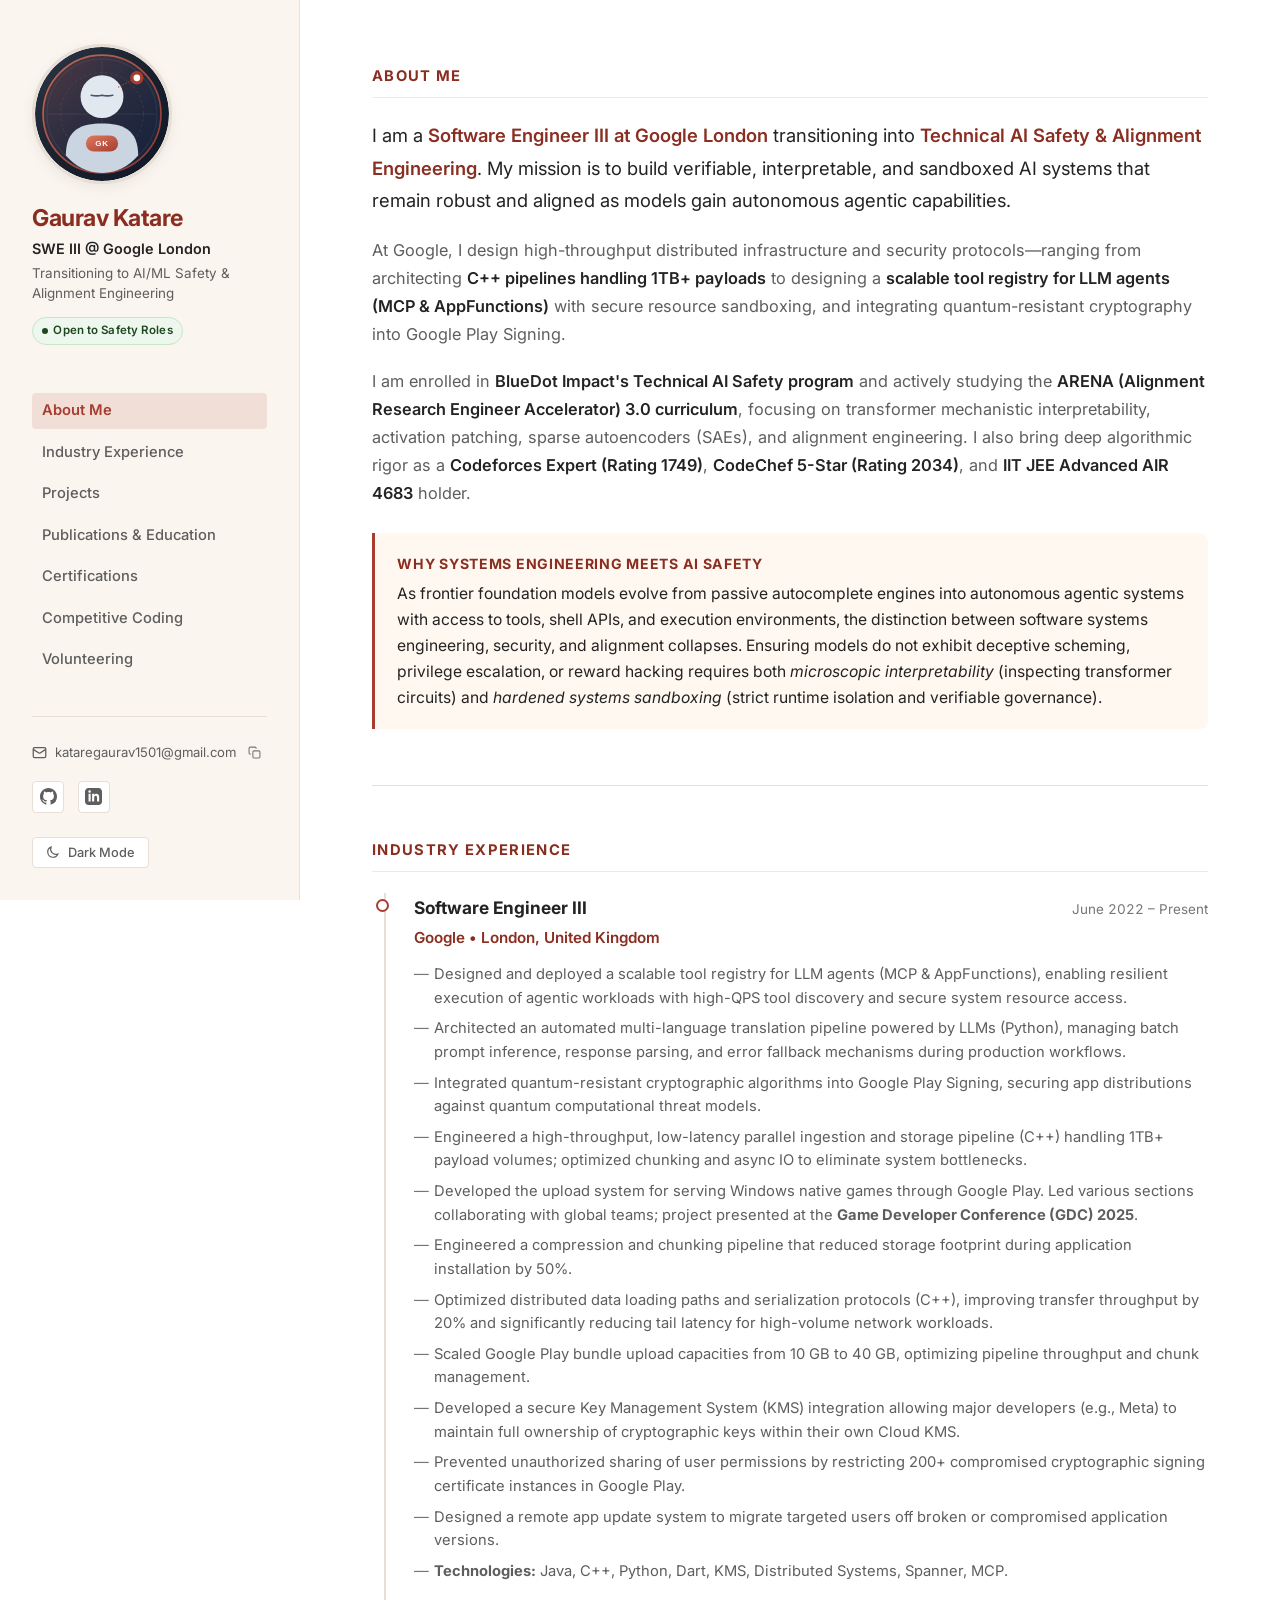
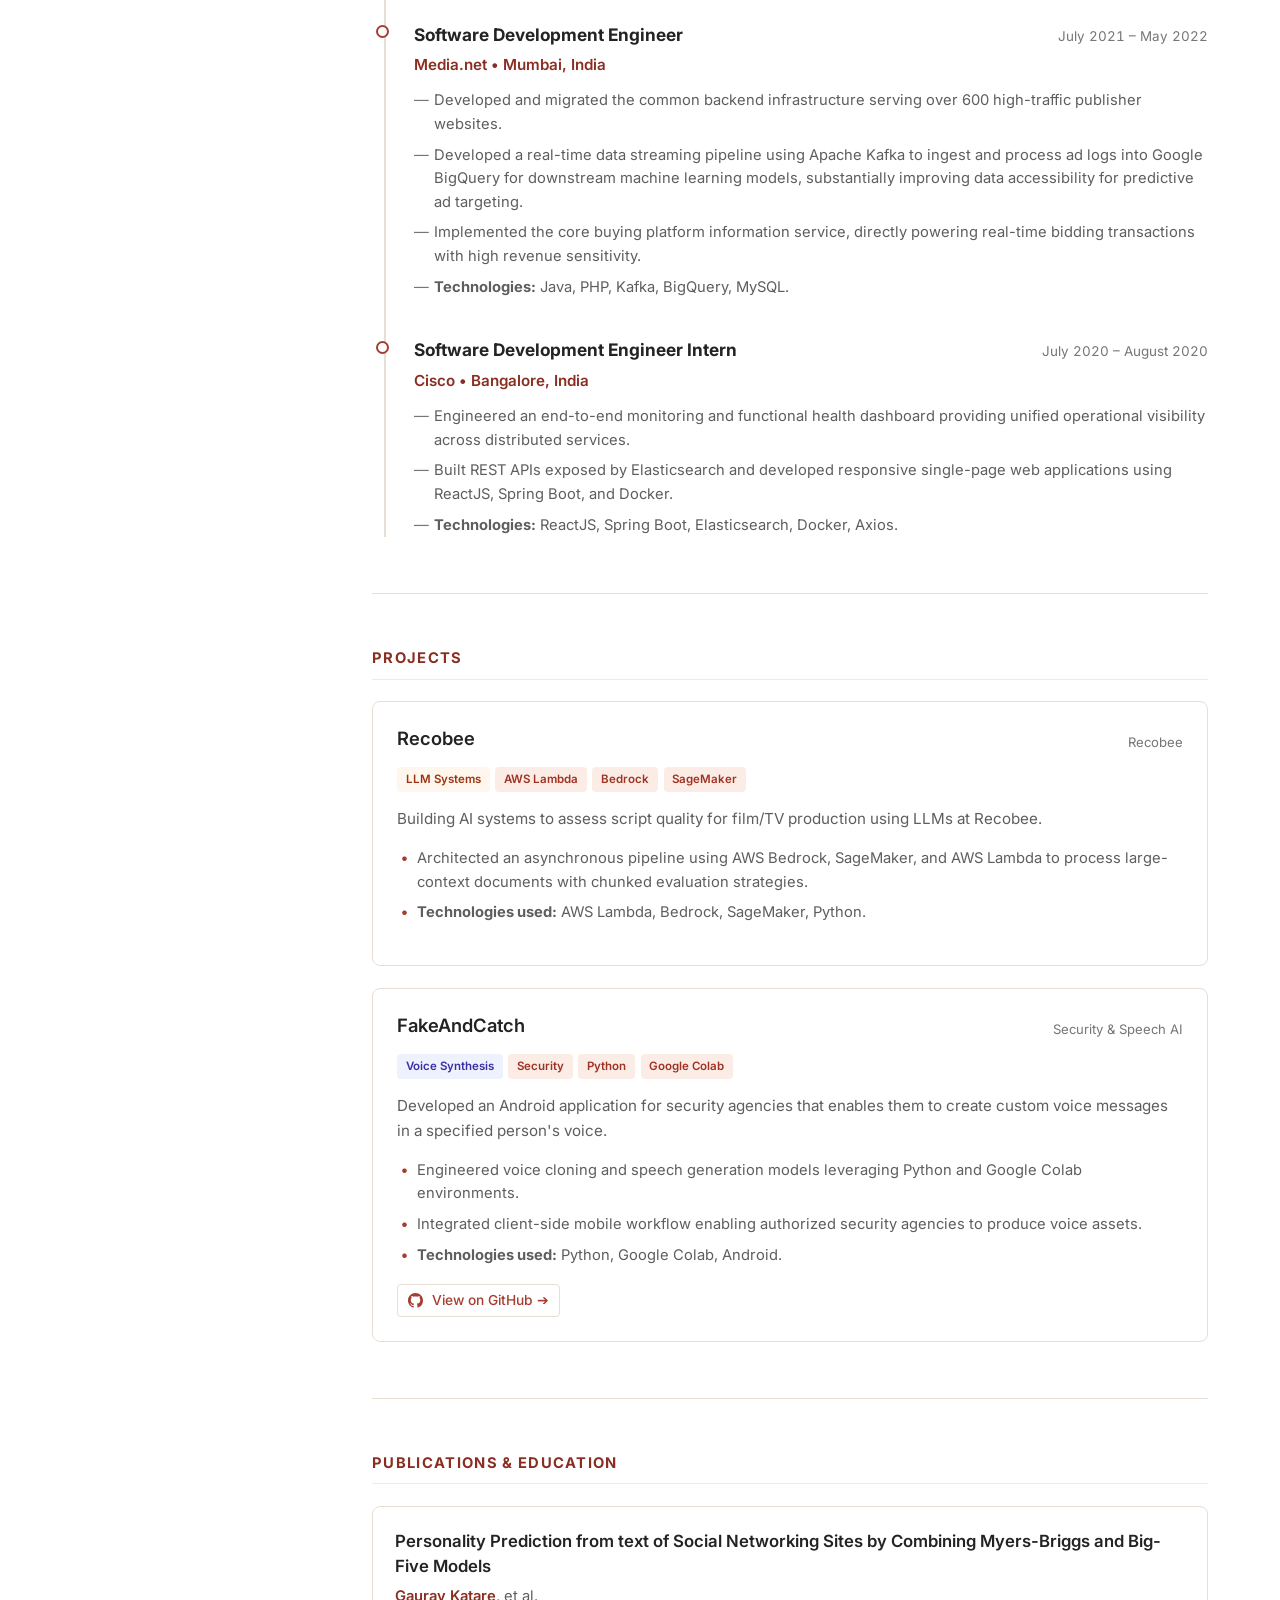
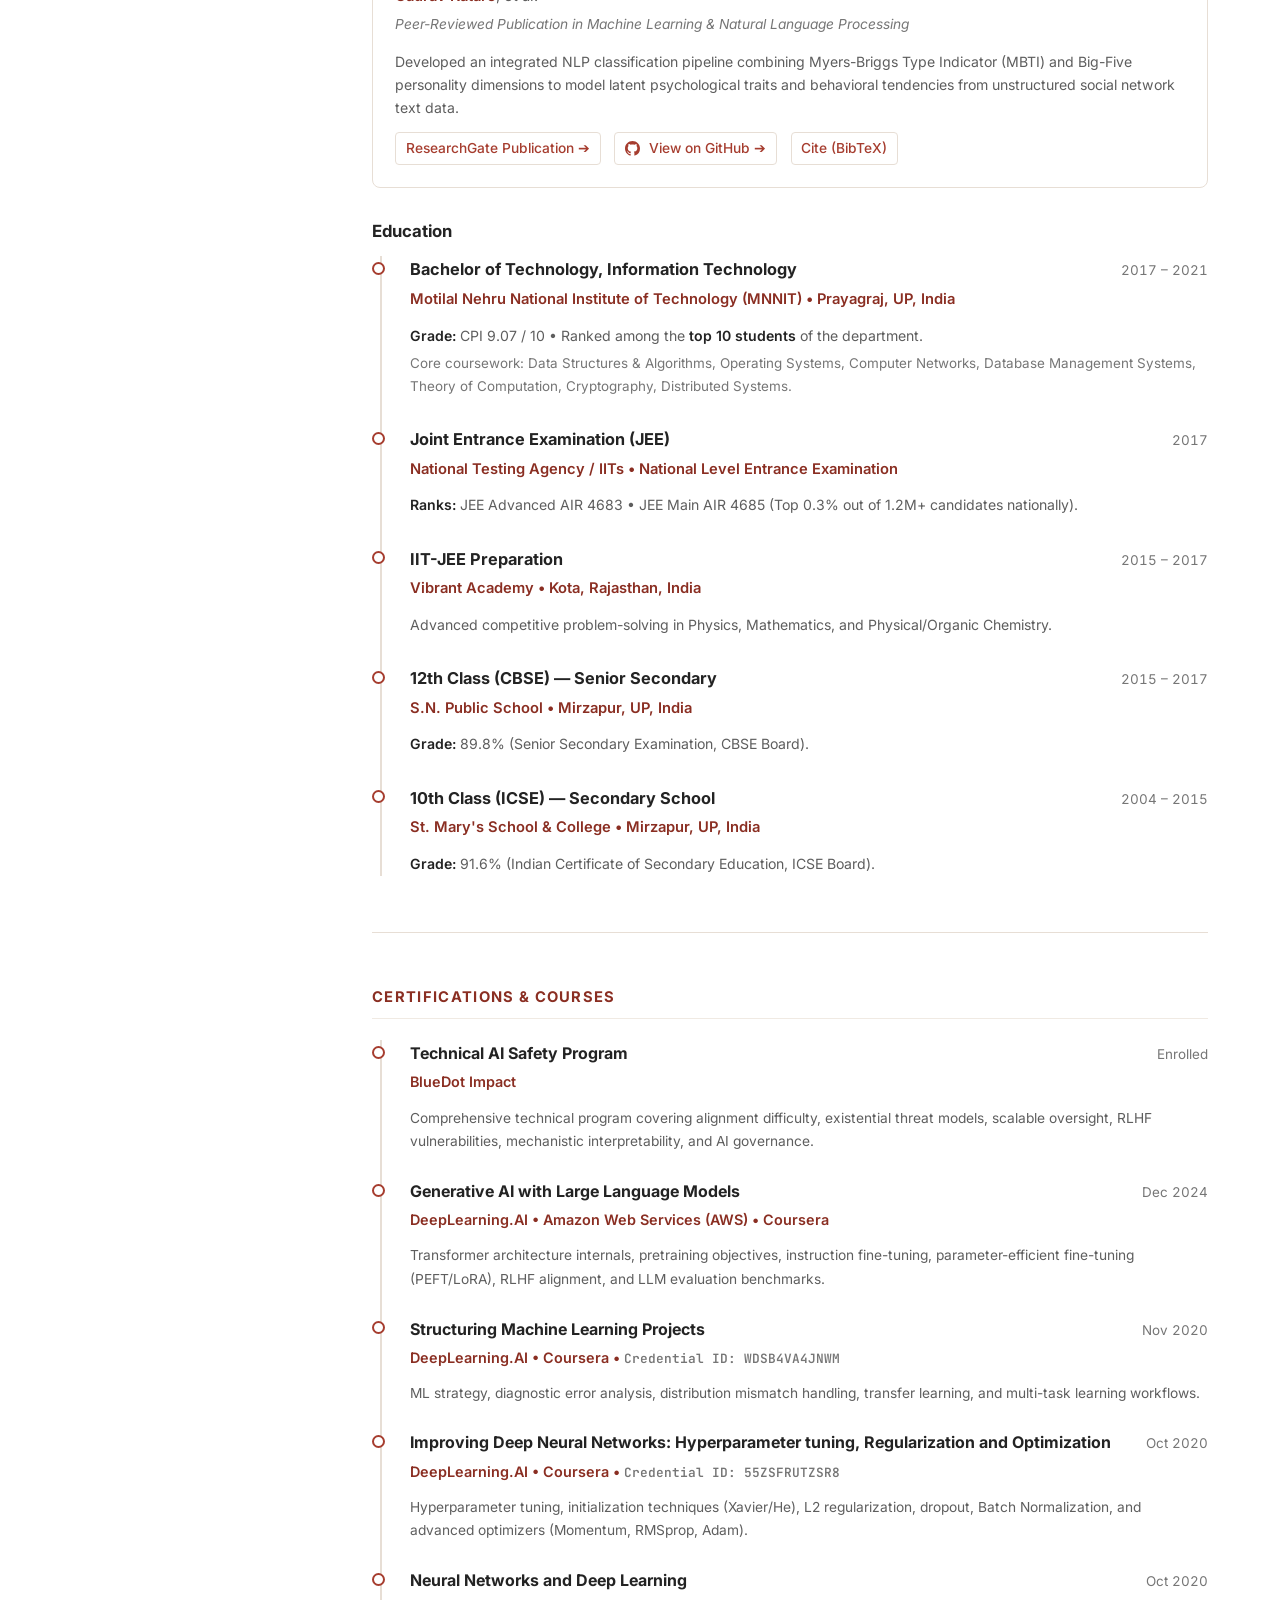
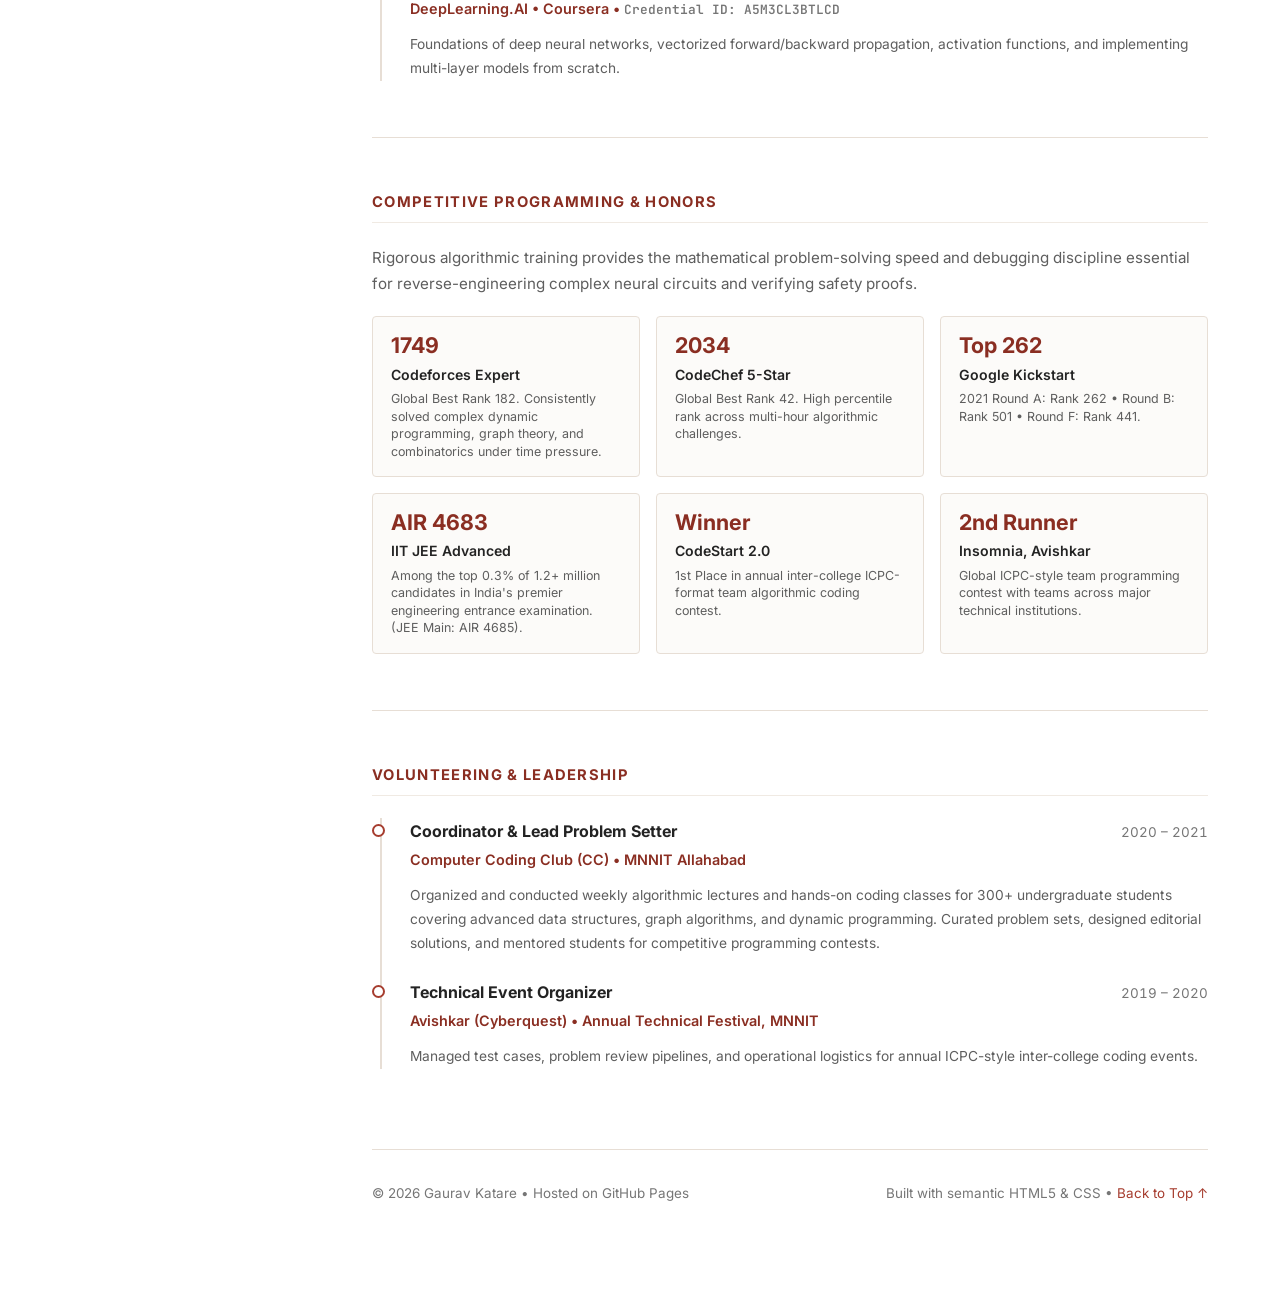
==== commit 369c869c: "Rename AI Projects to Projects, remove Google Scholar from sidebar links" ====
--- a/index.html
+++ b/index.html
@@ -54,7 +54,7 @@
         <ul class="sidebar-nav">
           <li><a href="#about" class="active">About Me</a></li>
           <li><a href="#experience">Industry Experience</a></li>
-          <li><a href="#projects">AI Projects</a></li>
+          <li><a href="#projects">Projects</a></li>
           <li><a href="#publications">Publications &amp; Education</a></li>
           <li><a href="#certifications">Certifications</a></li>
           <li><a href="#honors">Competitive Coding</a></li>
@@ -80,10 +80,6 @@
           <!-- LinkedIn -->
           <a href="https://www.linkedin.com/in/gaurav2000" target="_blank" rel="noopener noreferrer" title="LinkedIn - @gaurav2000">
             <svg viewBox="0 0 24 24" fill="currentColor"><path d="M19 0h-14c-2.761 0-5 2.239-5 5v14c0 2.761 2.239 5 5 5h14c2.762 0 5-2.239 5-5v-14c0-2.761-2.238-5-5-5zm-11 19h-3v-11h3v11zm-1.5-12.268c-.966 0-1.75-.79-1.75-1.764s.784-1.764 1.75-1.764 1.75.79 1.75 1.764-.783 1.764-1.75 1.764zm13.5 12.268h-3v-5.604c0-3.368-4-3.113-4 0v5.604h-3v-11h3v1.765c1.396-2.586 7-2.777 7 2.476v6.759z"/></svg>
-          </a>
-          <!-- Google Scholar / Research -->
-          <a href="https://scholar.google.com" target="_blank" rel="noopener noreferrer" title="Google Scholar">
-            <svg viewBox="0 0 24 24" fill="currentColor"><path d="M12 24a7 7 0 1 1 0-14 7 7 0 0 1 0 14zm0-24L0 9.5l4.838 3.94A8 8 0 0 1 12 9a8 8 0 0 1 7.162 4.44L24 9.5z"/></svg>
           </a>
         </div>
 
@@ -193,10 +189,10 @@
 
         <hr>
 
-        <!-- ── SECTION: AI PROJECTS ── -->
+        <!-- ── SECTION: PROJECTS ── -->
         <section id="projects">
           <div class="section-header">
-            <h2>AI Projects</h2>
+            <h2>Projects</h2>
           </div>
 
           <!-- Recobee AI Script Evaluation -->
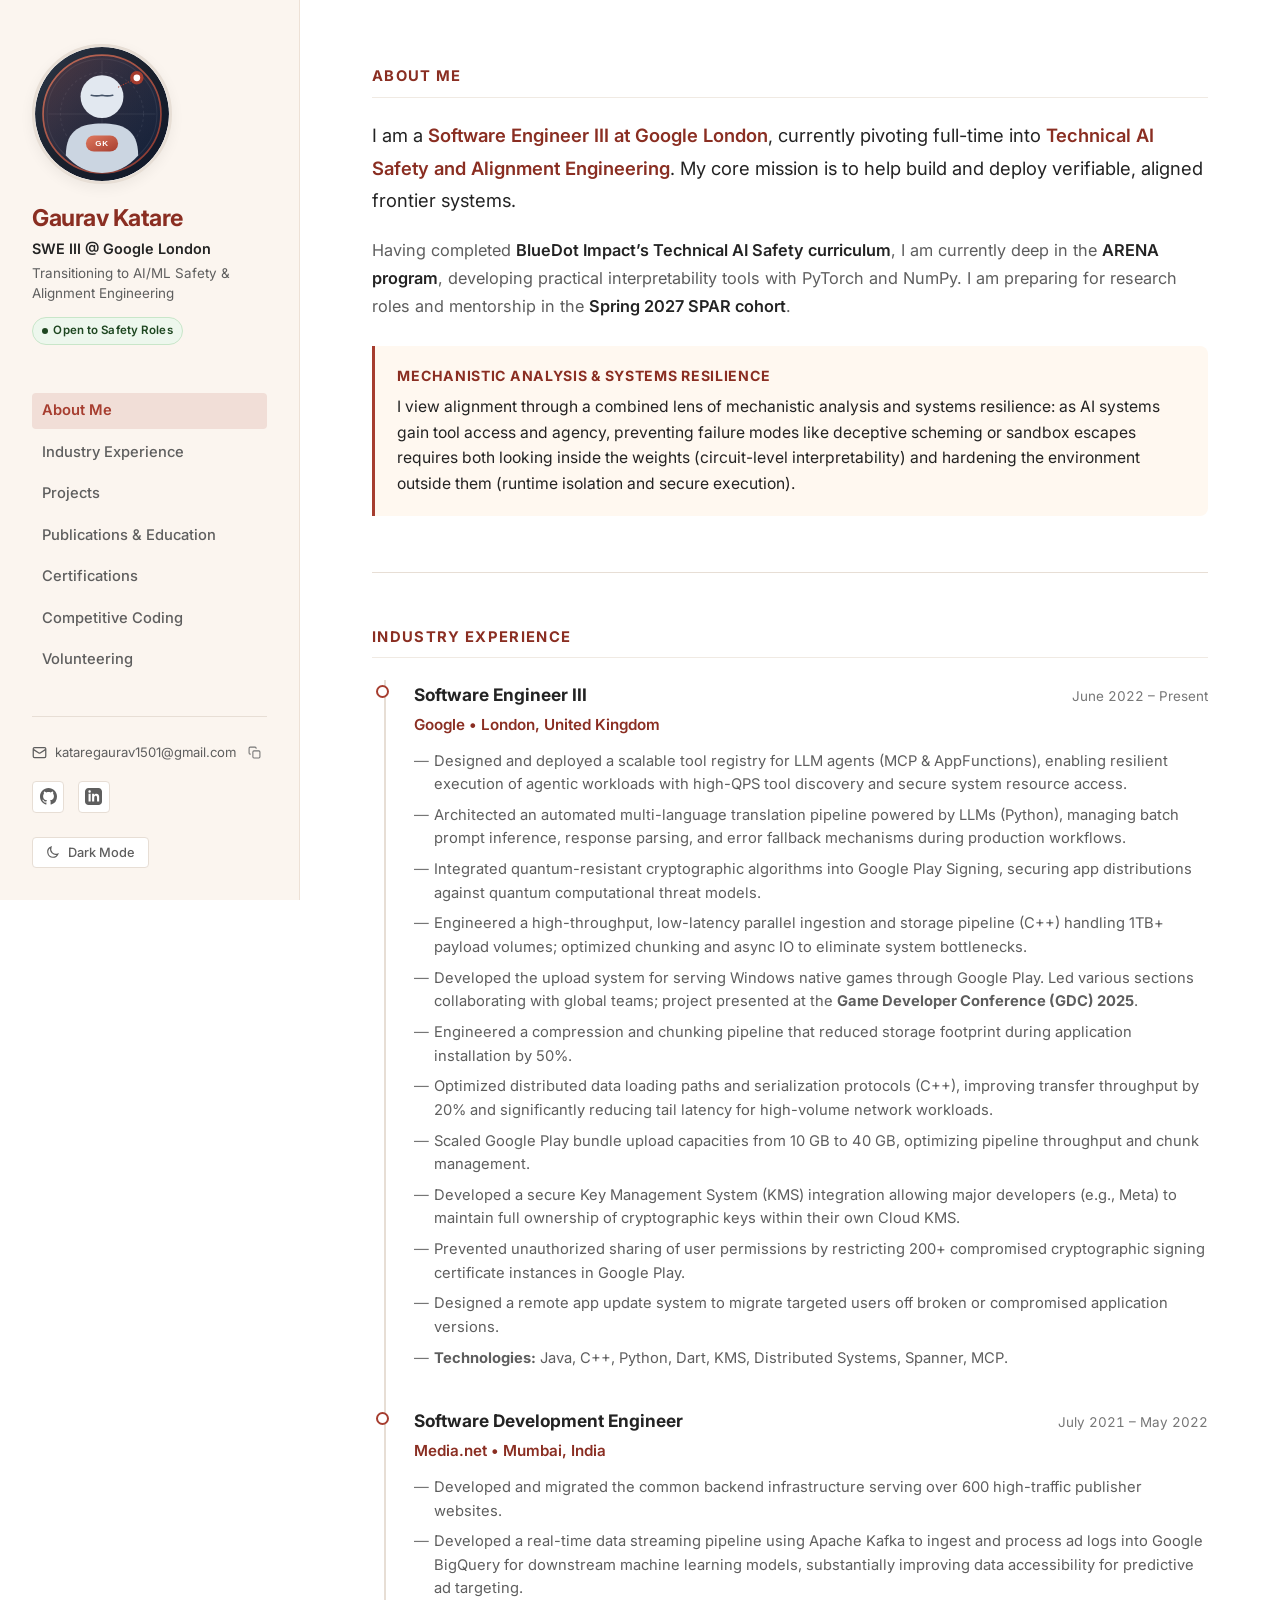
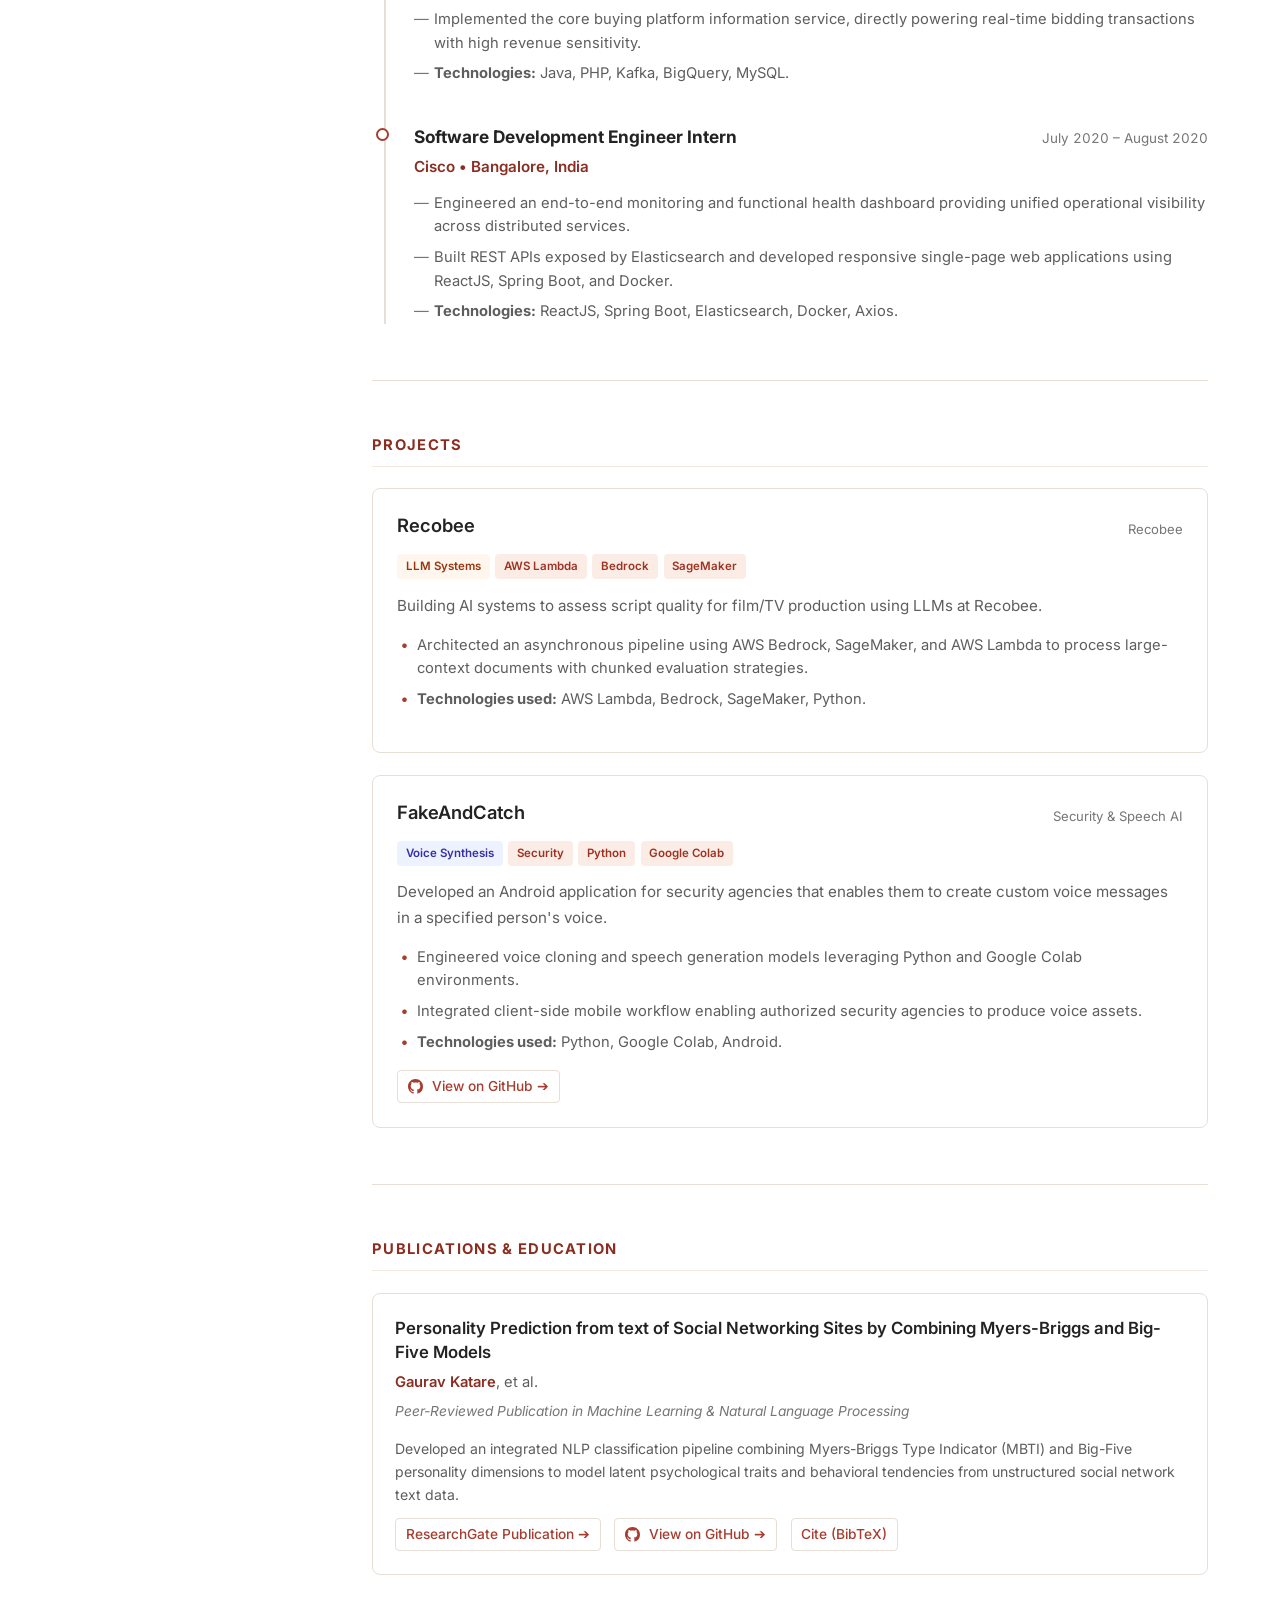
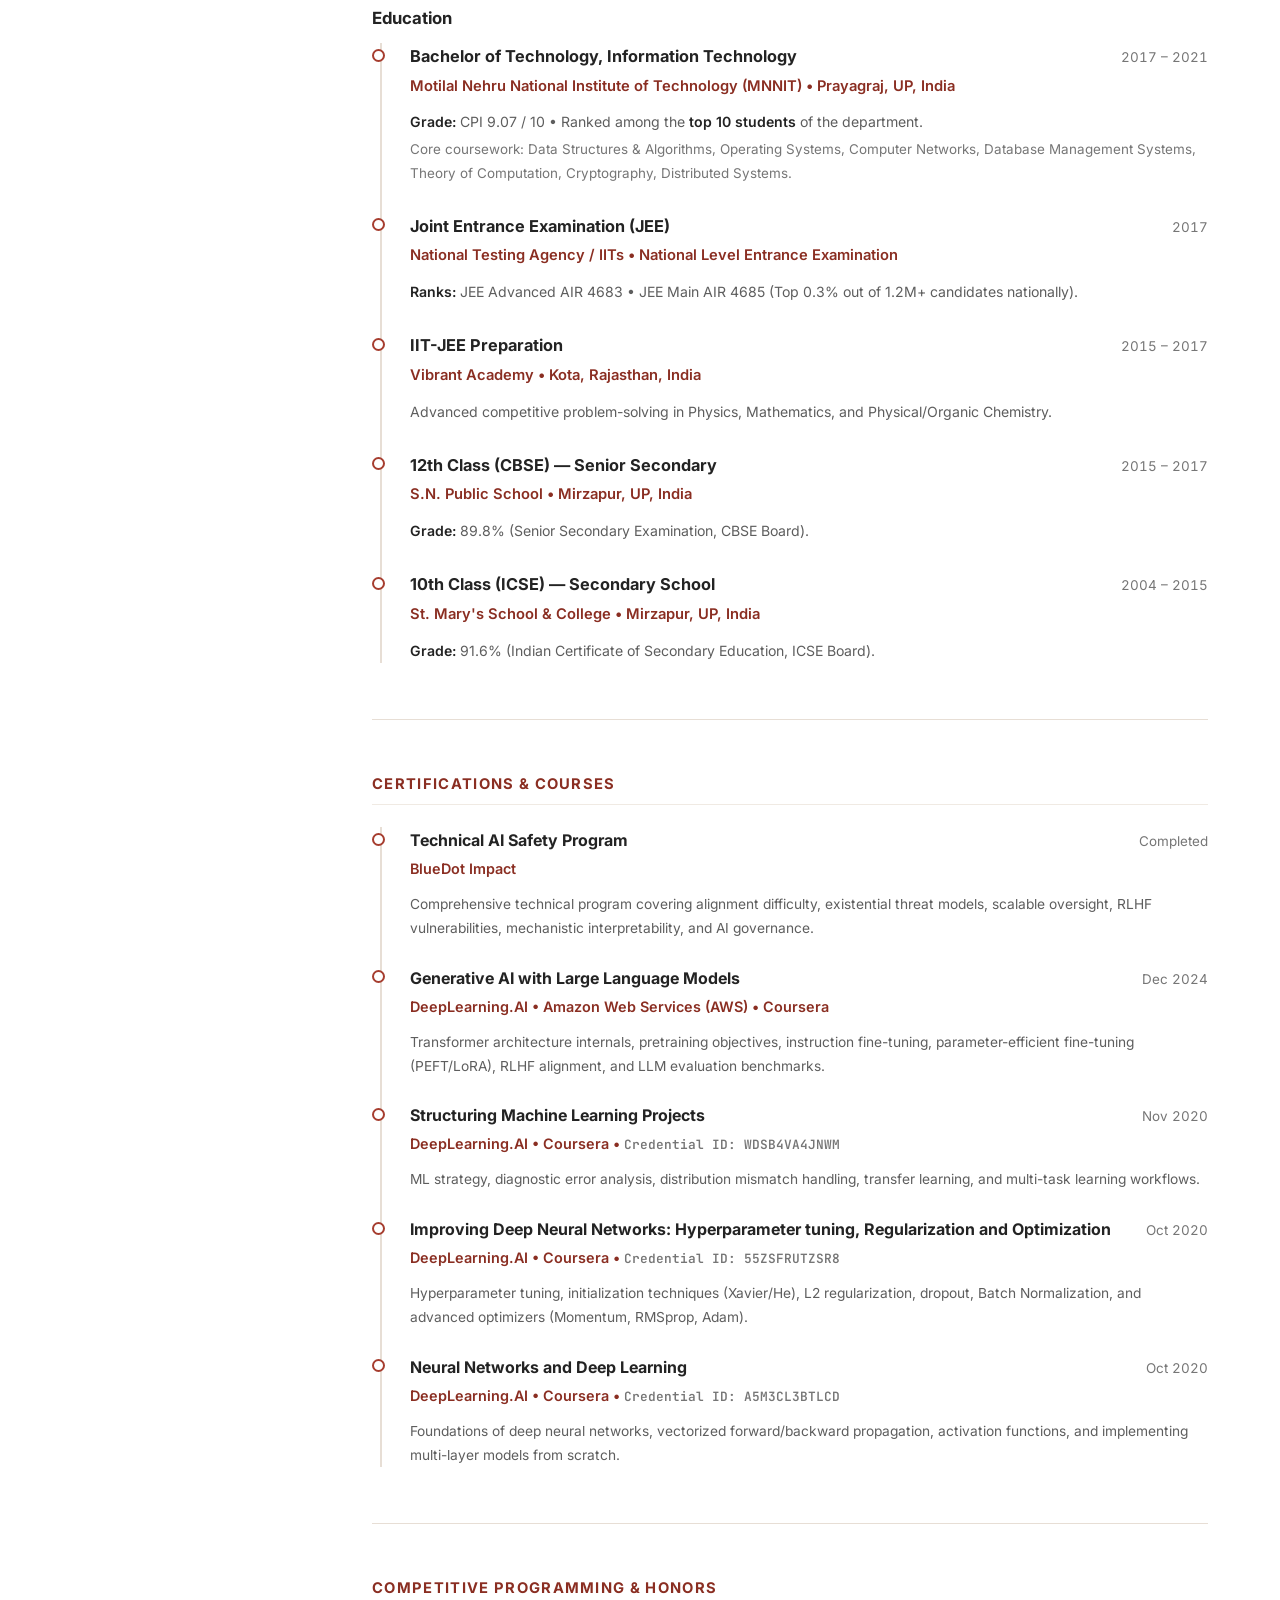
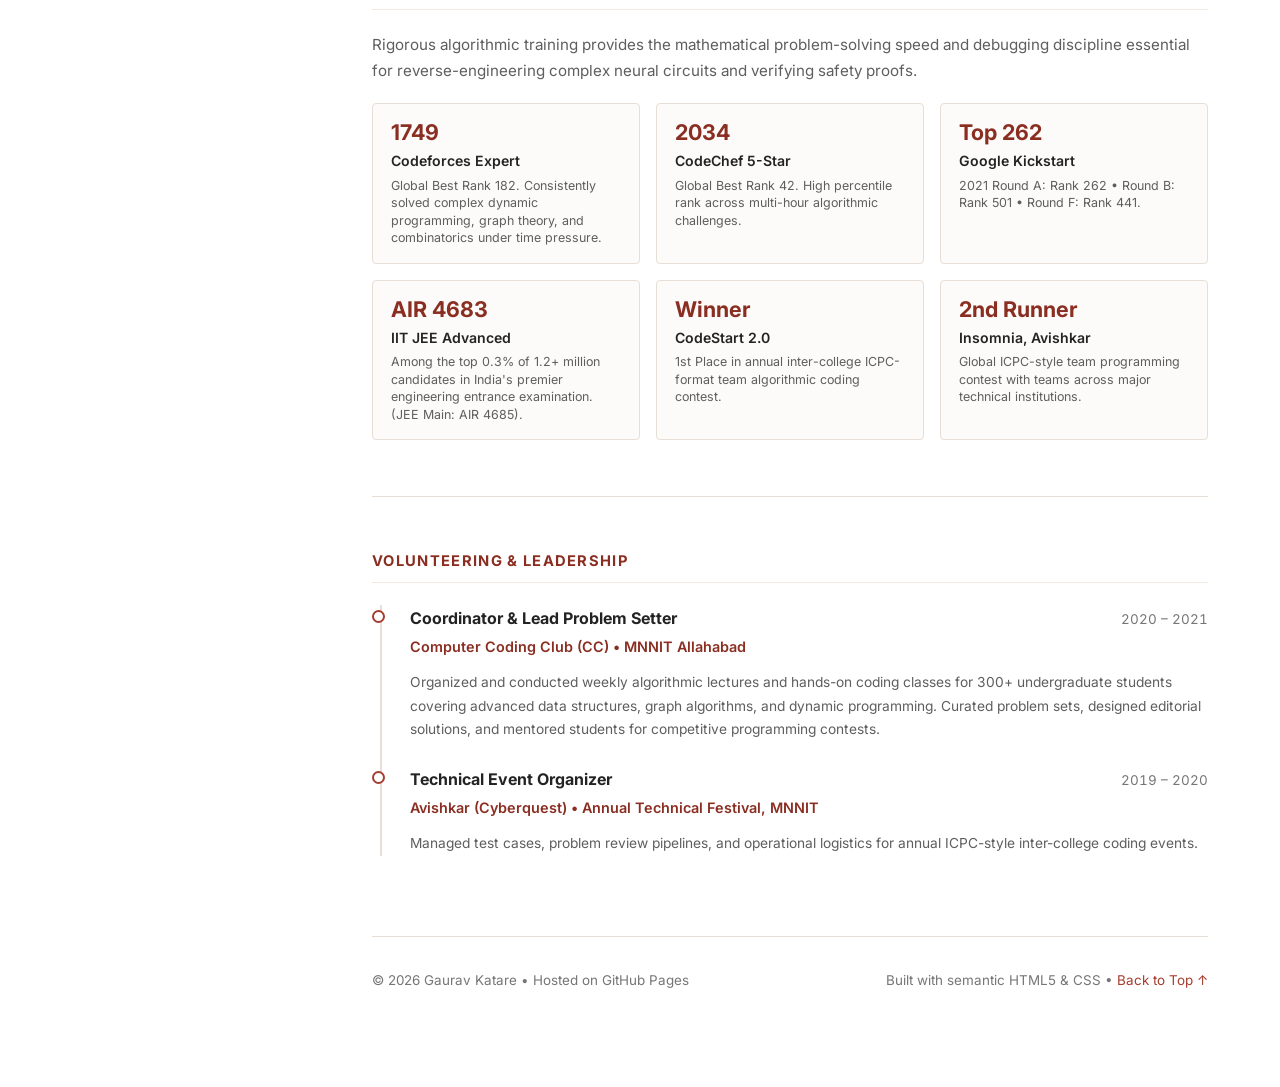
==== commit f86c4071: "Update About Me section with exact mission, ARENA, and SPAR 2027 details; set BlueDot status to Comp" ====
--- a/index.html
+++ b/index.html
@@ -104,20 +104,16 @@
           </div>
 
           <p class="lead-intro">
-            I am a <strong>Software Engineer III at Google London</strong> transitioning into <strong>Technical AI Safety &amp; Alignment Engineering</strong>. My mission is to build verifiable, interpretable, and sandboxed AI systems that remain robust and aligned as models gain autonomous agentic capabilities.
+            I am a <strong>Software Engineer III at Google London</strong>, currently pivoting full-time into <strong>Technical AI Safety and Alignment Engineering</strong>. My core mission is to help build and deploy verifiable, aligned frontier systems.
           </p>
 
           <p class="body-text">
-            At Google, I design high-throughput distributed infrastructure and security protocols—ranging from architecting <strong>C++ pipelines handling 1TB+ payloads</strong> to designing a <strong>scalable tool registry for LLM agents (MCP &amp; AppFunctions)</strong> with secure resource sandboxing, and integrating quantum-resistant cryptography into Google Play Signing.
+            Having completed <strong>BlueDot Impact’s Technical AI Safety curriculum</strong>, I am currently deep in the <strong>ARENA program</strong>, developing practical interpretability tools with PyTorch and NumPy. I am preparing for research roles and mentorship in the <strong>Spring 2027 SPAR cohort</strong>.
           </p>
 
-          <p class="body-text">
-            I am enrolled in <strong>BlueDot Impact's Technical AI Safety program</strong> and actively studying the <strong>ARENA (Alignment Research Engineer Accelerator) 3.0 curriculum</strong>, focusing on transformer mechanistic interpretability, activation patching, sparse autoencoders (SAEs), and alignment engineering. I also bring deep algorithmic rigor as a <strong>Codeforces Expert (Rating 1749)</strong>, <strong>CodeChef 5-Star (Rating 2034)</strong>, and <strong>IIT JEE Advanced AIR 4683</strong> holder.
-          </p>
-
           <div class="mission-callout">
-            <h4>Why Systems Engineering Meets AI Safety</h4>
-            As frontier foundation models evolve from passive autocomplete engines into autonomous agentic systems with access to tools, shell APIs, and execution environments, the distinction between software systems engineering, security, and alignment collapses. Ensuring models do not exhibit deceptive scheming, privilege escalation, or reward hacking requires both <em>microscopic interpretability</em> (inspecting transformer circuits) and <em>hardened systems sandboxing</em> (strict runtime isolation and verifiable governance).
+            <h4>Mechanistic Analysis &amp; Systems Resilience</h4>
+            I view alignment through a combined lens of mechanistic analysis and systems resilience: as AI systems gain tool access and agency, preventing failure modes like deceptive scheming or sandbox escapes requires both looking inside the weights (circuit-level interpretability) and hardening the environment outside them (runtime isolation and secure execution).
           </div>
         </section>
 
@@ -377,7 +373,7 @@
               <div class="timeline-marker"></div>
               <div class="timeline-role-row">
                 <span class="timeline-role" style="font-size:1rem;">Technical AI Safety Program</span>
-                <span class="timeline-date">Enrolled</span>
+                <span class="timeline-date">Completed</span>
               </div>
               <div class="timeline-company" style="font-size:0.9rem;">
                 BlueDot Impact
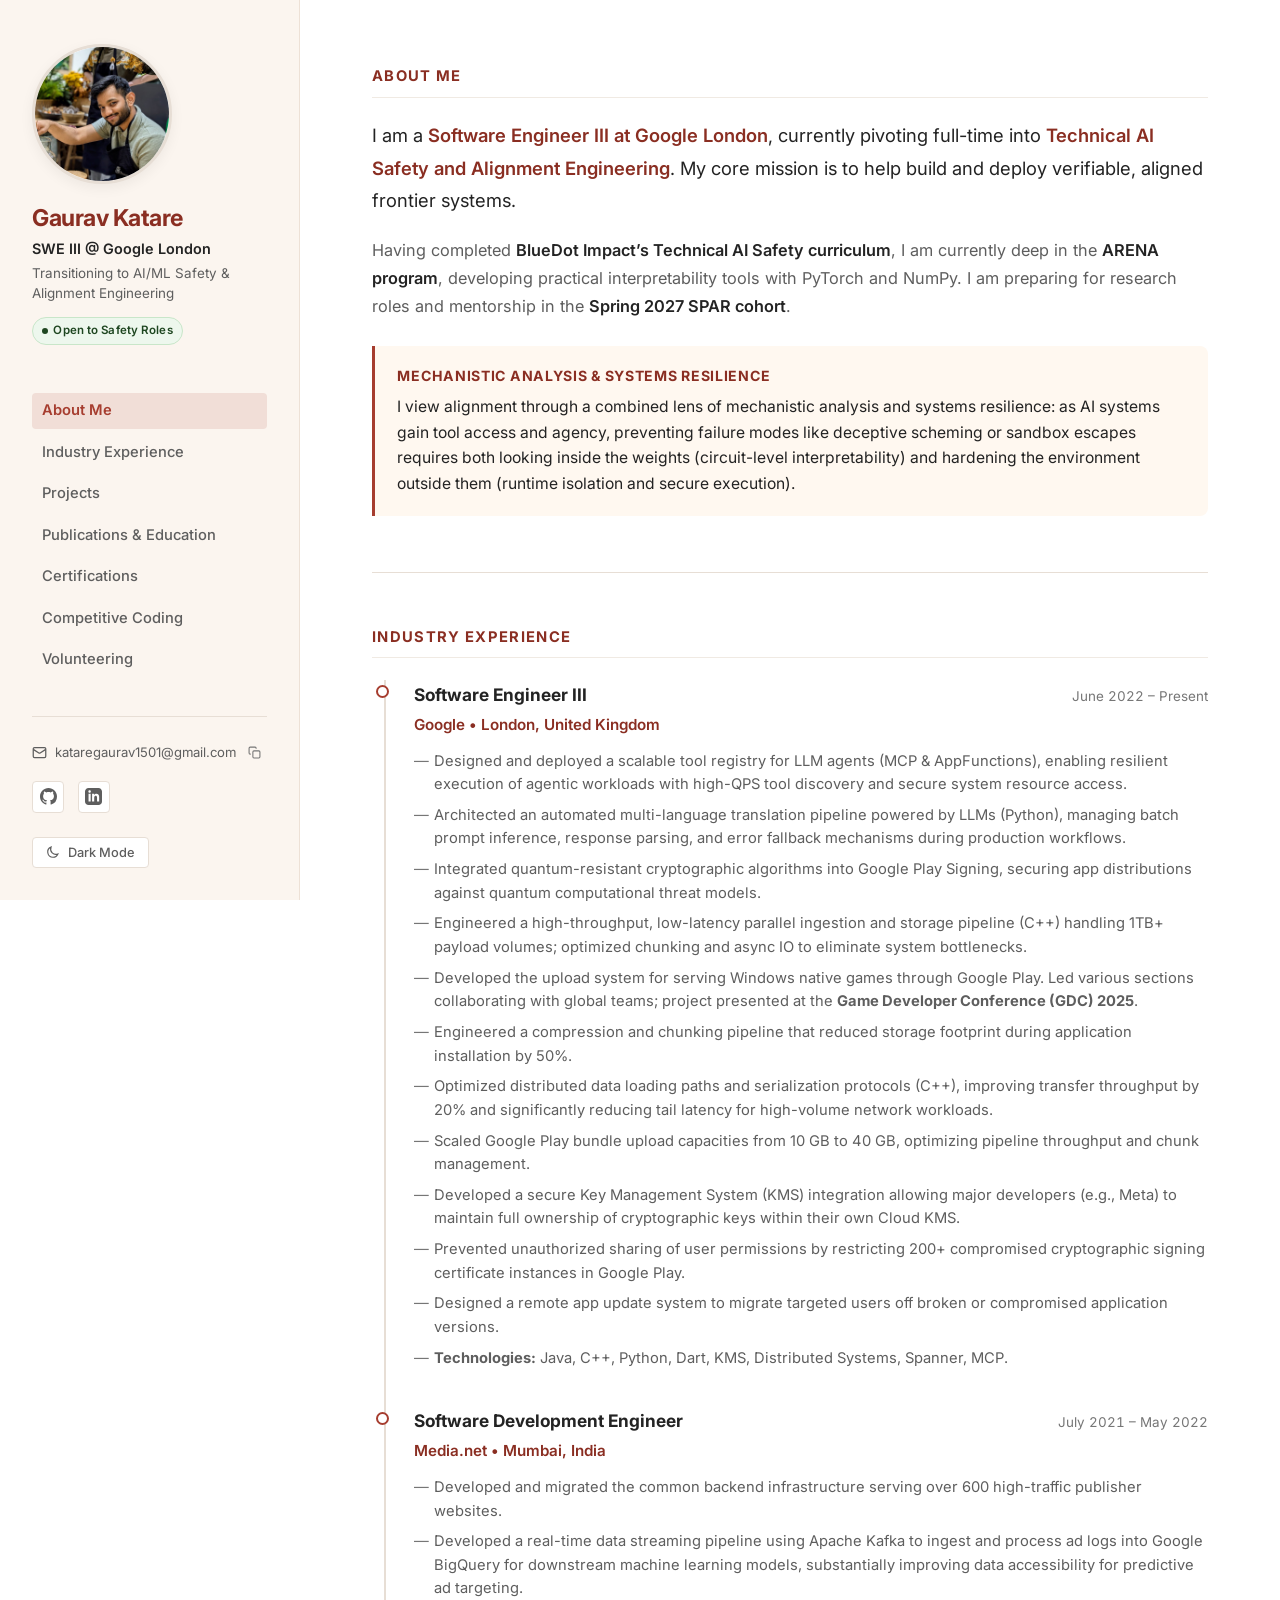
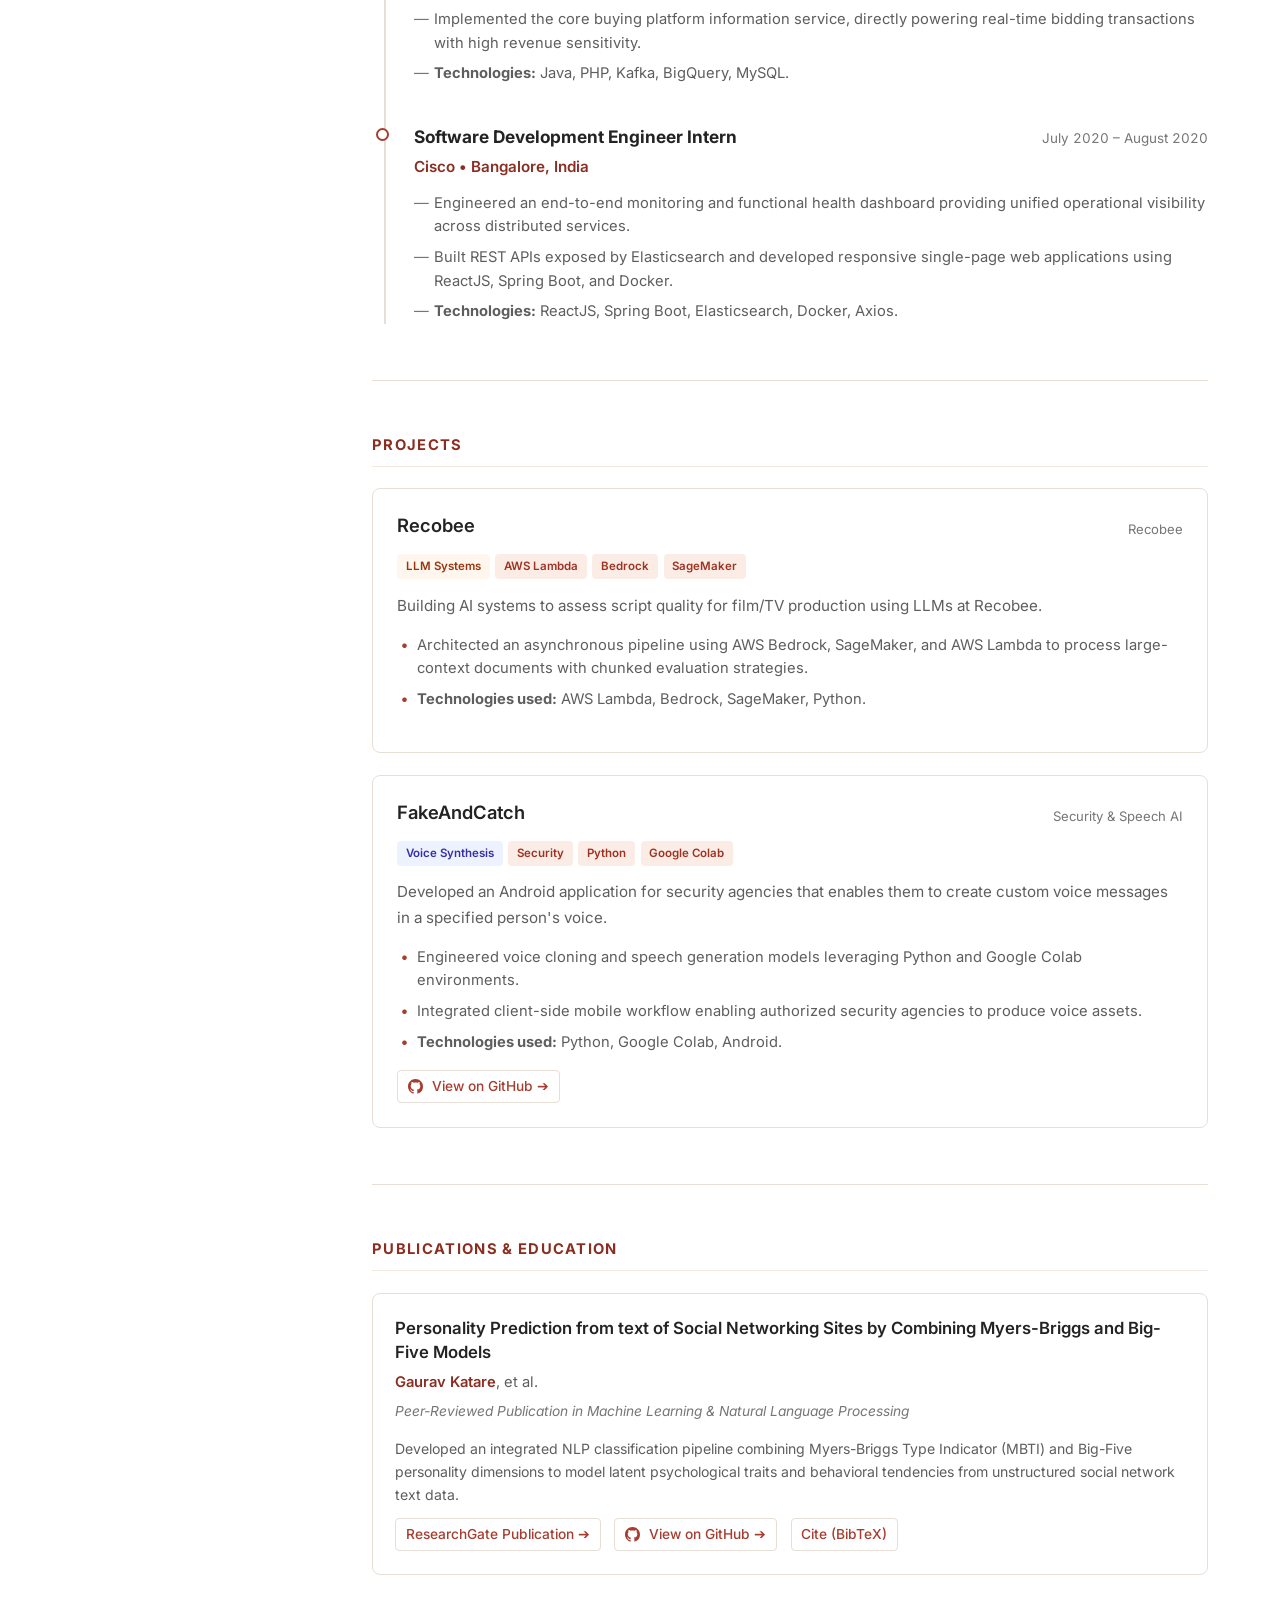
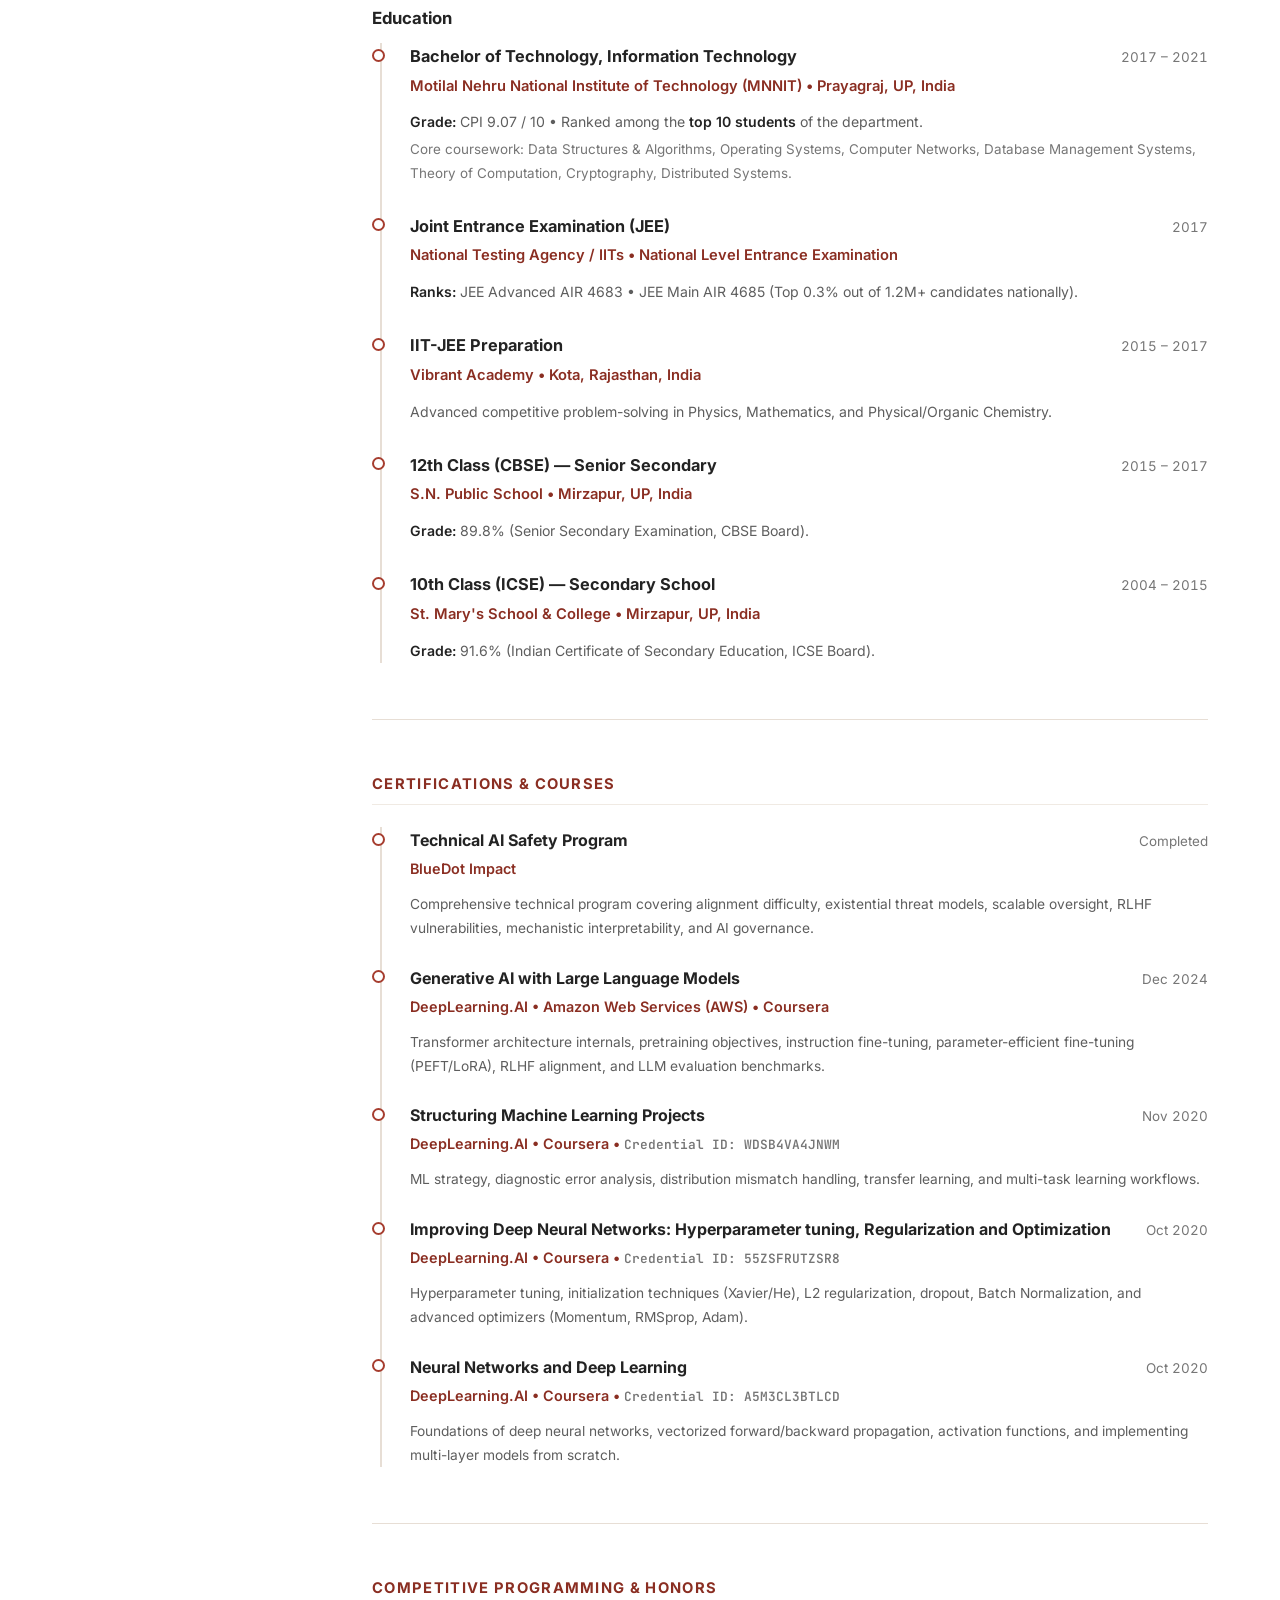
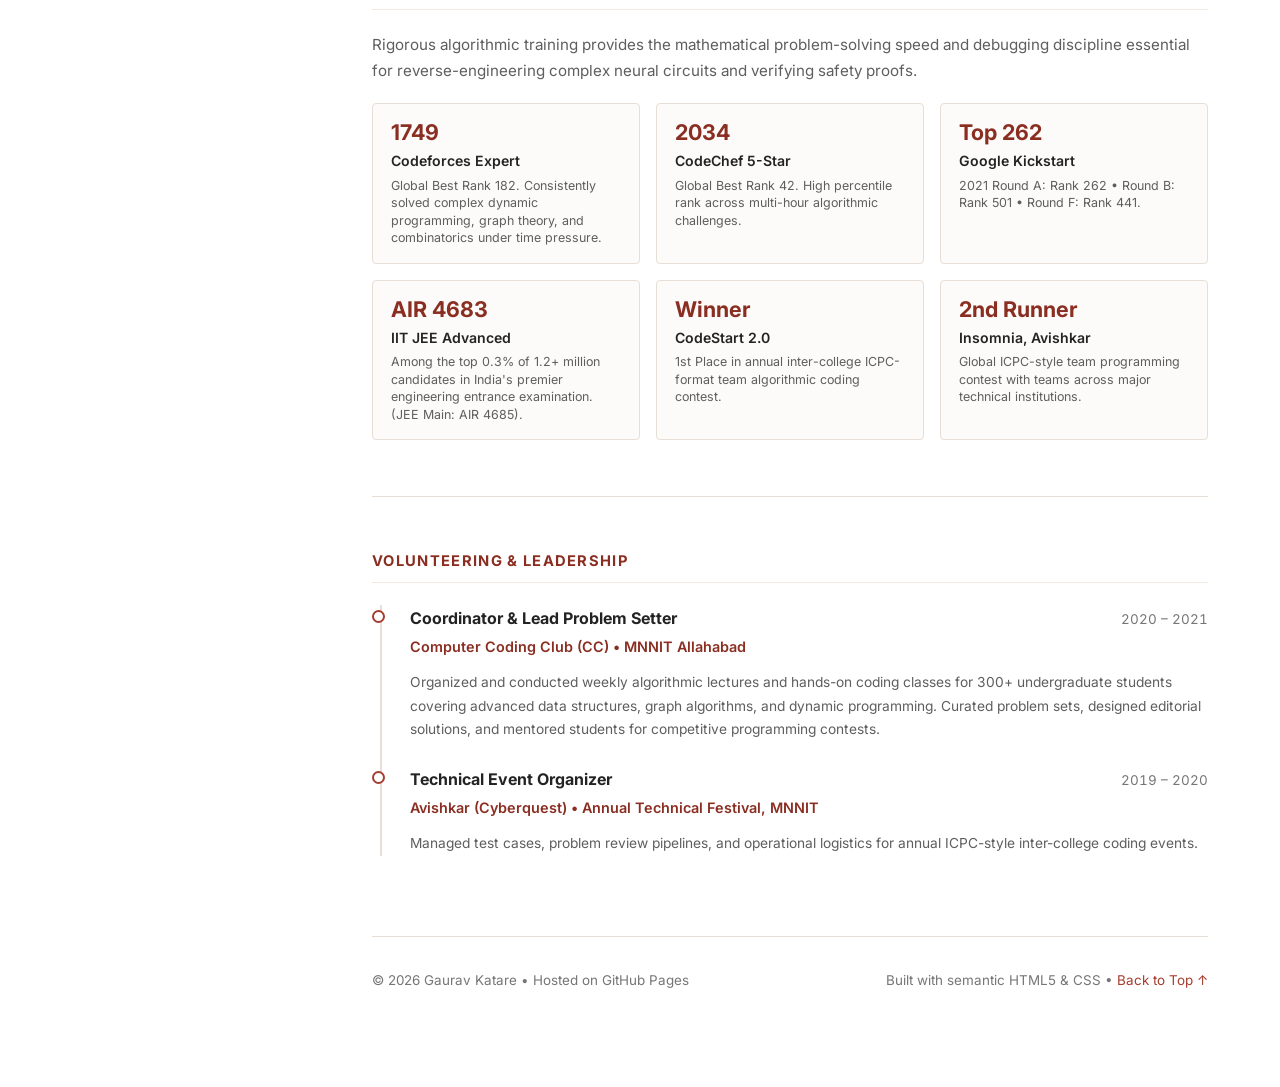
==== commit 85db0bf2: "Add profile photo cropped and set as avatar and og:image" ====
--- a/index.html
+++ b/index.html
@@ -13,7 +13,7 @@
   <meta property="og:url" content="https://gauravkatare.github.io/">
   <meta property="og:title" content="Gaurav Katare | AI Safety & Alignment Engineer">
   <meta property="og:description" content="Software Engineer III at Google London transitioning to Technical AI Safety. Bridging hardened systems engineering, cryptography, and transformer interpretability.">
-  <meta property="og:image" content="assets/images/avatar.svg">
+  <meta property="og:image" content="assets/images/profile.jpg">
 
   <link rel="icon" type="image/svg+xml" href="assets/images/favicon.svg">
   
@@ -34,8 +34,7 @@
     <aside class="sidebar" id="sidebar">
       <div class="profile-section">
         <div class="headshot">
-          <!-- Fallback hierarchy: Checks for profile.jpg, defaults to avatar.svg -->
-          <img src="assets/images/avatar.svg" 
+          <img src="assets/images/profile.jpg" 
                onerror="this.onerror=null; this.src='assets/images/avatar.svg';" 
                alt="Gaurav Katare Headshot">
         </div>
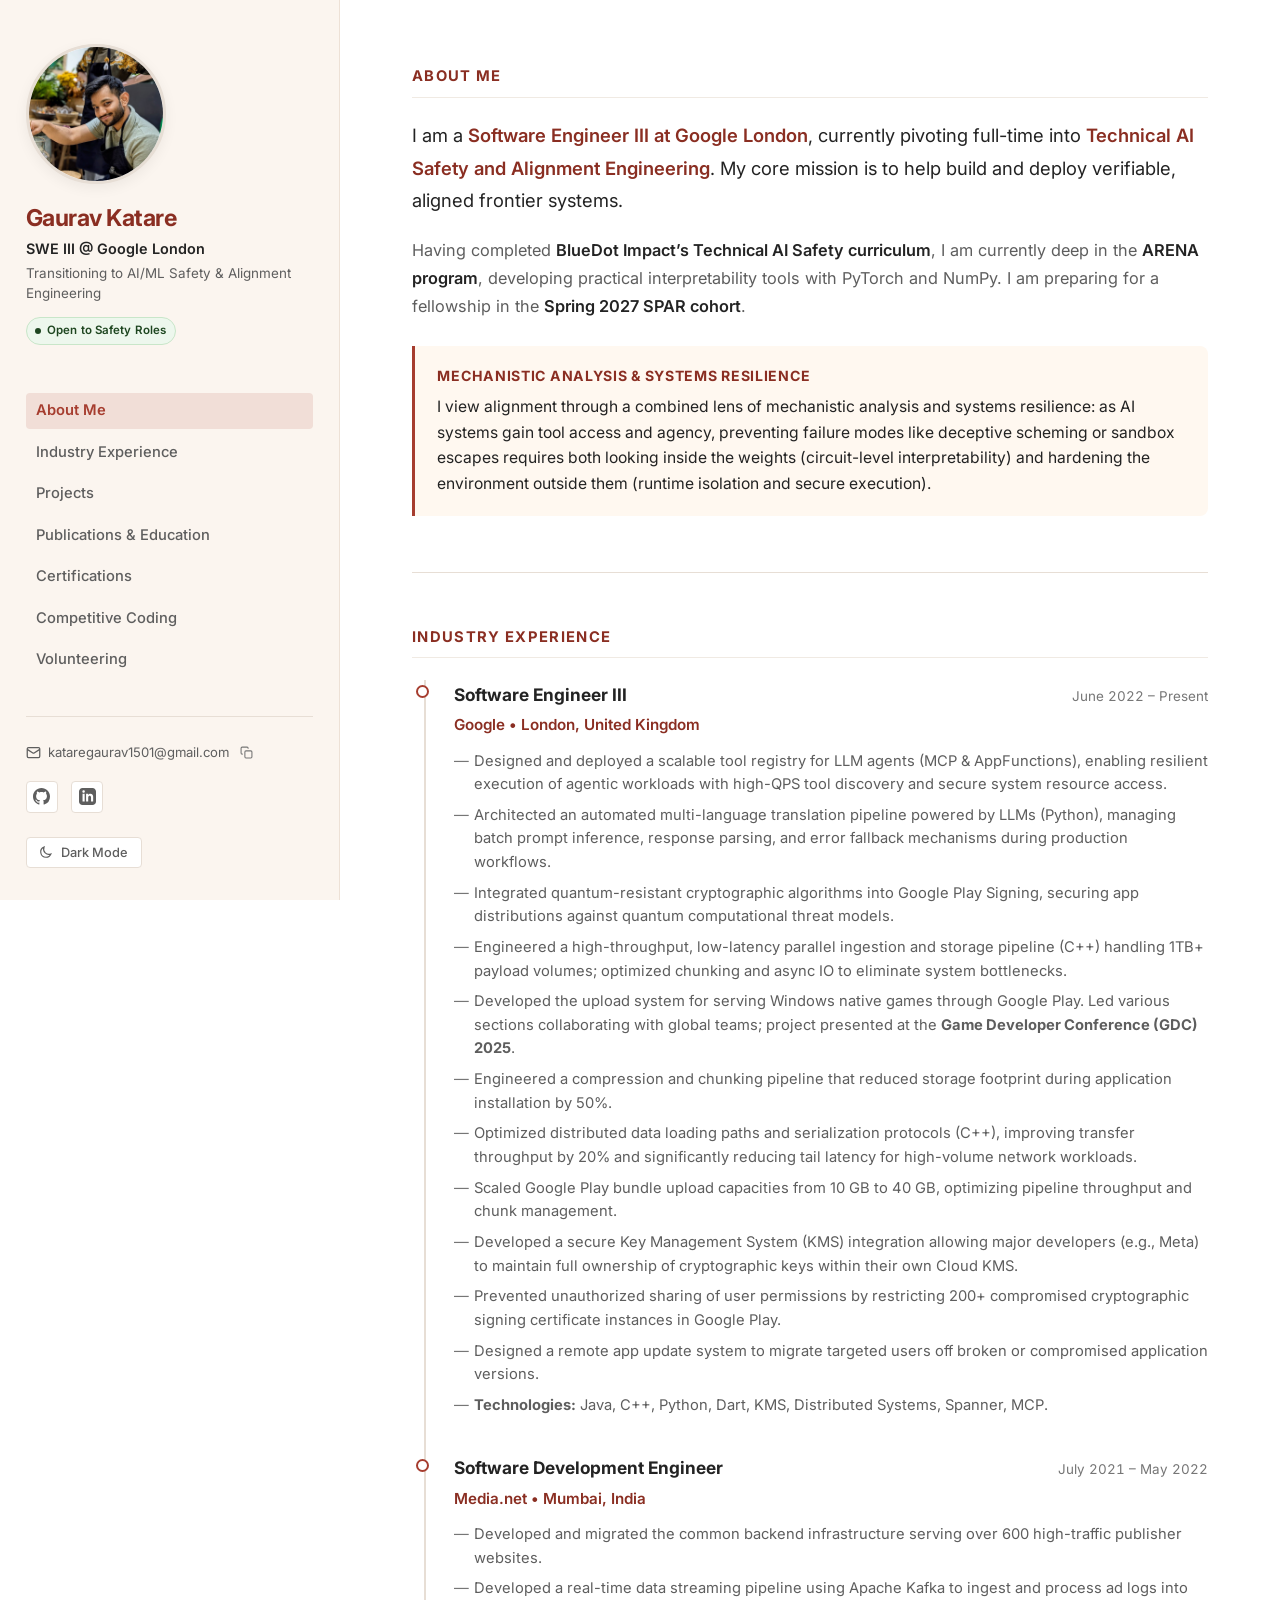
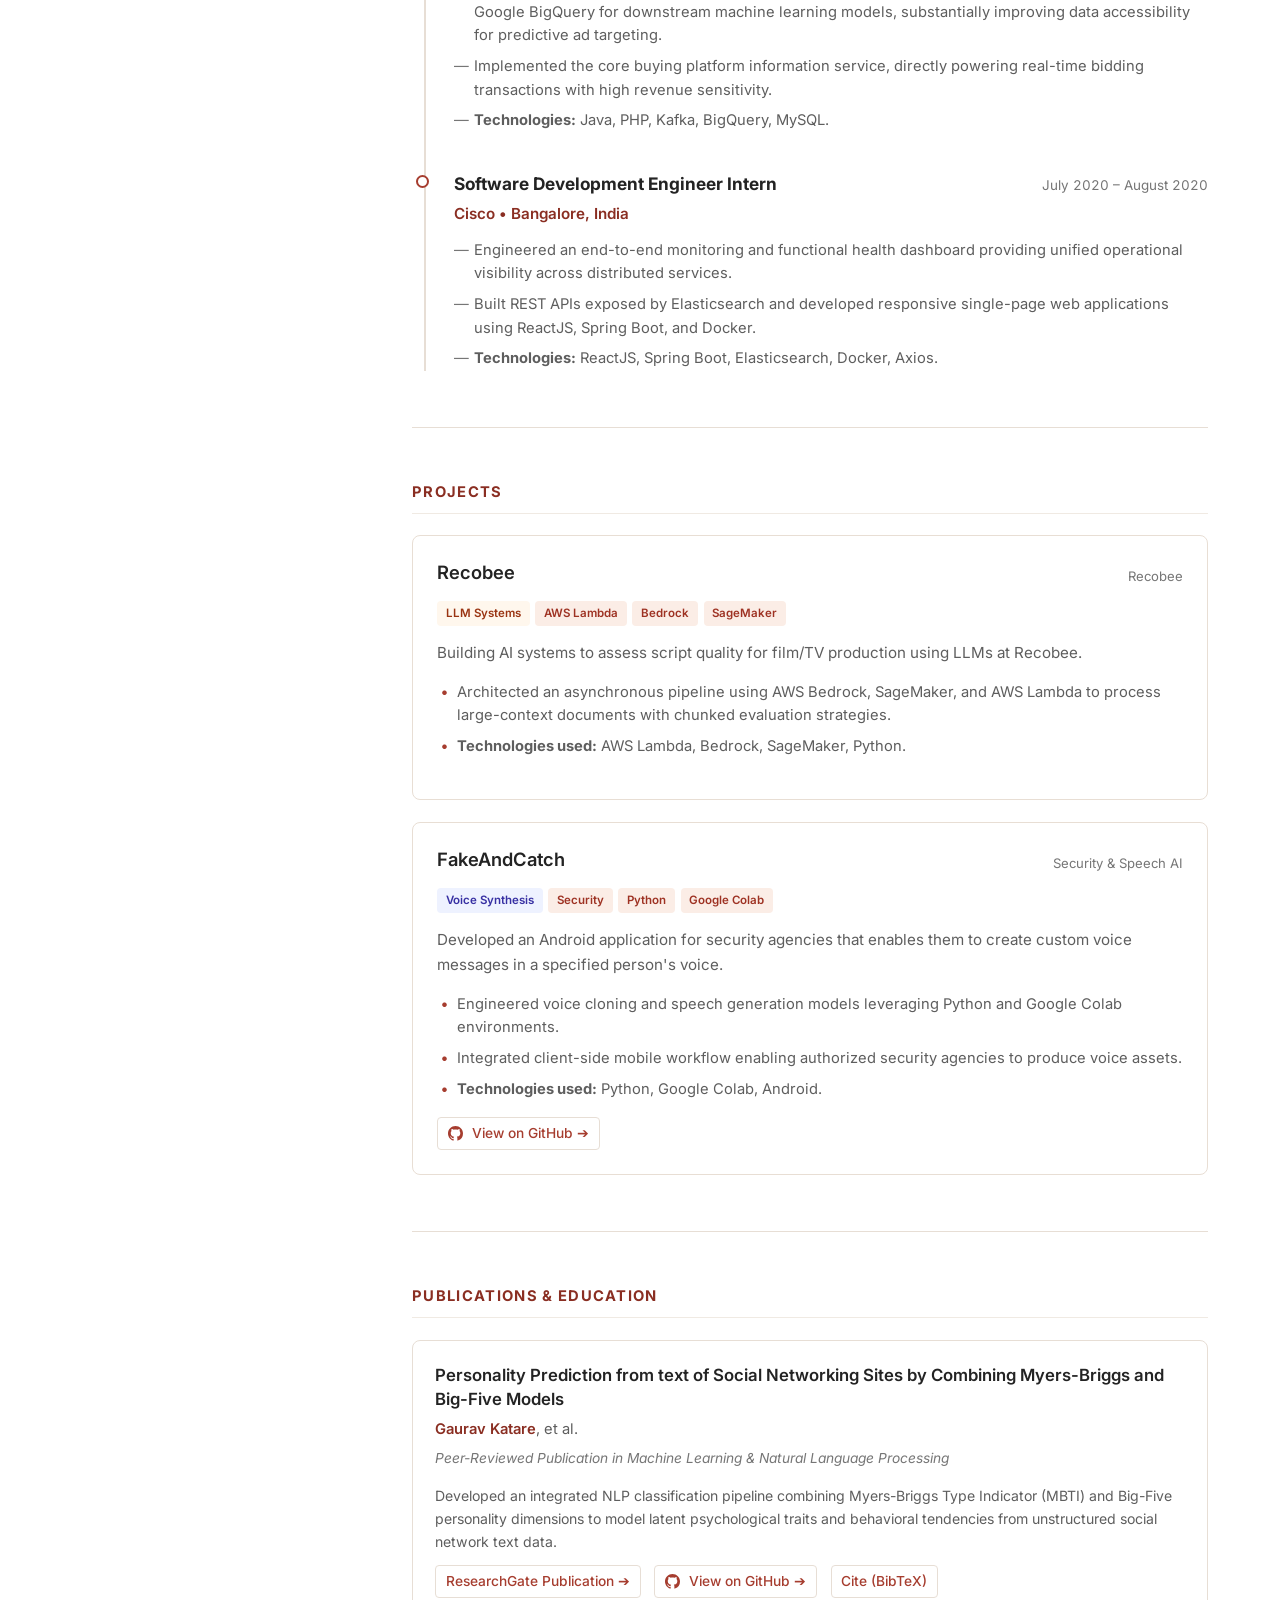
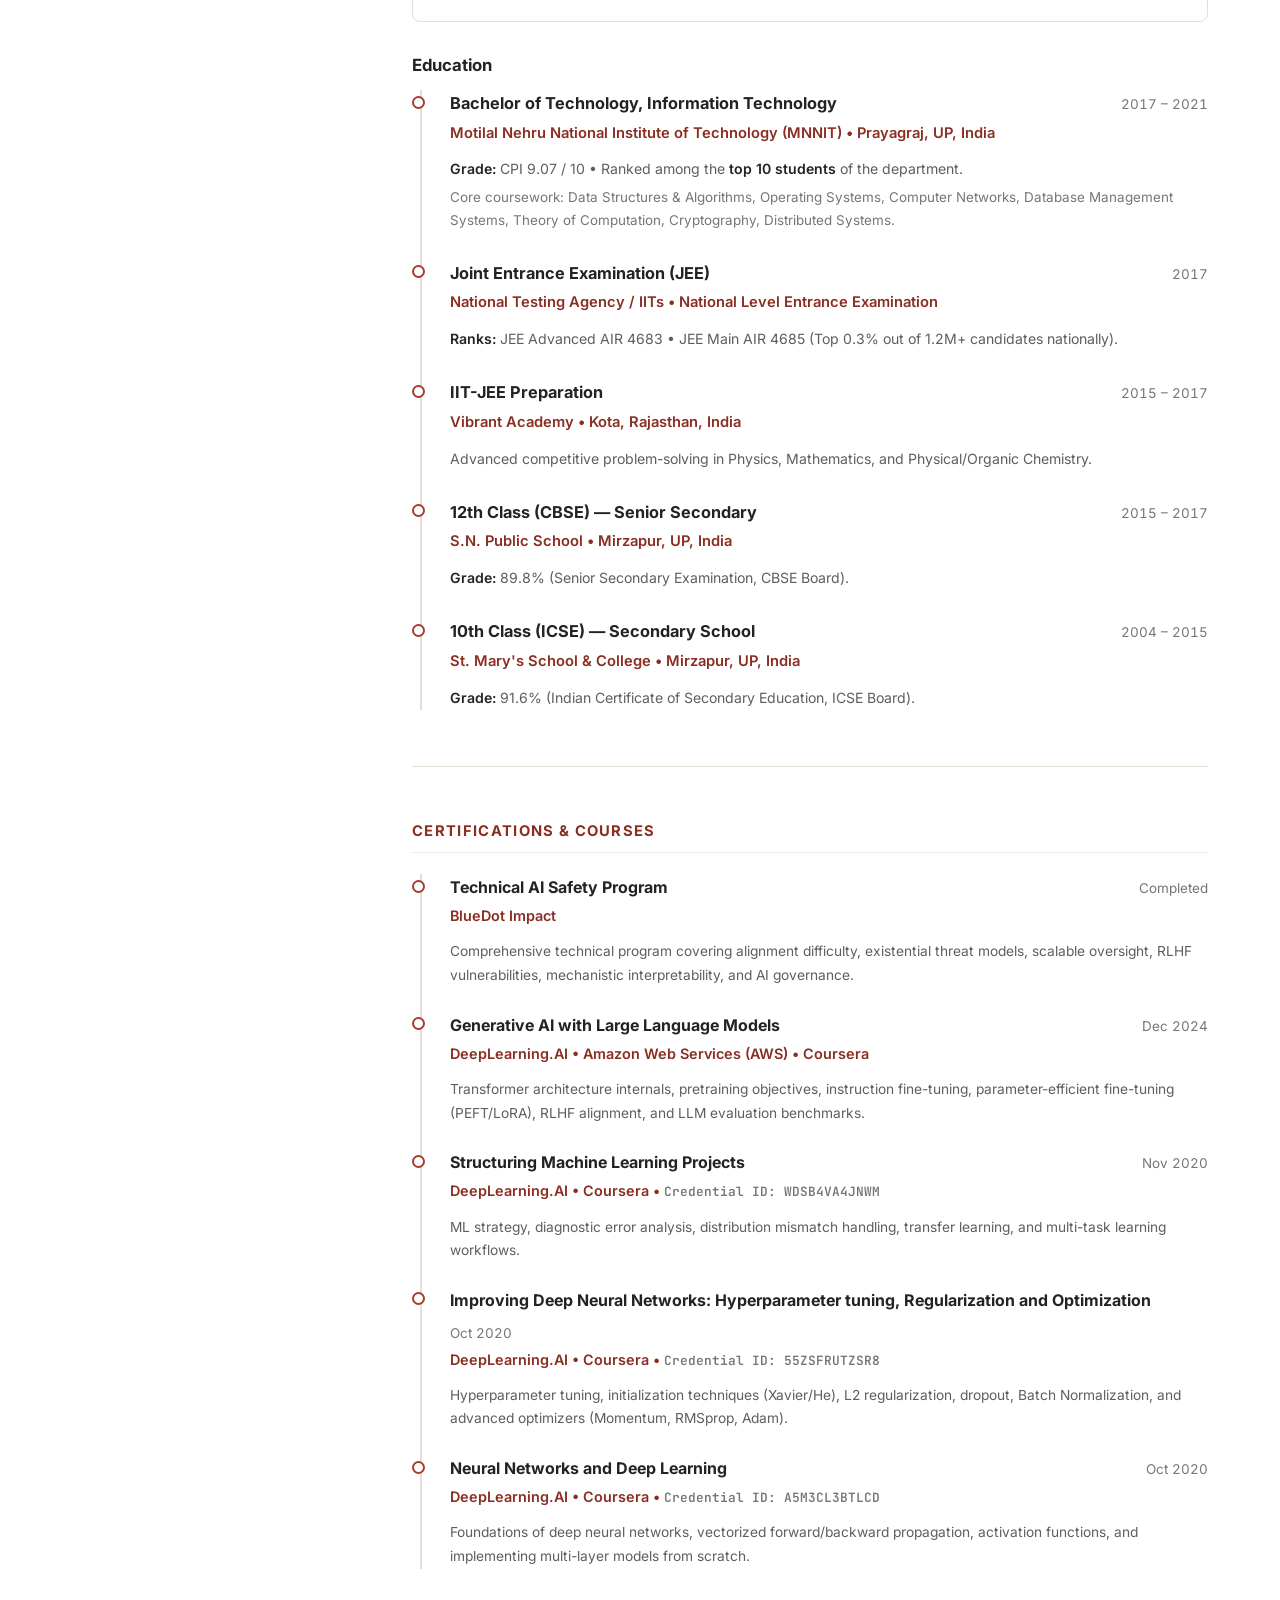
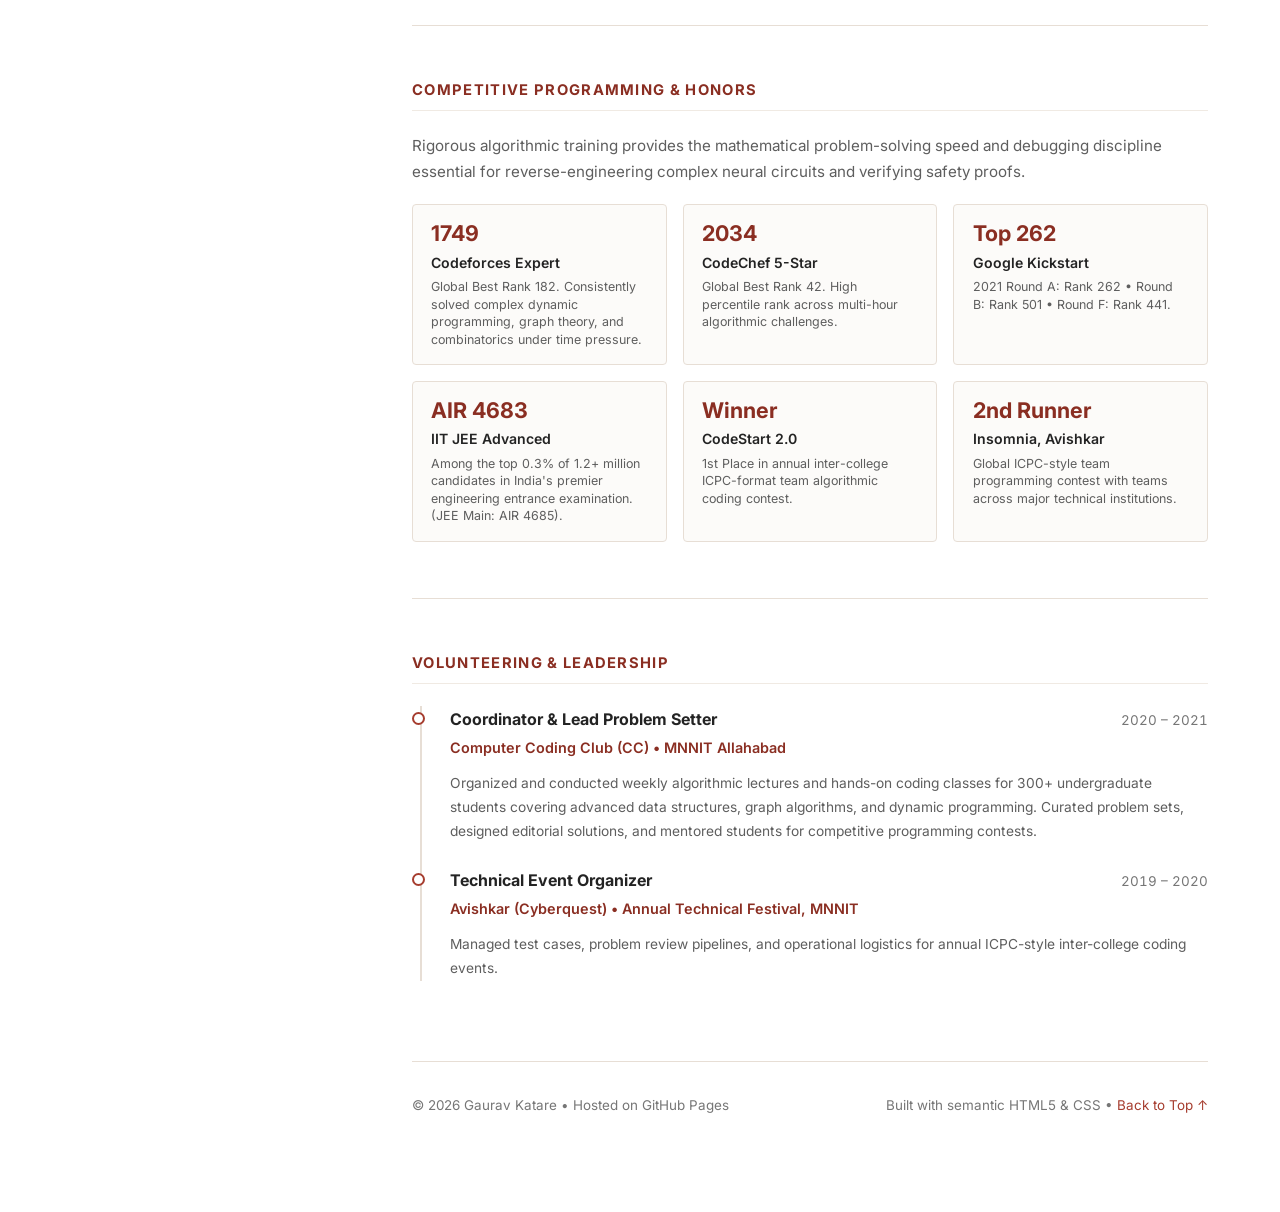
==== commit 77439fff: "Update About Me: preparing for a fellowship in Spring 2027 SPAR cohort" ====
--- a/index.html
+++ b/index.html
@@ -107,7 +107,7 @@
           </p>
 
           <p class="body-text">
-            Having completed <strong>BlueDot Impact’s Technical AI Safety curriculum</strong>, I am currently deep in the <strong>ARENA program</strong>, developing practical interpretability tools with PyTorch and NumPy. I am preparing for research roles and mentorship in the <strong>Spring 2027 SPAR cohort</strong>.
+            Having completed <strong>BlueDot Impact’s Technical AI Safety curriculum</strong>, I am currently deep in the <strong>ARENA program</strong>, developing practical interpretability tools with PyTorch and NumPy. I am preparing for a fellowship in the <strong>Spring 2027 SPAR cohort</strong>.
           </p>
 
           <div class="mission-callout">
--- a/assets/css/style.css
+++ b/assets/css/style.css
@@ -35,7 +35,7 @@
   --success-border: #c8e6c9;
   
   /* Layout Dimensions */
-  --sidebar-w: 300px;
+  --sidebar-w: 340px;
   --content-max-w: 860px;
   --radius-sm: 4px;
   --radius-md: 8px;
@@ -121,7 +121,7 @@
   top: 0;
   left: 0;
   height: 100vh;
-  padding: 2.75rem 2rem 2rem;
+  padding: 2.75rem 1.6rem 2rem;
   display: flex;
   flex-direction: column;
   overflow-y: auto;
@@ -267,16 +267,21 @@
 .email-box {
   display: flex;
   align-items: center;
-  gap: 0.5rem;
+  gap: 0.45rem;
   font-size: 0.82rem;
   color: var(--text-muted);
   margin-bottom: 1.1rem;
-  word-break: break-all;
+  white-space: nowrap;
+}
+
+.email-box svg {
+  flex-shrink: 0;
 }
 
 .email-box a {
   color: var(--text-muted);
   text-decoration: none;
+  white-space: nowrap;
 }
 
 .email-box a:hover {
@@ -293,6 +298,7 @@
   border-radius: var(--radius-sm);
   display: inline-flex;
   align-items: center;
+  flex-shrink: 0;
   transition: var(--transition);
 }
 
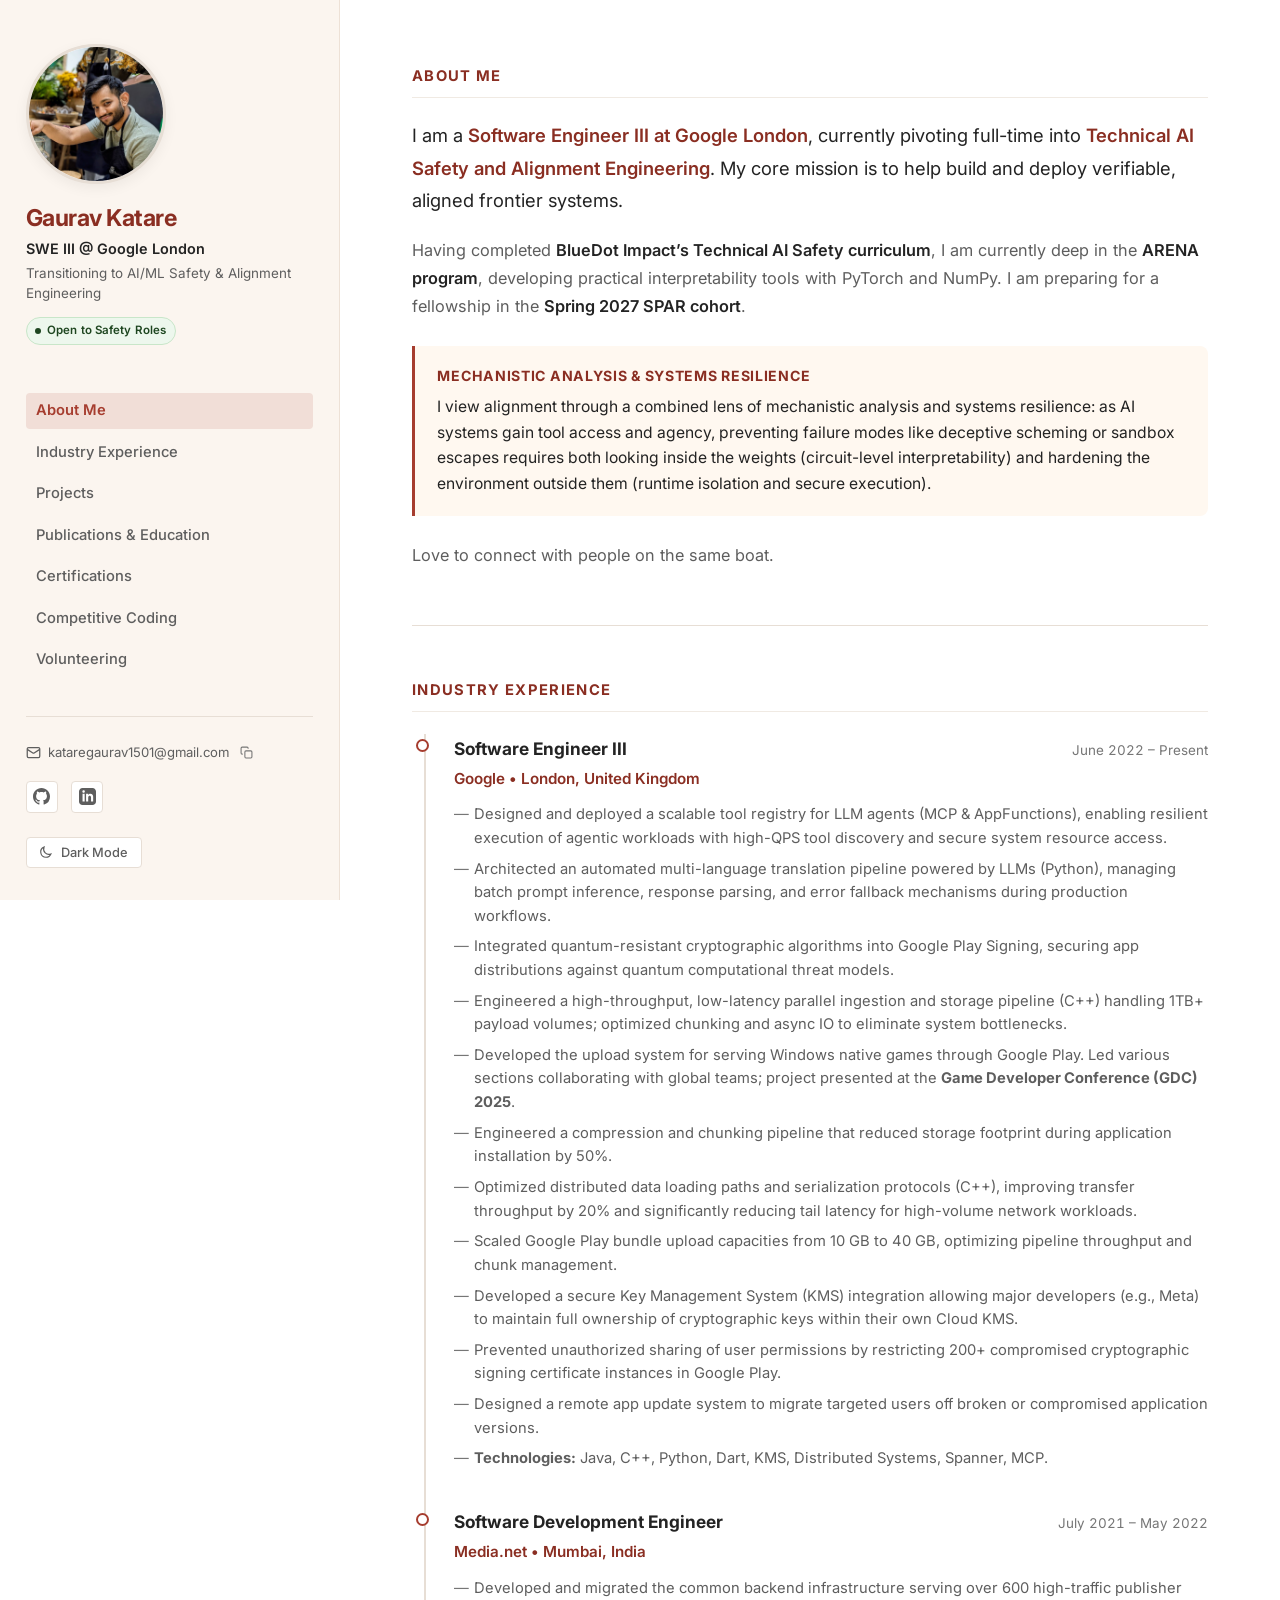
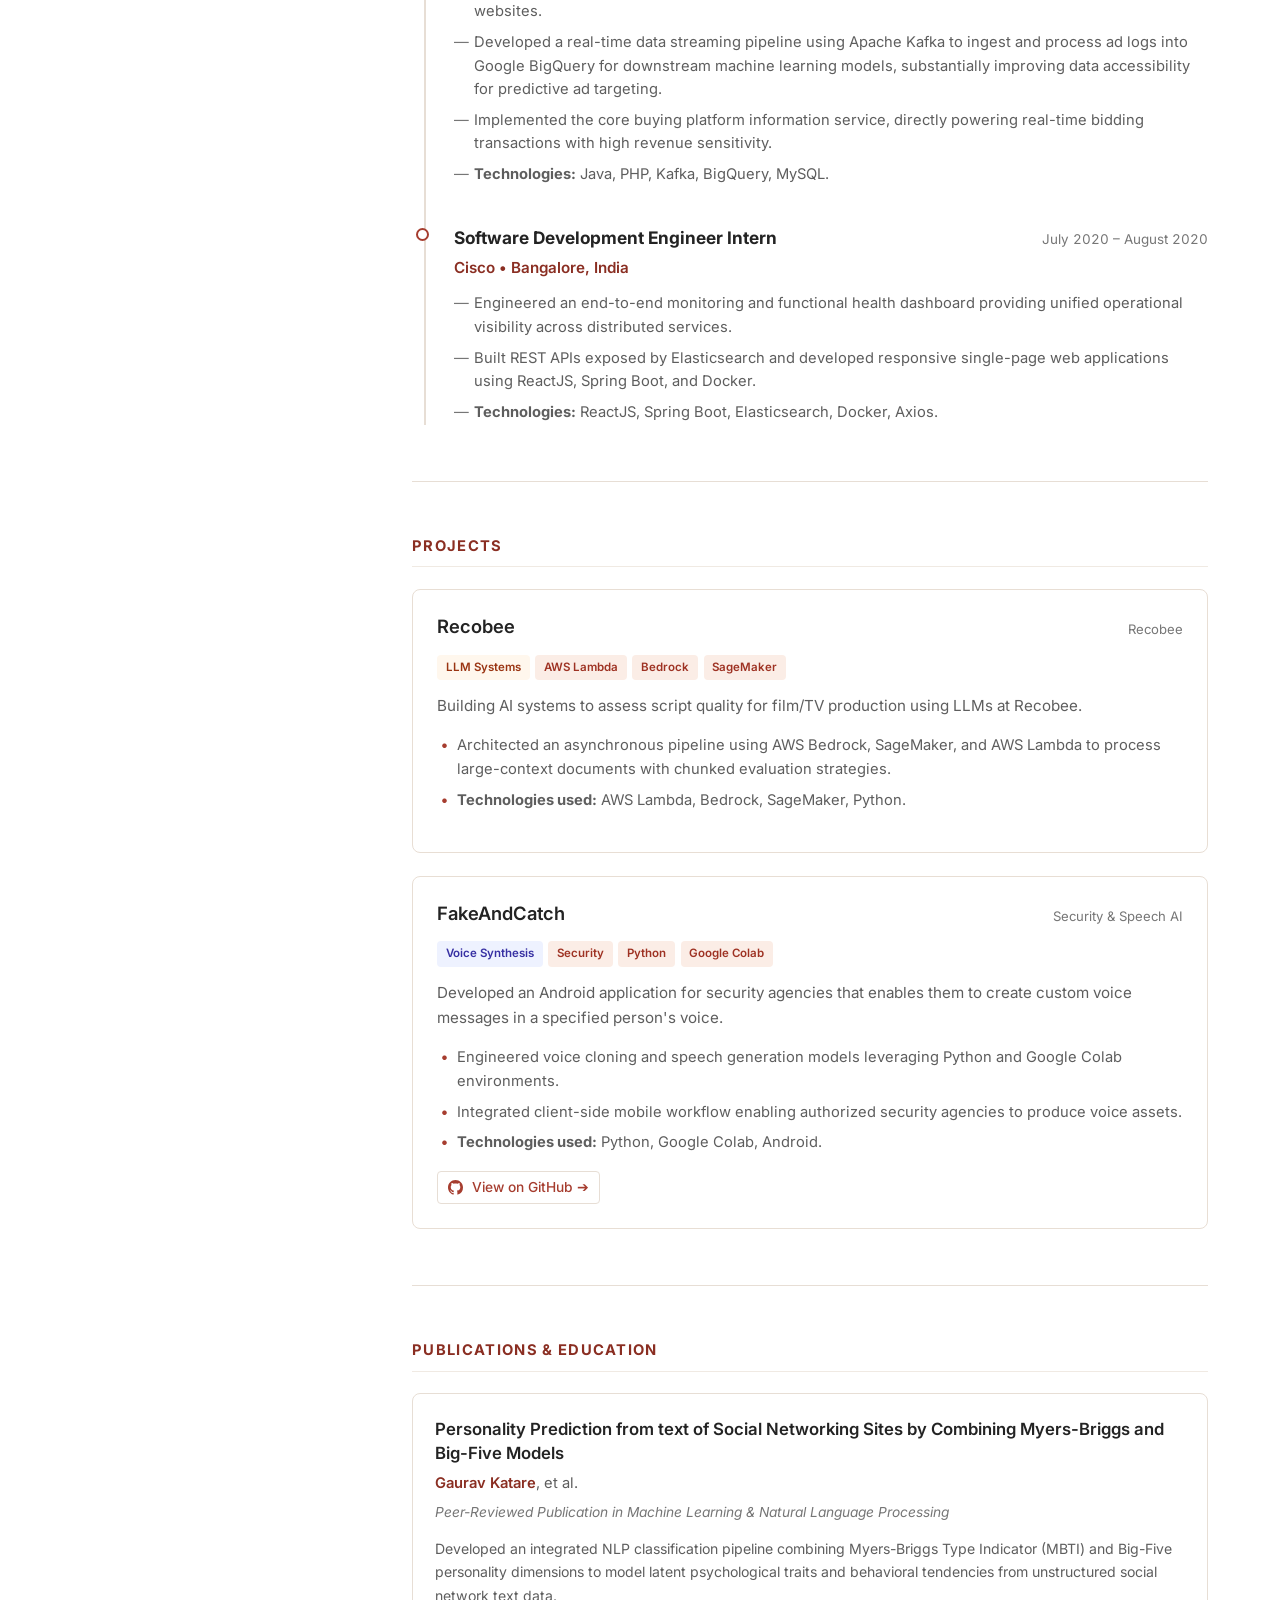
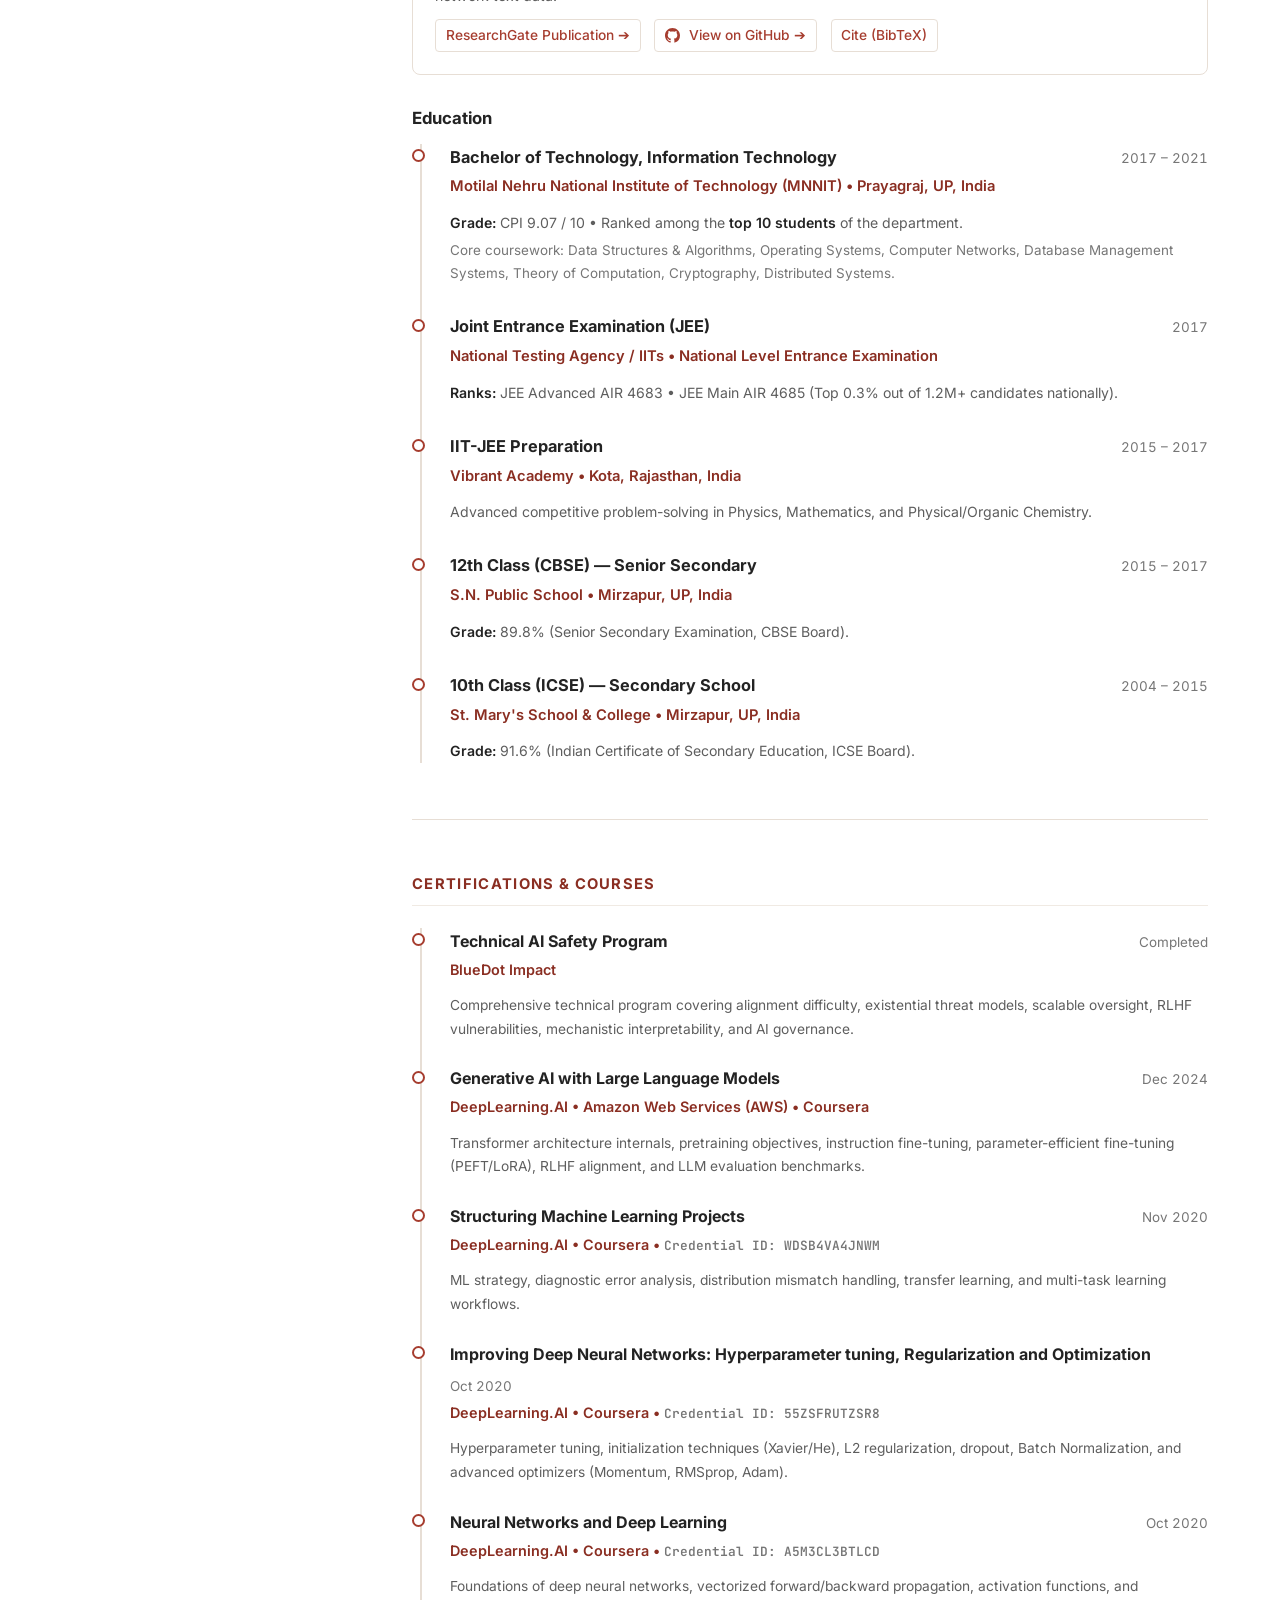
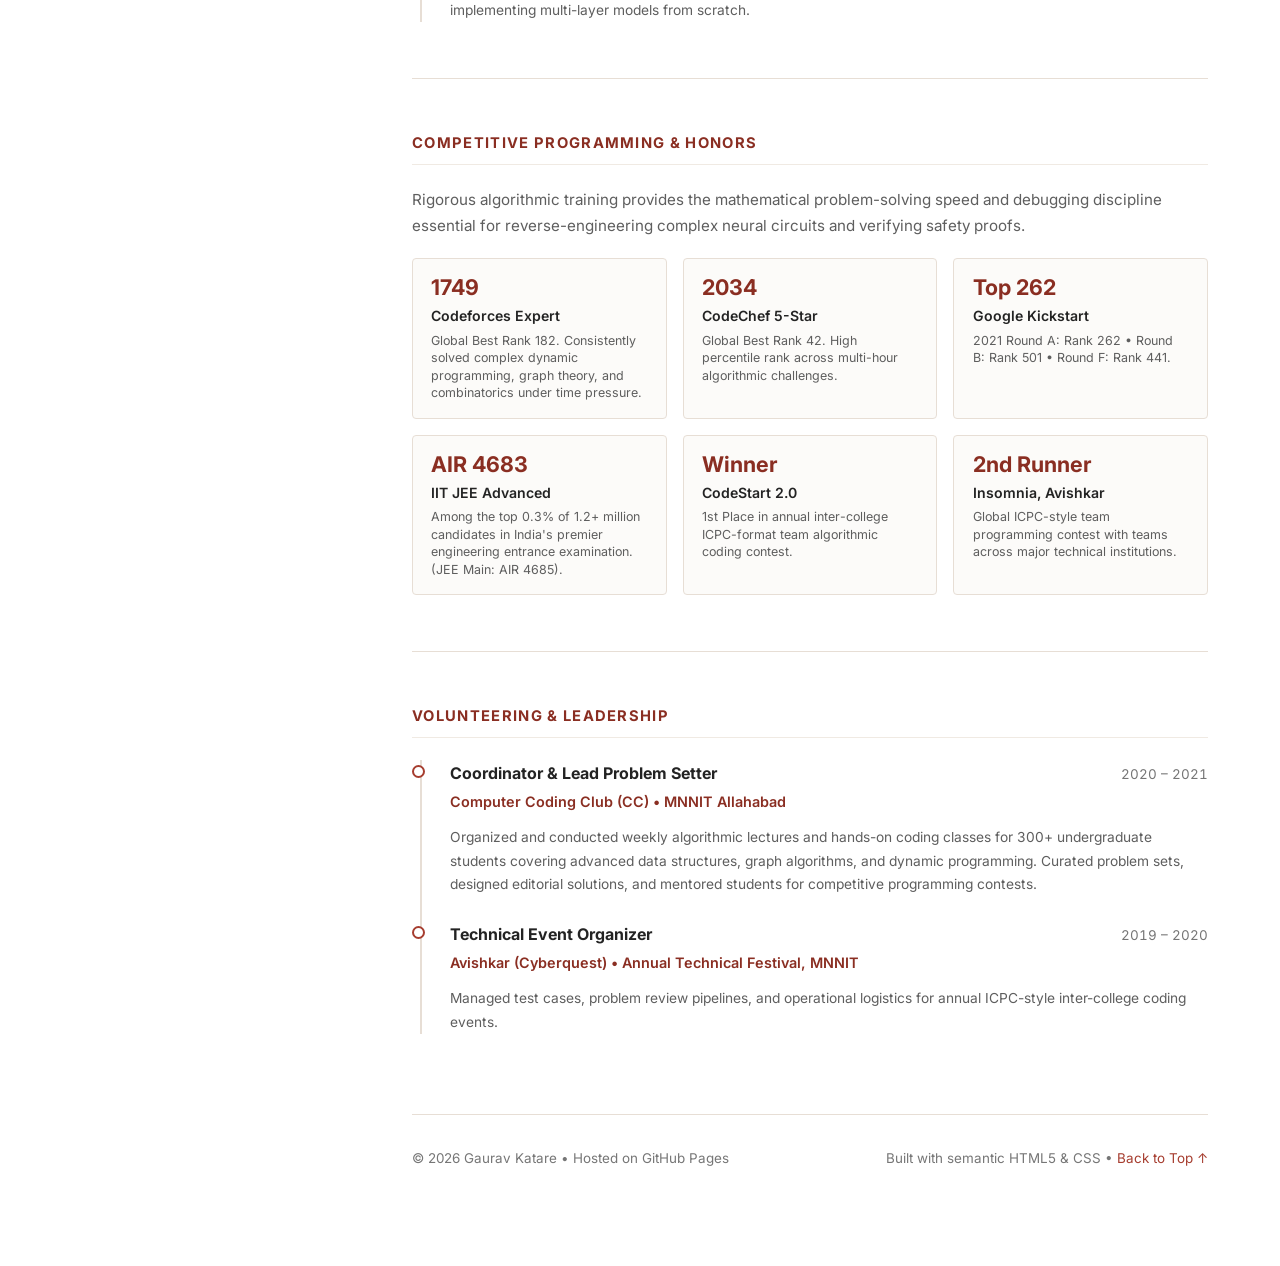
==== commit bfaa6d9a: "Add connecting statement to About Me section" ====
--- a/index.html
+++ b/index.html
@@ -114,6 +114,10 @@
             <h4>Mechanistic Analysis &amp; Systems Resilience</h4>
             I view alignment through a combined lens of mechanistic analysis and systems resilience: as AI systems gain tool access and agency, preventing failure modes like deceptive scheming or sandbox escapes requires both looking inside the weights (circuit-level interpretability) and hardening the environment outside them (runtime isolation and secure execution).
           </div>
+
+          <p class="body-text">
+            Love to connect with people on the same boat.
+          </p>
         </section>
 
         <hr>
